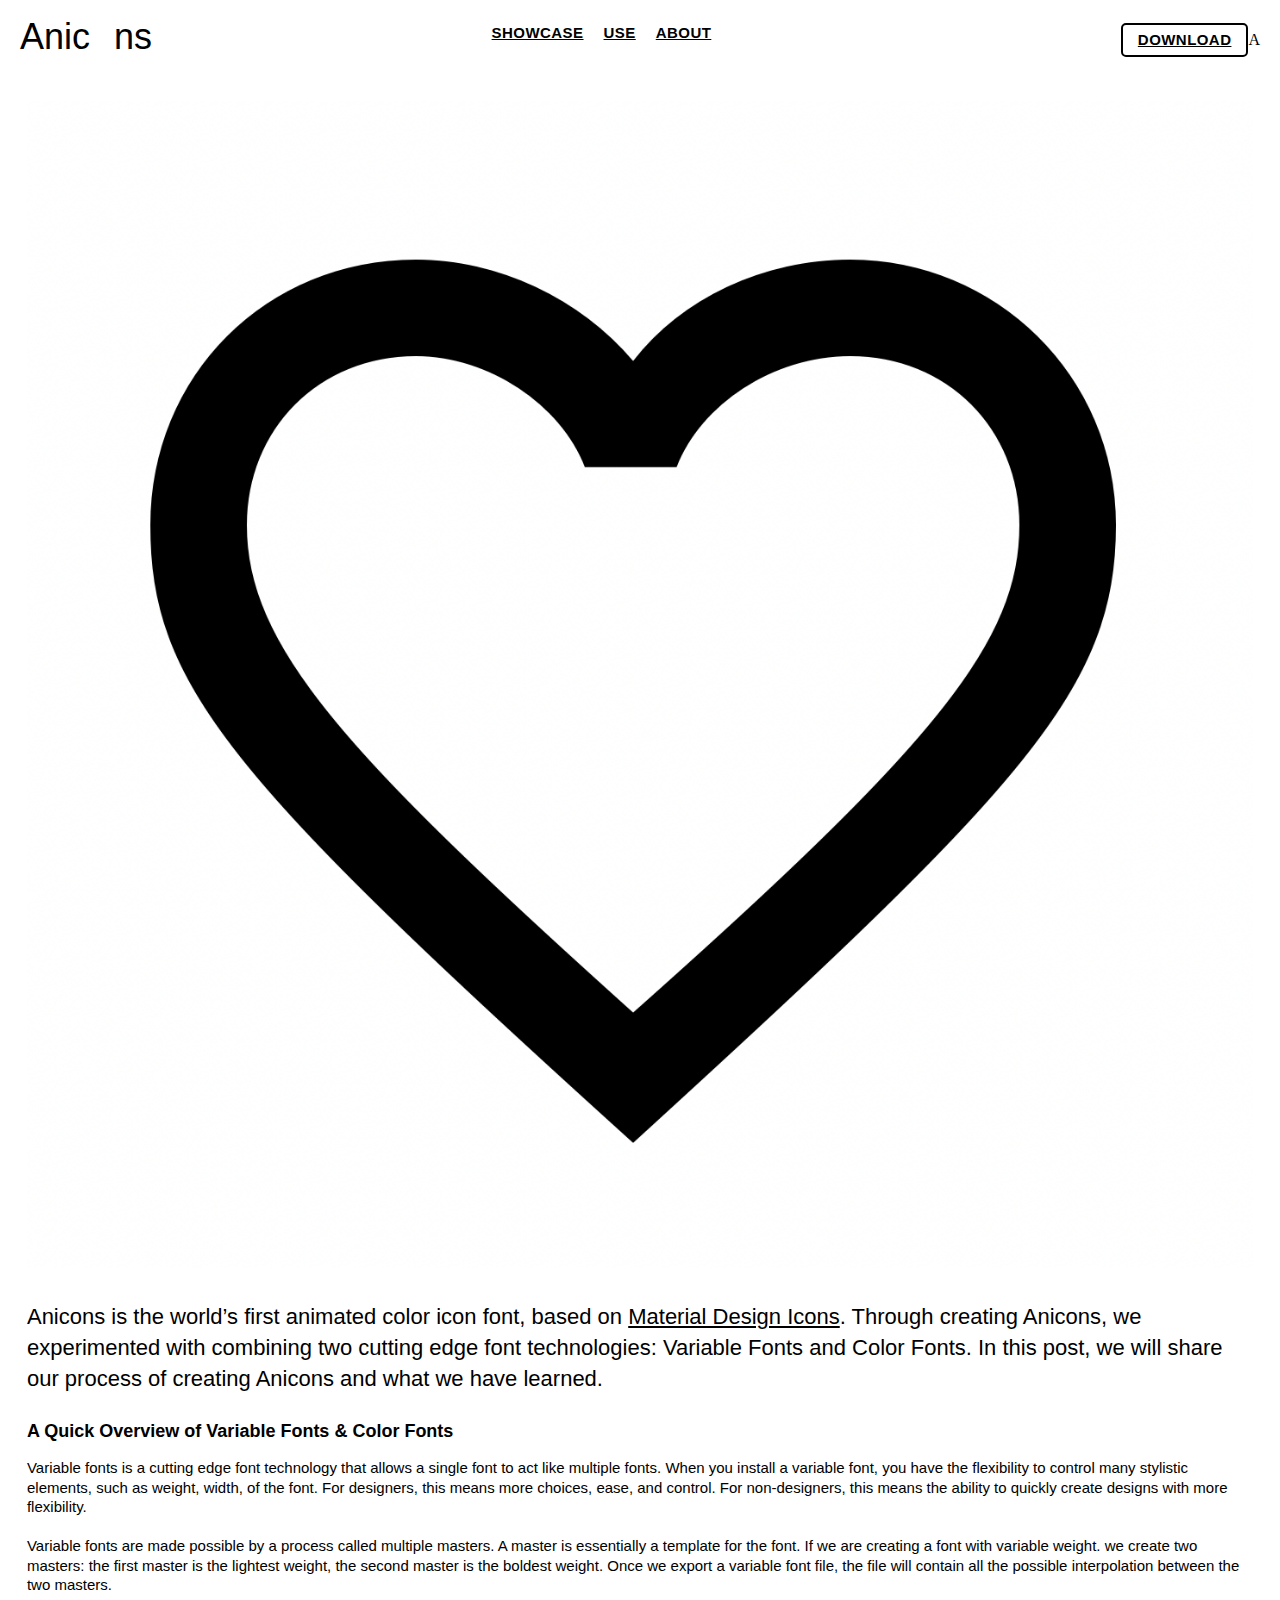
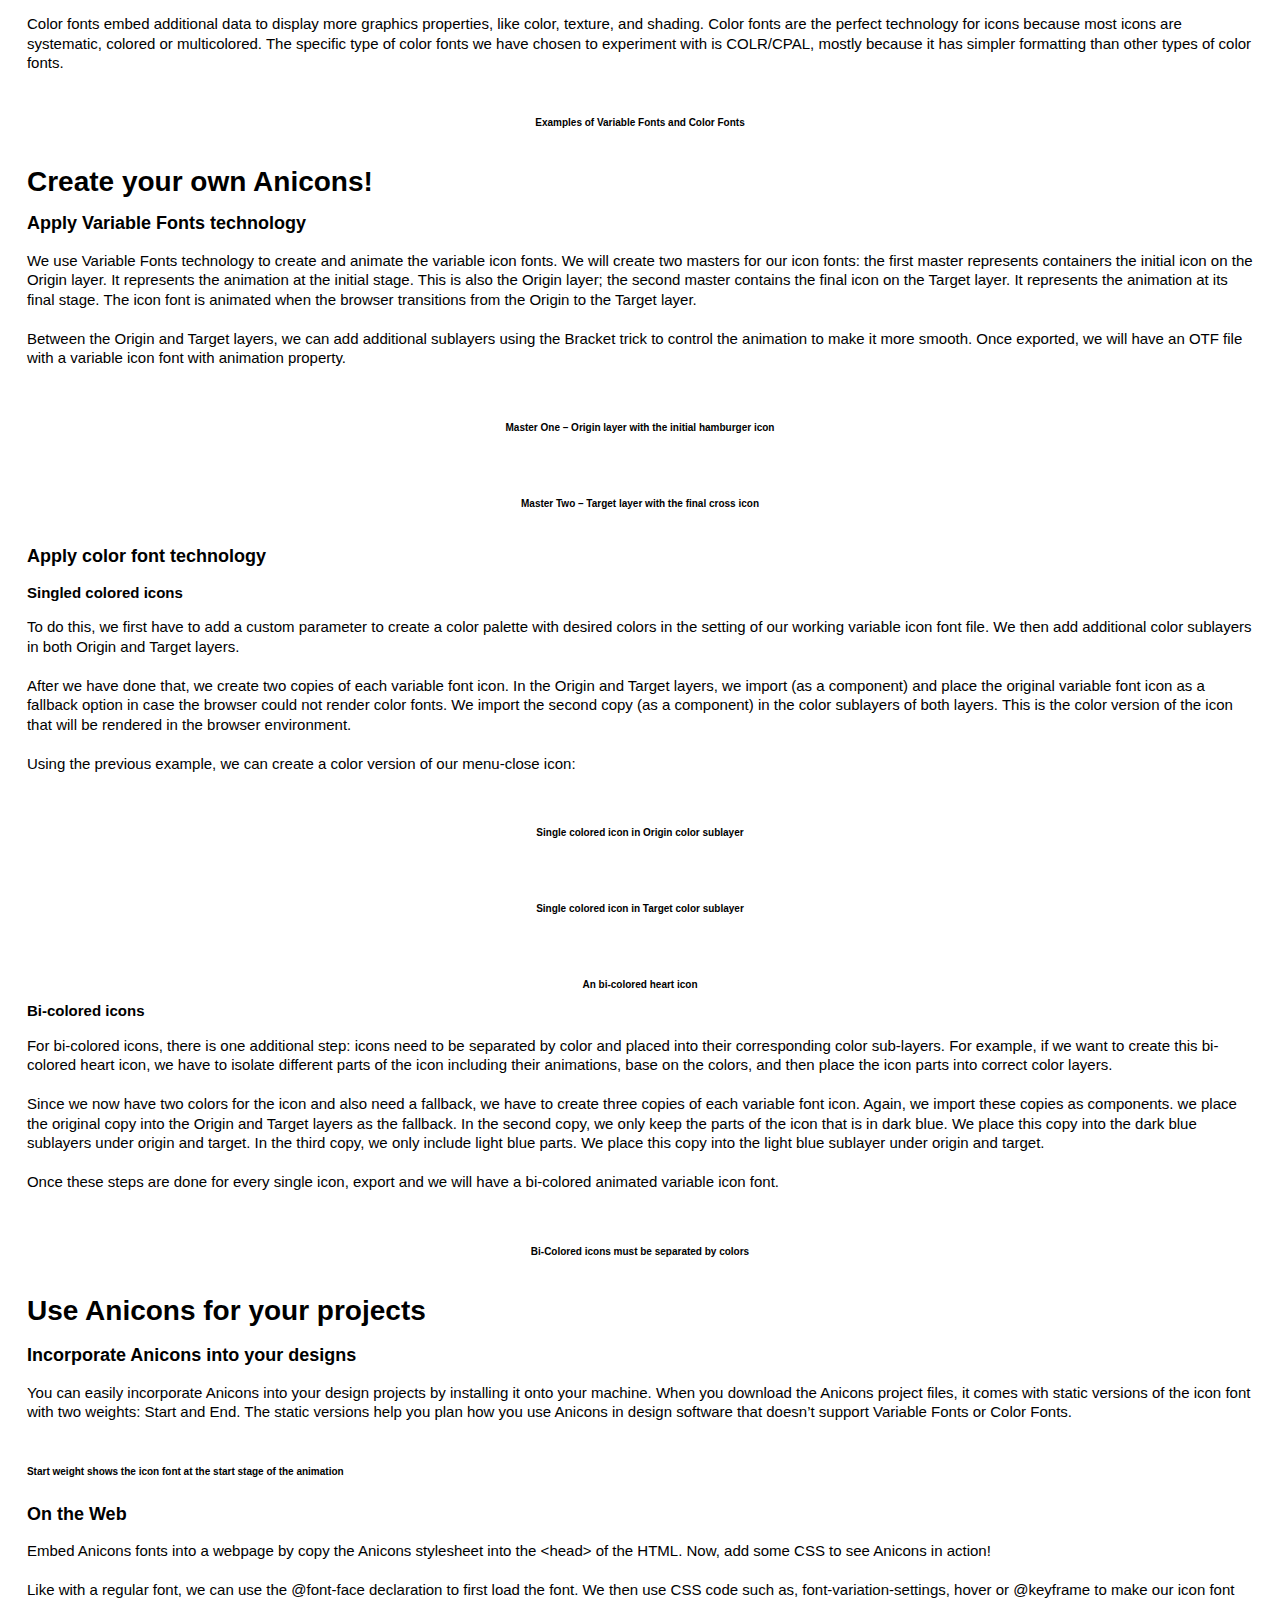
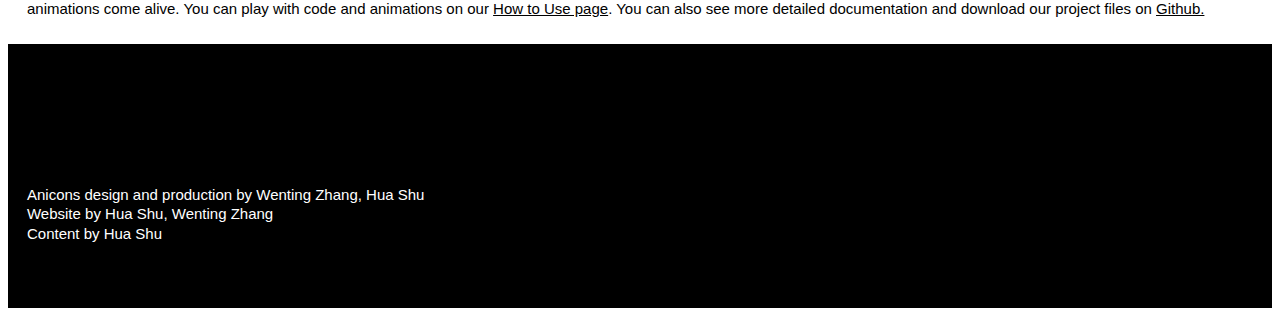
==== about.html @ 9fcd3287 "address feedback" ====
<!DOCTYPE html>
<!--  This site was created in Webflow. http://www.webflow.com  -->
<!--  Last Published: Mon Feb 03 2020 07:01:09 GMT+0000 (Coordinated Universal Time)  -->
<html data-wf-page="5e141f69775c49d0701b3b41" data-wf-site="5df6b1096a31d57b5c419bb1">
<head>
  <meta charset="utf-8">
  <title>Anicons: About the Project</title>
  <meta content="Anicons: About the Project" property="og:title">
  <meta content="width=device-width, initial-scale=1" name="viewport">
  <meta content="Webflow" name="generator">
  <link href="css/normalize.css" rel="stylesheet" type="text/css">
  <link href="css/webflow.css" rel="stylesheet" type="text/css">
  <link href="css/anicons.webflow.css" rel="stylesheet" type="text/css">
  <!-- [if lt IE 9]><script src="https://cdnjs.cloudflare.com/ajax/libs/html5shiv/3.7.3/html5shiv.min.js" type="text/javascript"></script><![endif] -->
  <script type="text/javascript">!function(o,c){var n=c.documentElement,t=" w-mod-";n.className+=t+"js",("ontouchstart"in o||o.DocumentTouch&&c instanceof DocumentTouch)&&(n.className+=t+"touch")}(window,document);</script>
  <link href="images/favicon.png" rel="shortcut icon" type="image/x-icon">
  <link href="images/webclip.png" rel="apple-touch-icon">
  <link href="https://fonts.googleapis.com/css?family=Playfair+Display:900i&display=swap" rel="stylesheet">
  <!--  embed CSS from Codepen: Varicons Microsite  -->
  <link rel="stylesheet" href="https://codepen.io/wendyz/pen/OJLQEKy.css">
</head>
<body>
  <div data-collapse="medium" data-animation="default" data-duration="400" class="navbar header fixed-header header-with-background w-nav">
    <a href="index.html" class="anicons-logo w-inline-block">
      <div><span class="letter">A</span><span class="letter">n</span><span class="letter">i</span><span class="letter">c</span><span class="letter anicons"> </span><span class="letter">n</span><span class="letter">s</span></div>
    </a>
    <nav role="navigation" class="nav-menu w-clearfix w-nav-menu"><a href="index.html" class="nav-link w-nav-link">Showcase</a><a href="use.html" class="nav-link w-nav-link">Use</a><a href="about.html" class="nav-link w-nav-link w--current">About</a><a href="https://github.com/Typogram/Varicons/releases/download/1.0/Anicons.zip" class="nav-button w-nav-link">Download</a></nav>
    <div class="menu-button w-nav-button">
      <div class="menu-icon">A</div>
    </div>
  </div>
  <div class="container-3 w-container">
    <div class="_4-8-col w-row">
      <div class="column-7 w-col w-col-4"><img src="images/about2.png" width="171" srcset="images/about2.png 500w, images/about2.png 800w, images/about2.png 1080w, images/about2.png 1422w" sizes="(max-width: 767px) 96vw, 29vw" alt="" class="image"></div>
      <div class="column-7 w-col w-col-8">
        <p class="content emphasized-text">Anicons is the world’s first animated color icon font, based on <a target="_blank" href="https://material.io/resources/icons/?style=baseline">Material Design Icons</a>. Through creating Anicons, we experimented with combining two cutting edge font technologies: Variable Fonts and Color Fonts. In this post, we will share our process of creating Anicons and what we have learned.<br></p>
      </div>
    </div>
    <div class="_8-4-col w-row">
      <div class="column-7 w-col w-col-8">
        <h1 class="section-header">A Quick Overview of Variable Fonts &amp; Color Fonts</h1>
        <p class="content">Variable fonts is a cutting edge font technology that allows a single font to act like multiple fonts. When you install a variable font, you have the flexibility to control many stylistic elements, such as weight, width, of the font. For designers, this means more choices, ease, and control. For non-designers, this means the ability to quickly create designs with more flexibility.<br>‍<br>Variable fonts are made possible by a process called multiple masters. A master is essentially a template for the font. If we are creating a font with variable weight. we create two masters: the first master is the lightest weight, the second master is the boldest weight. Once we export a variable font file, the file will contain all the possible interpolation between the two masters. <br><br>Color fonts embed additional data to display more graphics properties, like color, texture, and shading. Color fonts are the perfect technology for icons because most icons are systematic, colored or multicolored. The specific type of color fonts we have chosen to experiment with is COLR/CPAL, mostly because it has simpler formatting than other types of color fonts.<br></p>
      </div>
      <div class="column-6 w-col w-col-4"><img src="https://uploads-ssl.webflow.com/5e13683948d7ea84d0eb3f6d/5e15714b274eec4c4cb8eda9_Artboard%203.png" width="328" alt="" class="image">
        <div class="caption centered">Examples of Variable Fonts and Color Fonts</div>
      </div>
    </div>
    <div class="_8-4-col w-row">
      <div class="column-7 w-col w-col-8">
        <h1 class="article-subhead">Create your own Anicons!</h1>
        <h1 class="section-header">Apply Variable Fonts technology</h1>
        <p class="content">We use Variable Fonts technology to create and animate the variable icon fonts. We will create two masters for our icon fonts: the first master represents containers the initial icon on the Origin layer. It represents the animation at the initial stage. This is also the Origin layer; the second master contains the final icon on the Target layer. It represents the animation at its final stage. The icon font is animated when the browser transitions from the Origin to the Target layer.<br><br>Between the Origin and Target layers, we can add additional sublayers using the Bracket trick to control the animation to make it more smooth. Once exported, we will have an OTF file with a variable icon font with animation property.<br></p>
      </div>
      <div class="w-col w-col-4"></div>
    </div>
    <div class="article-image-container"><img src="images/ContentPage-1.png" width="860" srcset="images/ContentPage-1-p-500.png 500w, images/ContentPage-1-p-800.png 800w, images/ContentPage-1-p-1080.png 1080w, images/ContentPage-1-p-1600.png 1600w, images/ContentPage-1-p-2000.png 2000w, images/ContentPage-1-p-2600.png 2600w, images/ContentPage-1-p-3200.png 3200w, images/ContentPage-1.png 6660w" sizes="(max-width: 767px) 96vw, 92vw" alt="" class="image">
      <div class="caption centered">Master One – Origin layer with the initial hamburger icon</div>
    </div>
    <div class="article-image-container"><img src="images/ContentPage-2.png" width="860" srcset="images/ContentPage-2-p-500.png 500w, images/ContentPage-2-p-800.png 800w, images/ContentPage-2-p-1080.png 1080w, images/ContentPage-2-p-1600.png 1600w, images/ContentPage-2-p-2000.png 2000w, images/ContentPage-2-p-2600.png 2600w, images/ContentPage-2-p-3200.png 3200w, images/ContentPage-2.png 6660w" sizes="(max-width: 767px) 96vw, 92vw" alt="" class="image">
      <div class="caption centered">Master Two – Target layer with the final cross icon</div>
    </div>
    <div class="_8-4-col w-row">
      <div class="column-7 w-col w-col-8">
        <h2 class="section-header">Apply color font technology</h2>
        <h3 class="section-subhead">Singled colored icons</h3>
        <p class="content">To do this, we first have to add a custom parameter to create a color palette with desired colors in the setting of our working variable icon font file. We then add additional color sublayers in both Origin and Target layers.<br>‍<br>After we have done that, we create two copies of each variable font icon. In the Origin and Target layers, we import (as a component) and place the original variable font icon as a fallback option in case the browser could not render color fonts. We import the second copy (as a component) in the color sublayers of both layers. This is the color version of the icon that will be rendered in the browser environment.<br>‍<br>Using the previous example, we can create a color version of our menu-close icon:<br></p>
      </div>
      <div class="w-col w-col-4"></div>
    </div>
    <div class="article-image-container"><img src="images/ContentPage-3.png" width="860" srcset="images/ContentPage-3-p-500.png 500w, images/ContentPage-3-p-800.png 800w, images/ContentPage-3-p-1080.png 1080w, images/ContentPage-3-p-1600.png 1600w, images/ContentPage-3-p-2000.png 2000w, images/ContentPage-3-p-2600.png 2600w, images/ContentPage-3-p-3200.png 3200w, images/ContentPage-3.png 6660w" sizes="(max-width: 767px) 96vw, 92vw" alt="" class="image">
      <div class="caption">Single colored icon in Origin color sublayer</div>
    </div>
    <div class="article-image-container"><img src="images/ContentPage-4.png" width="860" srcset="images/ContentPage-4-p-500.png 500w, images/ContentPage-4-p-800.png 800w, images/ContentPage-4-p-1080.png 1080w, images/ContentPage-4-p-1600.png 1600w, images/ContentPage-4-p-2000.png 2000w, images/ContentPage-4-p-2600.png 2600w, images/ContentPage-4-p-3200.png 3200w, images/ContentPage-4.png 6660w" sizes="(max-width: 767px) 96vw, 92vw" alt="" class="image">
      <div class="caption centered">Single colored icon in Target color sublayer</div>
    </div>
    <div class="_4-8-col w-row">
      <div class="column-9 w-col w-col-4"><img src="https://uploads-ssl.webflow.com/5e13683948d7ea84d0eb3f6d/5e16cda7aa1adb1de8aa8ee8_BiColorHeart.png" width="458" alt="" class="image">
        <div class="caption centered">An bi-colored heart icon</div>
      </div>
      <div class="column-7 w-col w-col-8">
        <h1 class="section-subhead">Bi-colored icons</h1>
        <p class="content">For bi-colored icons, there is one additional step: icons need to be separated by color and placed into their corresponding color sub-layers. For example, if we want to create this bi-colored heart icon, we have to isolate different parts of the icon including their animations, base on the colors, and then place the icon parts into correct color layers.<br>‍<br>Since we now have two colors for the icon and also need a fallback, we have to create three copies of each variable font icon. Again, we import these copies as components. we place the original copy into the Origin and Target layers as the fallback. In the second copy, we only keep the parts of the icon that is in dark blue. We place this copy into the dark blue sublayers under origin and target. In the third copy, we only include light blue parts. We place this copy into the light blue sublayer under origin and target.<br><br>Once these steps are done for every single icon, export and we will have a bi-colored animated variable icon font.<br></p>
      </div>
    </div>
    <div class="article-image-container"><img src="images/ContentPage-5.png" width="860" srcset="images/ContentPage-5-p-500.png 500w, images/ContentPage-5-p-800.png 800w, images/ContentPage-5-p-1080.png 1080w, images/ContentPage-5-p-1600.png 1600w, images/ContentPage-5-p-2000.png 2000w, images/ContentPage-5-p-2600.png 2600w, images/ContentPage-5-p-3200.png 3200w, images/ContentPage-5.png 6660w" sizes="(max-width: 767px) 96vw, 92vw" alt="" class="image">
      <div class="caption centered">Bi-Colored icons must be separated by colors</div>
    </div>
    <div class="_8-4-col w-row">
      <div class="column-7 w-col w-col-8">
        <h1 class="article-subhead">Use Anicons for your projects</h1>
        <h2 class="section-header">Incorporate Anicons into your designs</h2>
        <p class="content">You can easily incorporate Anicons into your design projects by installing it onto your machine. When you download the Anicons project files, it comes with static versions of the icon font with two weights: Start and End. The static versions help you plan how you use Anicons in design software that doesn’t support Variable Fonts or Color Fonts.<br></p><img src="https://uploads-ssl.webflow.com/5e13683948d7ea84d0eb3f6d/5e162eb5496c0181143157b3_AniconStatStart.png" width="390" alt="">
        <div class="caption caption-left">Start weight shows the icon font at the start stage of the animation</div>
        <h2 class="section-header">On the Web</h2>
        <p class="content">Embed Anicons fonts into a webpage by copy the Anicons stylesheet into the &lt;head&gt; of the HTML. Now, add some CSS to see Anicons in action!<br>‍<br>Like with a regular font, we can use the @font-face declaration to first load the font. We then use CSS code such as, font-variation-settings, hover or @keyframe to make our icon font animations come alive. You can play with code and animations on our <a href="use.html">How to Use page</a>. You can also see more detailed documentation and download our project files on <a href="https://github.com/Typogram/Varicons#" target="_blank">Github.</a><br></p>
      </div>
      <div class="w-col w-col-4"></div>
    </div>
  </div>
  <footer class="footer">
    <div class="container-3 w-container">
      <div class="footer-menu">
        <p class="content white-content">Anicons design and production by Wenting Zhang, Hua Shu<br>Website by Hua Shu, Wenting Zhang<br>Content by Hua Shu<br></p><a href="http://fonts.google.com" class="logo-link w-inline-block"><img src="images/made_by_google_fonts_white.svg" alt=""></a></div>
    </div>
  </footer>
  <script src="https://d3e54v103j8qbb.cloudfront.net/js/jquery-3.4.1.min.220afd743d.js" type="text/javascript" integrity="sha256-CSXorXvZcTkaix6Yvo6HppcZGetbYMGWSFlBw8HfCJo=" crossorigin="anonymous"></script>
  <script src="js/webflow.js" type="text/javascript"></script>
  <!-- [if lte IE 9]><script src="https://cdnjs.cloudflare.com/ajax/libs/placeholders/3.0.2/placeholders.min.js"></script><![endif] -->
  <script src="https://cdn.jsdelivr.net/npm/vue/dist/vue.js"></script>
  <!--  embed JS from Codepen: About  -->
  <script src="https://codepen.io/wendyz/pen/qBEwBxo.js"></script>
</body>
</html>
---- css/anicons.webflow.css ----
.w-layout-grid {
  display: -ms-grid;
  display: grid;
  grid-auto-columns: 1fr;
  -ms-grid-columns: 1fr 1fr;
  grid-template-columns: 1fr 1fr;
  -ms-grid-rows: auto auto;
  grid-template-rows: auto auto;
  grid-row-gap: 16px;
  grid-column-gap: 16px;
}

a {
  color: #000;
  text-decoration: underline;
}

.showcase-icon-font {
  position: relative;
  border-radius: 0px;
}

.icon-font-large {
  position: static;
  left: 0%;
  right: 0px;
  bottom: 0px;
  display: block;
  width: 45vw;
  height: 45vw;
  margin-left: 0%;
  padding-left: 0%;
  -webkit-box-orient: vertical;
  -webkit-box-direction: normal;
  -webkit-flex-direction: column;
  -ms-flex-direction: column;
  flex-direction: column;
  -webkit-box-pack: center;
  -webkit-justify-content: center;
  -ms-flex-pack: center;
  justify-content: center;
  -webkit-box-align: center;
  -webkit-align-items: center;
  -ms-flex-align: center;
  align-items: center;
  border: 0px solid #fff;
  font-family: Anicons, sans-serif;
  color: #fff;
  font-size: 22vw;
  line-height: 45vw;
  font-weight: 400;
  text-align: center;
  text-decoration: none;
}

.container {
  position: static;
  display: block;
  overflow: hidden;
  height: 100%;
  -webkit-box-pack: center;
  -webkit-justify-content: center;
  -ms-flex-pack: center;
  justify-content: center;
  -webkit-box-align: center;
  -webkit-align-items: center;
  -ms-flex-align: center;
  align-items: center;
  border-style: none;
  border-width: 1px;
  border-color: #000;
  background-color: transparent;
  color: #fff;
}

.utility-page-wrap {
  display: -webkit-box;
  display: -webkit-flex;
  display: -ms-flexbox;
  display: flex;
  width: 100vw;
  height: 100vh;
  max-height: 100%;
  max-width: 100%;
  -webkit-box-pack: center;
  -webkit-justify-content: center;
  -ms-flex-pack: center;
  justify-content: center;
  -webkit-box-align: center;
  -webkit-align-items: center;
  -ms-flex-align: center;
  align-items: center;
}

.utility-page-content {
  display: -webkit-box;
  display: -webkit-flex;
  display: -ms-flexbox;
  display: flex;
  width: 260px;
  -webkit-box-orient: vertical;
  -webkit-box-direction: normal;
  -webkit-flex-direction: column;
  -ms-flex-direction: column;
  flex-direction: column;
  text-align: center;
}

.utility-page-form {
  display: -webkit-box;
  display: -webkit-flex;
  display: -ms-flexbox;
  display: flex;
  -webkit-box-orient: vertical;
  -webkit-box-direction: normal;
  -webkit-flex-direction: column;
  -ms-flex-direction: column;
  flex-direction: column;
  -webkit-box-align: stretch;
  -webkit-align-items: stretch;
  -ms-flex-align: stretch;
  align-items: stretch;
}

.preview-box {
  position: static;
  left: 50%;
  display: -webkit-box;
  display: -webkit-flex;
  display: -ms-flexbox;
  display: flex;
  height: 100%;
  -webkit-box-pack: center;
  -webkit-justify-content: center;
  -ms-flex-pack: center;
  justify-content: center;
  -webkit-box-align: center;
  -webkit-align-items: center;
  -ms-flex-align: center;
  align-items: center;
  line-height: 14;
  text-align: center;
}

.grid-wrapper {
  display: -webkit-box;
  display: -webkit-flex;
  display: -ms-flexbox;
  display: flex;
  overflow: hidden;
  width: 100%;
  height: 100vh;
  -webkit-box-pack: center;
  -webkit-justify-content: center;
  -ms-flex-pack: center;
  justify-content: center;
  -webkit-flex-wrap: nowrap;
  -ms-flex-wrap: nowrap;
  flex-wrap: nowrap;
  -webkit-box-align: center;
  -webkit-align-items: center;
  -ms-flex-align: center;
  align-items: center;
}

.card {
  position: relative;
  left: auto;
  z-index: 2;
  display: inline-block;
  width: 20vw;
  height: 100vh;
  margin-top: 0%;
  margin-left: 0%;
  -webkit-box-flex: 0;
  -webkit-flex: 0 0 auto;
  -ms-flex: 0 0 auto;
  flex: 0 0 auto;
  border-style: solid dashed solid solid;
  border-width: 0px 1px 0px 0px;
  border-color: #fff;
  background-color: transparent;
  line-height: 14px;
}

.card.half-width-card {
  overflow: hidden;
  width: 10vw;
  height: 100vh;
  border-style: dashed dashed solid solid;
  border-width: 0px 1px 0px 0px;
  border-color: #fff;
  background-color: transparent;
  -webkit-transition: width 250ms ease-in-out;
  transition: width 250ms ease-in-out;
}

.card.half-width-card:hover {
  width: 20vw;
}

.card-icon {
  position: absolute;
  display: inline-block;
  width: 20vw;
  height: 100vh;
  padding-top: 30vh;
  font-family: Anicons, sans-serif;
  font-size: 20vw;
  line-height: 20vw;
  text-align: center;
}

.card-wrapper {
  position: absolute;
  left: 0px;
  display: -webkit-box;
  display: -webkit-flex;
  display: -ms-flexbox;
  display: flex;
  width: 100vw;
  height: 100vh;
  margin-top: 76px;
  padding-left: 0%;
  -webkit-box-pack: center;
  -webkit-justify-content: center;
  -ms-flex-pack: center;
  justify-content: center;
  -webkit-box-align: center;
  -webkit-align-items: center;
  -ms-flex-align: center;
  align-items: center;
  border-top: 1px dashed #fff;
  background-image: none;
}

.card-index {
  position: absolute;
  left: 0%;
  top: auto;
  right: 0%;
  bottom: 0%;
  width: 100%;
  height: 25vh;
  margin-top: 0px;
  padding: 5px 0px;
  font-family: 'Recursive sans linear', sans-serif;
  font-size: 14px;
  line-height: 20px;
  font-weight: 900;
  text-align: center;
  -o-object-fit: fill;
  object-fit: fill;
}

.icon-end.icon-start {
  font-family: Anicons, sans-serif;
}

.icon-line {
  width: 80px;
  height: 1px;
  background-color: #000;
}

.icon-cards {
  display: -webkit-box;
  display: -webkit-flex;
  display: -ms-flexbox;
  display: flex;
  margin-bottom: 60px;
  -webkit-box-pack: start;
  -webkit-justify-content: flex-start;
  -ms-flex-pack: start;
  justify-content: flex-start;
  -webkit-flex-wrap: wrap;
  -ms-flex-wrap: wrap;
  flex-wrap: wrap;
  grid-auto-columns: 1fr;
  grid-column-gap: 16px;
  grid-row-gap: 16px;
  -ms-grid-columns: 1fr 1fr 1fr 1fr 1fr 1fr 1fr 1fr 1fr 1fr;
  grid-template-columns: 1fr 1fr 1fr 1fr 1fr 1fr 1fr 1fr 1fr 1fr;
  -ms-grid-rows: auto auto;
  grid-template-rows: auto auto;
}

.icon-info {
  display: -webkit-box;
  display: -webkit-flex;
  display: -ms-flexbox;
  display: flex;
  -webkit-box-pack: justify;
  -webkit-justify-content: space-between;
  -ms-flex-pack: justify;
  justify-content: space-between;
  -webkit-box-align: center;
  -webkit-align-items: center;
  -ms-flex-align: center;
  align-items: center;
  grid-auto-columns: 1fr;
  grid-column-gap: 0px;
  grid-row-gap: 0px;
  -ms-grid-columns: minmax(0px, 1fr) minmax(0px, 1fr) minmax(0px, 1fr);
  grid-template-columns: minmax(0px, 1fr) minmax(0px, 1fr) minmax(0px, 1fr);
  -ms-grid-rows: auto;
  grid-template-rows: auto;
}

.icon-start {
  display: -webkit-box;
  display: -webkit-flex;
  display: -ms-flexbox;
  display: flex;
  width: 40px;
  height: 40px;
  -webkit-box-pack: center;
  -webkit-justify-content: center;
  -ms-flex-pack: center;
  justify-content: center;
  -webkit-box-align: center;
  -webkit-align-items: center;
  -ms-flex-align: center;
  align-items: center;
  font-family: Anicons, sans-serif;
  color: #000;
  font-size: 20px;
  font-weight: 400;
}

.icon-start.color-icon-preview {
  font-family: 'Anicons Color', sans-serif;
}

.icon-start.color-icon-preview.icon-end {
  font-family: 'Anicons Color', sans-serif;
}

.character-label {
  font-family: 'Recursive sans linear', sans-serif;
  color: #000;
  font-size: 16px;
  line-height: 1.3em;
  font-weight: 700;
  letter-spacing: 0.08em;
  text-transform: uppercase;
}

.section {
  -webkit-transition: all 300ms ease;
  transition: all 300ms ease;
  font-family: 'Recursive sans linear', sans-serif;
}

.character-info {
  display: -webkit-box;
  display: -webkit-flex;
  display: -ms-flexbox;
  display: flex;
  padding: 10px 14px 10px 10px;
  -webkit-box-pack: justify;
  -webkit-justify-content: space-between;
  -ms-flex-pack: justify;
  justify-content: space-between;
  -webkit-box-align: baseline;
  -webkit-align-items: baseline;
  -ms-flex-align: baseline;
  align-items: baseline;
}

.icon-preview {
  display: -webkit-box;
  display: -webkit-flex;
  display: -ms-flexbox;
  display: flex;
  width: 160px;
  height: 160px;
  -webkit-box-pack: center;
  -webkit-justify-content: center;
  -ms-flex-pack: center;
  justify-content: center;
  -webkit-box-align: center;
  -webkit-align-items: center;
  -ms-flex-align: center;
  align-items: center;
  font-family: Anicons, sans-serif;
  color: #000;
  font-size: 80px;
}

.icon-preview.color-icon-preview {
  font-family: 'Anicons Color', sans-serif;
}

.character-name {
  font-family: 'Recursive sans linear', sans-serif;
  font-size: 24px;
  line-height: 1.3em;
  font-weight: 500;
}

.icon-card {
  width: 160px;
  margin: 15px;
  border-radius: 8px;
  background-color: #fff;
  box-shadow: none;
  -webkit-transition: box-shadow 200ms ease;
  transition: box-shadow 200ms ease;
}

.use-container {
  max-width: 1140px;
  margin-right: auto;
  margin-left: auto;
}

.use-container.use-container-margin-top {
  margin-top: 110px;
}

.anicons-logo {
  position: relative;
  top: -4px;
  display: inline-block;
  font-family: 'Playfair Display', sans-serif;
  color: #000;
  font-size: 36px;
  line-height: 36px;
  font-weight: 900;
  text-decoration: none;
}

.letter {
  position: relative;
  display: inline-block;
  font-family: 'Playfair Display', sans-serif;
  line-height: 36px;
  font-weight: 400;
}

.letter.v {
  margin-right: -5px;
}

.letter.anicons {
  display: inline-block;
  width: 25px;
  height: 25px;
  margin-right: -1px;
  font-family: Anicons, sans-serif;
  font-size: 25px;
  line-height: 25px;
  font-weight: 400;
}

.navbar {
  display: -webkit-box;
  display: -webkit-flex;
  display: -ms-flexbox;
  display: flex;
  background-color: #fff;
}

.header {
  margin-bottom: 60px;
  padding: 20px;
  -webkit-box-align: center;
  -webkit-align-items: center;
  -ms-flex-align: center;
  align-items: center;
  background-color: transparent;
}

.header.fixed-header {
  position: fixed;
  left: 0%;
  top: 0%;
  right: 0%;
  bottom: auto;
}

.header.fixed-header.header-with-background {
  background-color: #fff;
}

.nav-link {
  padding: 7px 10px;
  font-family: 'Recursive sans linear', sans-serif;
  color: #000;
  font-size: 15px;
  line-height: 20px;
  font-weight: 800;
  letter-spacing: 0.03em;
  text-transform: uppercase;
}

.nav-link.w--current {
  color: #000;
}

.nav-button {
  margin-left: 70px;
  padding: 5px 15px;
  float: right;
  border: 2px solid #000;
  border-radius: 5px;
  -webkit-transition: all 300ms ease;
  transition: all 300ms ease;
  font-family: 'Recursive sans linear', sans-serif;
  font-size: 15px;
  line-height: 20px;
  font-weight: 800;
  letter-spacing: 0.03em;
  text-transform: uppercase;
}

.nav-button:hover {
  background-color: #000;
  color: #fff;
}

.nav-menu {
  float: right;
  -webkit-box-flex: 1;
  -webkit-flex: 1;
  -ms-flex: 1;
  flex: 1;
  text-align: center;
}

.columns {
  display: -webkit-box;
  display: -webkit-flex;
  display: -ms-flexbox;
  display: flex;
  margin-bottom: 60px;
  padding-right: 15px;
  padding-left: 15px;
  -webkit-flex-wrap: wrap;
  -ms-flex-wrap: wrap;
  flex-wrap: wrap;
}

.left-column {
  width: 50%;
  padding-right: 15px;
}

.block-title {
  width: 100%;
  padding-top: 15px;
  padding-bottom: 30px;
  border-top: 1px solid #000;
  font-family: 'Recursive sans linear', sans-serif;
  font-size: 20px;
  font-weight: 700;
}

.block-title.section-title {
  width: auto;
  margin-right: 15px;
  margin-left: 15px;
}

.block-title.no-line-block-title {
  border-top-style: none;
}

.right-column {
  width: 50%;
  padding-left: 15px;
}

.font-tester {
  font-family: Anicons, sans-serif;
  font-size: 40px;
  line-height: 100%;
  font-weight: 400;
  white-space: pre-wrap;
}

.font-tester.font-tester-color {
  font-family: 'Anicons Color', sans-serif;
}

.instruction-title {
  margin-top: 0px;
  margin-bottom: 5px;
  font-size: 15px;
  line-height: 1.3em;
  font-weight: 700;
}

.instruction-description {
  margin-bottom: 15px;
  font-size: 15px;
  line-height: 1.3em;
  font-weight: 500;
}

.code-block {
  margin-bottom: 20px;
  padding: 10px;
  border-radius: 5px;
  background-color: #e0e0e0;
  font-family: 'Recursive mono linear', sans-serif;
  font-weight: 500;
}

.slider {
  position: relative;
  display: -webkit-box;
  display: -webkit-flex;
  display: -ms-flexbox;
  display: flex;
  overflow: hidden;
  height: 100vh;
  -webkit-box-orient: vertical;
  -webkit-box-direction: normal;
  -webkit-flex-direction: column;
  -ms-flex-direction: column;
  flex-direction: column;
  -webkit-box-pack: center;
  -webkit-justify-content: center;
  -ms-flex-pack: center;
  justify-content: center;
  -webkit-box-align: center;
  -webkit-align-items: center;
  -ms-flex-align: center;
  align-items: center;
  color: #000;
}

.slider.gradient-bg-2 {
  background-image: linear-gradient(135deg, #998afc, #fc988a);
  color: #fff;
}

.slider.gradient-bg {
  background-image: linear-gradient(225deg, #fc8a9f, #ffe454);
  color: #fff;
}

.slider.gradient-bg-4 {
  background-image: linear-gradient(151deg, #54ff65, #3c9fe7 84%);
}

.slider.gradient-bg-5 {
  background-color: #ffd0d2;
}

.sliders {
  font-family: 'Recursive sans linear', sans-serif;
  font-weight: 500;
}

.icon-background {
  display: -webkit-box;
  display: -webkit-flex;
  display: -ms-flexbox;
  display: flex;
  width: 120vw;
  height: 120vh;
  -webkit-box-pack: justify;
  -webkit-justify-content: space-between;
  -ms-flex-pack: justify;
  justify-content: space-between;
  -webkit-flex-wrap: wrap;
  -ms-flex-wrap: wrap;
  flex-wrap: wrap;
  -webkit-align-content: center;
  -ms-flex-line-pack: center;
  align-content: center;
  background-color: transparent;
}

.icon-square {
  width: 180px;
  height: 180px;
  padding: 50px;
  opacity: 0.2;
  font-family: 'Anicons Color', sans-serif;
  font-size: 80px;
  line-height: 80px;
  font-weight: 400;
  text-align: center;
}

.hero-title {
  font-family: 'Playfair Display', sans-serif;
  font-size: 120px;
  line-height: 1.2em;
  font-weight: 400;
  text-align: center;
}

.container-2 {
  position: static;
  display: block;
  overflow: hidden;
  -webkit-box-pack: center;
  -webkit-justify-content: center;
  -ms-flex-pack: center;
  justify-content: center;
  -webkit-box-align: center;
  -webkit-align-items: center;
  -ms-flex-align: center;
  align-items: center;
  border-style: none;
  border-width: 1px;
  border-color: #000;
  background-color: transparent;
  color: #fff;
}

.showcase-grid-2 {
  position: static;
  left: 0vw;
  top: 0vw;
  right: auto;
  bottom: auto;
  display: -ms-grid;
  display: grid;
  width: 80vh;
  height: 80vh;
  margin: 0px 0% 0% 0px;
  padding-top: 0px;
  padding-right: 0px;
  justify-items: stretch;
  -webkit-box-align: stretch;
  -webkit-align-items: stretch;
  -ms-flex-align: stretch;
  align-items: stretch;
  -webkit-align-content: stretch;
  -ms-flex-line-pack: stretch;
  align-content: stretch;
  grid-auto-columns: 1fr;
  grid-column-gap: 0px;
  grid-row-gap: 0px;
  grid-template-areas: "Area" "Area-2";
  -ms-grid-columns: 1fr 0px 1fr 0px 1fr;
  grid-template-columns: 1fr 1fr 1fr;
  -ms-grid-rows: auto 0px auto 0px auto;
  grid-template-rows: auto auto auto;
  border-style: solid solid dashed dashed;
  border-width: 0px 0px 1px 1px;
  border-color: #000 #000 #fff #fff;
  border-radius: 0px;
}

.icon-font-medium {
  position: absolute;
  left: 0%;
  top: 0%;
  right: 0%;
  bottom: 0%;
  display: -webkit-box;
  display: -webkit-flex;
  display: -ms-flexbox;
  display: flex;
  width: 100.068934%;
  height: 99.88372701%;
  margin-left: 0%;
  padding-left: 0%;
  -webkit-box-pack: center;
  -webkit-justify-content: center;
  -ms-flex-pack: center;
  justify-content: center;
  -webkit-box-align: center;
  -webkit-align-items: center;
  -ms-flex-align: center;
  align-items: center;
  border-style: dashed dashed solid solid;
  border-width: 1px 1px 0px 0px;
  border-color: #fff #fff #000 #000;
  font-family: Anicons, sans-serif;
  color: #fff;
  font-size: 9vw;
  line-height: 50vw;
  font-weight: 400;
  text-align: center;
  text-decoration: none;
}

.hero-subhead {
  margin-top: 25px;
  font-family: 'Recursive sans linear', sans-serif;
  font-size: 50px;
  line-height: 1.3em;
  font-weight: 700;
  text-align: center;
}

.hero-text {
  position: absolute;
  display: -webkit-box;
  display: -webkit-flex;
  display: -ms-flexbox;
  display: flex;
  width: 80%;
  -webkit-box-orient: vertical;
  -webkit-box-direction: normal;
  -webkit-flex-direction: column;
  -ms-flex-direction: column;
  flex-direction: column;
  -webkit-box-align: center;
  -webkit-align-items: center;
  -ms-flex-align: center;
  align-items: center;
}

.icon-slider {
  position: relative;
  left: 0px;
  top: auto;
  right: 0px;
  bottom: 0%;
  display: -webkit-box;
  display: -webkit-flex;
  display: -ms-flexbox;
  display: flex;
  margin-top: 50px;
  -webkit-box-orient: vertical;
  -webkit-box-direction: normal;
  -webkit-flex-direction: column;
  -ms-flex-direction: column;
  flex-direction: column;
  -webkit-box-pack: justify;
  -webkit-justify-content: space-between;
  -ms-flex-pack: justify;
  justify-content: space-between;
  border-top: 2px solid hsla(0, 0%, 100%, 0.3);
}

.icon-slider.icon-slider-dark {
  border-top-color: #000;
}

.slider-thumb {
  position: relative;
  top: -14px;
  display: -webkit-box;
  display: -webkit-flex;
  display: -ms-flexbox;
  display: flex;
  width: 24px;
  height: 24px;
  -webkit-box-orient: vertical;
  -webkit-box-direction: normal;
  -webkit-flex-direction: column;
  -ms-flex-direction: column;
  flex-direction: column;
  -webkit-box-align: center;
  -webkit-align-items: center;
  -ms-flex-align: center;
  align-items: center;
  -webkit-box-flex: 0;
  -webkit-flex: 0 0 auto;
  -ms-flex: 0 0 auto;
  flex: 0 0 auto;
  border-radius: 50%;
  background-color: #fff;
  -webkit-transform: translate(-12px, 0px);
  -ms-transform: translate(-12px, 0px);
  transform: translate(-12px, 0px);
}

.slider-thumb.slider-thumb-black {
  background-color: #000;
}

.icon-time-info {
  position: absolute;
  top: -26px;
  font-family: 'Recursive sans linear', sans-serif;
  color: #fff;
  font-weight: 900;
  text-align: center;
  white-space: nowrap;
}

.icon-time-info.icon-time-info-dark {
  color: #000;
}

.invisible-slider {
  position: absolute;
  top: 0%;
  bottom: 0px;
  z-index: 999;
  display: block;
  width: 100%;
  opacity: 1;
}

.invisible-slider.invisible-slider-2 {
  display: block;
  opacity: 0;
}

.showcase {
  position: relative;
  width: 60%;
  max-width: 600px;
  margin-right: auto;
  margin-left: auto;
}

.showcase-icon-2 {
  width: 200px;
  height: 200px;
  -webkit-box-flex: 0;
  -webkit-flex: 0 0 auto;
  -ms-flex: 0 0 auto;
  flex: 0 0 auto;
  opacity: 0.3;
  font-family: Anicons, sans-serif;
  font-size: 150px;
  line-height: 200px;
  font-weight: 400;
  text-align: center;
}

.showcase-icon-2.showcase-icon-2-middle {
  position: absolute;
  opacity: 1;
}

.icon-row-2 {
  position: relative;
  display: -webkit-box;
  display: -webkit-flex;
  display: -ms-flexbox;
  display: flex;
  margin-right: -100px;
  margin-left: -100px;
  -webkit-box-pack: justify;
  -webkit-justify-content: space-between;
  -ms-flex-pack: justify;
  justify-content: space-between;
}

.showcase-icon {
  width: 300px;
  height: 300px;
  opacity: 0.3;
  font-family: 'Anicons Color', sans-serif;
  font-size: 150px;
  line-height: 300px;
  font-weight: 400;
  text-align: center;
}

.showcase-icon.showcase-icon-middle {
  position: absolute;
  opacity: 1;
}

.icon-row {
  position: relative;
  display: -webkit-box;
  display: -webkit-flex;
  display: -ms-flexbox;
  display: flex;
  margin-right: -150px;
  margin-left: -150px;
  -webkit-box-pack: justify;
  -webkit-justify-content: space-between;
  -ms-flex-pack: justify;
  justify-content: space-between;
}

.section-subhead {
  margin-top: 0px;
  margin-bottom: 0px;
  font-family: 'Recursive sans linear', sans-serif;
  color: #000;
  font-size: 15px;
  line-height: 1.3;
  font-weight: 700;
}

.column-6 {
  text-align: center;
}

.caption {
  padding-top: 10px;
  padding-bottom: 10px;
  font-family: 'Recursive sans linear', sans-serif;
  color: #000;
  font-size: 10px;
  line-height: 1.3;
  font-weight: 700;
  text-align: center;
}

.caption.centered {
  font-family: 'Recursive sans linear', sans-serif;
  font-weight: 700;
  text-align: center;
}

.caption.caption-left {
  text-align: left;
}

.image {
  width: 100%;
  border: 0px solid #000;
  border-radius: 0px;
  text-align: left;
}

.container-3 {
  position: static;
  display: block;
  overflow: hidden;
  margin-top: 76px;
  padding-right: 1.5%;
  padding-left: 1.5%;
  -webkit-box-pack: center;
  -webkit-justify-content: center;
  -ms-flex-pack: center;
  justify-content: center;
  -webkit-box-align: center;
  -webkit-align-items: center;
  -ms-flex-align: center;
  align-items: center;
  border-style: none;
  border-width: 1px;
  border-color: #000;
  background-color: transparent;
  color: #fff;
}

.article-subhead {
  margin-top: 0px;
  margin-bottom: 10px;
  padding-top: 0px;
  padding-right: 0%;
  padding-left: 0%;
  font-family: 'Recursive sans linear', sans-serif;
  color: #000;
  font-size: 28px;
  line-height: 1.3;
  font-weight: 800;
}

.section-header {
  display: block;
  font-family: 'Recursive sans linear', sans-serif;
  color: #000;
  font-size: 18px;
  line-height: 1.3;
  font-weight: 700;
}

.article-image-container {
  margin-top: 25px;
  margin-bottom: 25px;
  text-align: center;
}

._4-8-col {
  margin: 25px 0px;
  padding-right: 0%;
  padding-left: 0%;
}

.content {
  margin-top: 15px;
  margin-bottom: 15px;
  font-family: 'Recursive sans linear', sans-serif;
  color: #000;
  font-size: 15px;
  line-height: 1.3;
  text-align: left;
}

.content.emphasized-text {
  display: inline-block;
  margin-top: 30px;
  margin-bottom: 0px;
  padding-top: 0px;
  padding-bottom: 0px;
  font-family: 'Recursive sans linear', sans-serif;
  color: #000;
  font-size: 22px;
  line-height: 1.4;
  font-weight: 500;
}

.content.white-content {
  color: #fff;
}

._8-4-col {
  margin: 25px 0% 25px 0px;
  padding-right: 0%;
  padding-left: 0%;
}

.footer {
  padding-top: 50px;
  padding-bottom: 25px;
  -webkit-box-align: start;
  -webkit-align-items: flex-start;
  -ms-flex-align: start;
  align-items: flex-start;
  background-color: #000;
  color: #fff;
  text-align: center;
}

.footer-menu {
  display: -webkit-box;
  display: -webkit-flex;
  display: -ms-flexbox;
  display: flex;
  margin-bottom: 25px;
  -webkit-box-pack: justify;
  -webkit-justify-content: space-between;
  -ms-flex-pack: justify;
  justify-content: space-between;
  text-align: left;
}

.logo-link {
  display: -webkit-box;
  display: -webkit-flex;
  display: -ms-flexbox;
  display: flex;
}

.down-arrow-wrapper {
  position: absolute;
  bottom: 50px;
  -webkit-box-orient: vertical;
  -webkit-box-direction: normal;
  -webkit-flex-direction: column;
  -ms-flex-direction: column;
  flex-direction: column;
  -webkit-box-pack: center;
  -webkit-justify-content: center;
  -ms-flex-pack: center;
  justify-content: center;
  -webkit-align-self: center;
  -ms-flex-item-align: center;
  -ms-grid-row-align: center;
  align-self: center;
}

.down-arrow {
  -webkit-align-self: center;
  -ms-flex-item-align: center;
  -ms-grid-row-align: center;
  align-self: center;
  -webkit-transform: rotate(90deg);
  -ms-transform: rotate(90deg);
  transform: rotate(90deg);
  font-family: 'Recursive sans linear', sans-serif;
  font-size: 40px;
  font-weight: 500;
}

@media (max-width: 991px) {
  .icon-cards {
    -webkit-box-pack: justify;
    -webkit-justify-content: space-between;
    -ms-flex-pack: justify;
    justify-content: space-between;
  }
  .header {
    display: block;
    margin-bottom: 0px;
  }
  .nav-link {
    padding: 20px 15px;
    text-align: center;
  }
  .nav-button {
    display: inline-block;
    margin-top: 15px;
    margin-bottom: 15px;
    margin-left: 0px;
    float: none;
  }
  .nav-menu {
    padding-bottom: 10px;
    background-color: #fff;
    box-shadow: 0 4px 8px 0 rgba(0, 0, 0, 0.16);
  }
  .menu-button {
    padding: 15px;
    -webkit-transition: all 300ms ease;
    transition: all 300ms ease;
  }
  .menu-button.w--open {
    background-color: #fff;
    color: #000;
    cursor: pointer;
  }
  .menu-icon {
    width: 30px;
    -webkit-transition: all 250ms ease;
    transition: all 250ms ease;
    font-family: Anicons, sans-serif;
    color: #000;
    font-size: 30px;
    line-height: 30px;
    font-weight: 400;
    text-align: center;
  }
  .hero-title {
    font-size: 100px;
  }
  .showcase-grid-2 {
    width: 60vw;
    height: 60vw;
  }
  .hero-subhead {
    font-size: 40px;
  }
  .footer {
    padding-right: 20px;
    padding-left: 20px;
  }
}

@media (max-width: 767px) {
  .icon-cards {
    margin-bottom: 30px;
  }
  .header {
    margin-bottom: 0px;
  }
  .columns {
    margin-bottom: 30px;
  }
  .left-column {
    width: 100%;
    margin-bottom: 0px;
    padding-right: 0px;
  }
  .right-column {
    width: 100%;
    padding-left: 0px;
  }
  .font-tester {
    margin-bottom: 30px;
  }
  .hero-title {
    font-size: 70px;
  }
  .hero-subhead {
    margin-top: 18px;
    font-size: 32px;
  }
  .showcase {
    width: 360px;
  }
  .showcase-icon-2 {
    width: 160px;
    height: 160px;
    font-size: 120px;
    line-height: 160px;
  }
  .icon-row-2 {
    margin-right: -80px;
    margin-left: -80px;
  }
  .column-7 {
    padding-right: 0px;
    padding-left: 0px;
  }
  .column-6 {
    padding-right: 0px;
    padding-left: 0px;
  }
  .container-3 {
    padding-right: 2%;
    padding-left: 2%;
  }
  .column-9 {
    text-align: center;
  }
}

@media (max-width: 479px) {
  .showcase-icon-font {
    height: auto;
    margin-top: 0px;
    border-top: 0px solid #fff;
    border-bottom: 0px solid #fff;
    color: #fff;
  }
  .icon-preview {
    width: 100%;
  }
  .icon-card {
    width: 100%;
  }
  .hero-title {
    font-size: 40px;
  }
  .showcase-grid-2 {
    width: 90vw;
    height: 90vw;
  }
  .hero-subhead {
    font-size: 24px;
  }
  .showcase {
    width: 200px;
  }
  .showcase-icon-2 {
    width: 120px;
    height: 120px;
    font-size: 100px;
    line-height: 120px;
  }
  .icon-row-2 {
    margin-right: -60px;
    margin-left: -60px;
  }
  .showcase-icon {
    width: 120px;
    height: 120px;
    font-size: 100px;
    line-height: 120px;
  }
  .icon-row {
    margin-right: -50px;
    margin-left: -50px;
  }
  .footer {
    padding-right: 20px;
    padding-left: 20px;
    text-align: center;
  }
  .footer-menu {
    -webkit-box-orient: vertical;
    -webkit-box-direction: normal;
    -webkit-flex-direction: column;
    -ms-flex-direction: column;
    flex-direction: column;
  }
}

#w-node-f9b4a7dd448d-e0226afb {
  -ms-grid-row: span 1;
  grid-row-start: span 1;
  -ms-grid-row-span: 1;
  grid-row-end: span 1;
  -ms-grid-column: span 3;
  grid-column-start: span 3;
  -ms-grid-column-span: 3;
  grid-column-end: span 3;
}

#w-node-f9b4a7dd4490-e0226afb {
  -ms-grid-row: span 1;
  grid-row-start: span 1;
  -ms-grid-row-span: 1;
  grid-row-end: span 1;
  -ms-grid-column: span 3;
  grid-column-start: span 3;
  -ms-grid-column-span: 3;
  grid-column-end: span 3;
}

#w-node-f9b4a7dd4493-e0226afb {
  -ms-grid-row: span 1;
  grid-row-start: span 1;
  -ms-grid-row-span: 1;
  grid-row-end: span 1;
  -ms-grid-column: span 3;
  grid-column-start: span 3;
  -ms-grid-column-span: 3;
  grid-column-end: span 3;
}

#w-node-f9b4a7dd4495-e0226afb {
  -ms-grid-row: span 1;
  grid-row-start: span 1;
  -ms-grid-row-span: 1;
  grid-row-end: span 1;
  -ms-grid-column: span 3;
  grid-column-start: span 3;
  -ms-grid-column-span: 3;
  grid-column-end: span 3;
}

#w-node-058f94d89203-e0226afb {
  -ms-grid-row: span 1;
  grid-row-start: span 1;
  -ms-grid-row-span: 1;
  grid-row-end: span 1;
  -ms-grid-column: span 3;
  grid-column-start: span 3;
  -ms-grid-column-span: 3;
  grid-column-end: span 3;
}

#w-node-058f94d89206-e0226afb {
  -ms-grid-row: span 1;
  grid-row-start: span 1;
  -ms-grid-row-span: 1;
  grid-row-end: span 1;
  -ms-grid-column: span 3;
  grid-column-start: span 3;
  -ms-grid-column-span: 3;
  grid-column-end: span 3;
}

#w-node-058f94d89209-e0226afb {
  -ms-grid-row: span 1;
  grid-row-start: span 1;
  -ms-grid-row-span: 1;
  grid-row-end: span 1;
  -ms-grid-column: span 3;
  grid-column-start: span 3;
  -ms-grid-column-span: 3;
  grid-column-end: span 3;
}

#w-node-058f94d8920b-e0226afb {
  -ms-grid-row: span 1;
  grid-row-start: span 1;
  -ms-grid-row-span: 1;
  grid-row-end: span 1;
  -ms-grid-column: span 3;
  grid-column-start: span 3;
  -ms-grid-column-span: 3;
  grid-column-end: span 3;
}

@media screen and (max-width: 479px) {
  #w-node-5c5b996dea3f-130493a8 {
    -ms-grid-row: span 1;
    grid-row-start: span 1;
    -ms-grid-row-span: 1;
    grid-row-end: span 1;
    -ms-grid-column: span 1;
    grid-column-start: span 1;
    -ms-grid-column-span: 1;
    grid-column-end: span 1;
  }
}

@font-face {
  font-family: 'Recursive sans linear';
  src: url('../fonts/Recursive-Sans-Linear-Medium.woff2') format('woff2');
  font-weight: 500;
  font-style: normal;
}
@font-face {
  font-family: 'Recursive sans linear';
  src: url('../fonts/Recursive-Sans-Linear-ExtraBold.woff2') format('woff2');
  font-weight: 700;
  font-style: normal;
}
@font-face {
  font-family: 'Recursive sans linear';
  src: url('../fonts/Recursive-Sans-Linear-ExtraBold.woff2') format('woff2');
  font-weight: 800;
  font-style: normal;
}
@font-face {
  font-family: 'Recursive sans linear';
  src: url('../fonts/Recursive-Sans-Linear-UltraBold.woff2') format('woff2');
  font-weight: 900;
  font-style: normal;
}
@font-face {
  font-family: 'Recursive mono linear';
  src: url('../fonts/Recursive-Mono-Linear-Medium.woff2') format('woff2');
  font-weight: 500;
  font-style: normal;
}
@font-face {
  font-family: 'Playfair Display';
  src: url('../fonts/playfairdisplay-blackitalic.woff2') format('woff2');
  font-weight: 400;
  font-style: normal;
}
@font-face {
  font-family: 'Anicons';
  src: url('../fonts/AniconsGX.ttf') format('truetype');
  font-weight: 400;
  font-style: normal;
}
@font-face {
  font-family: 'Anicons Color';
  src: url('../fonts/AniconsColorGX.ttf') format('truetype');
  font-weight: 400;
  font-style: normal;
}
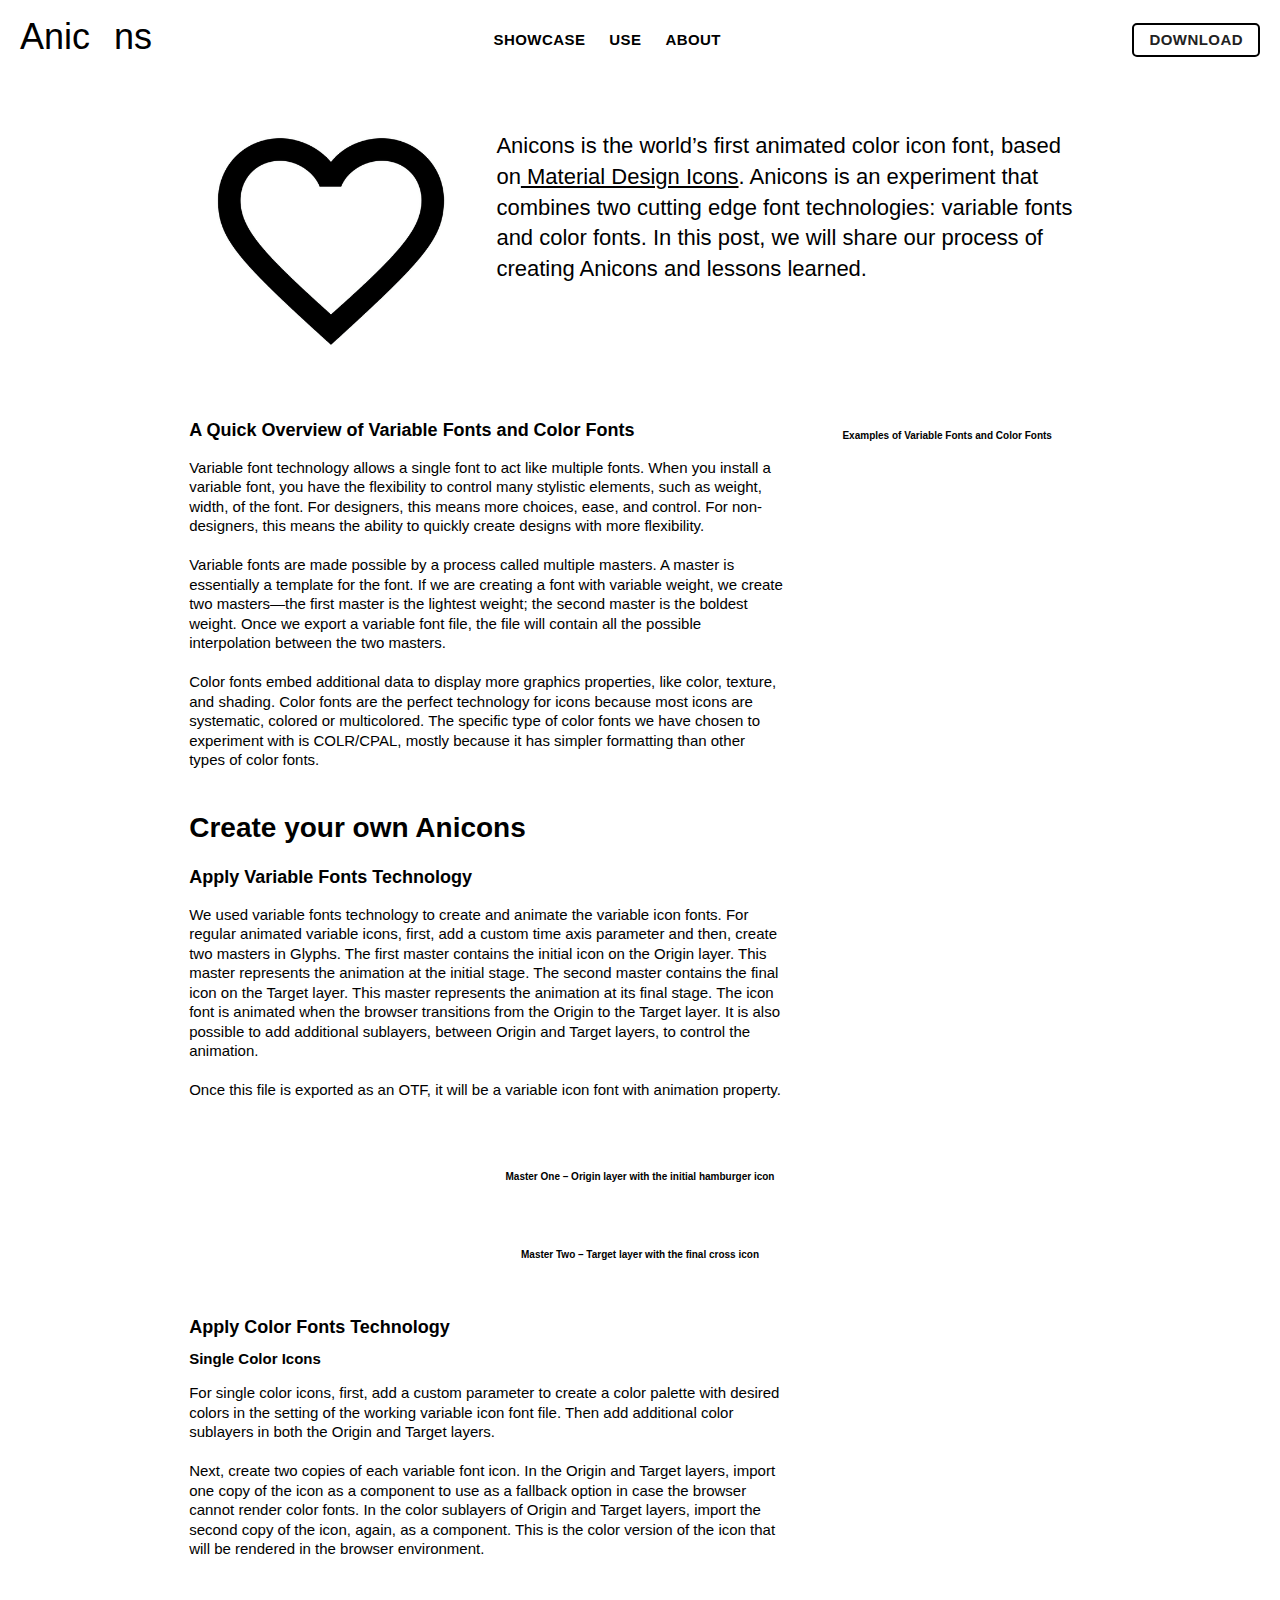
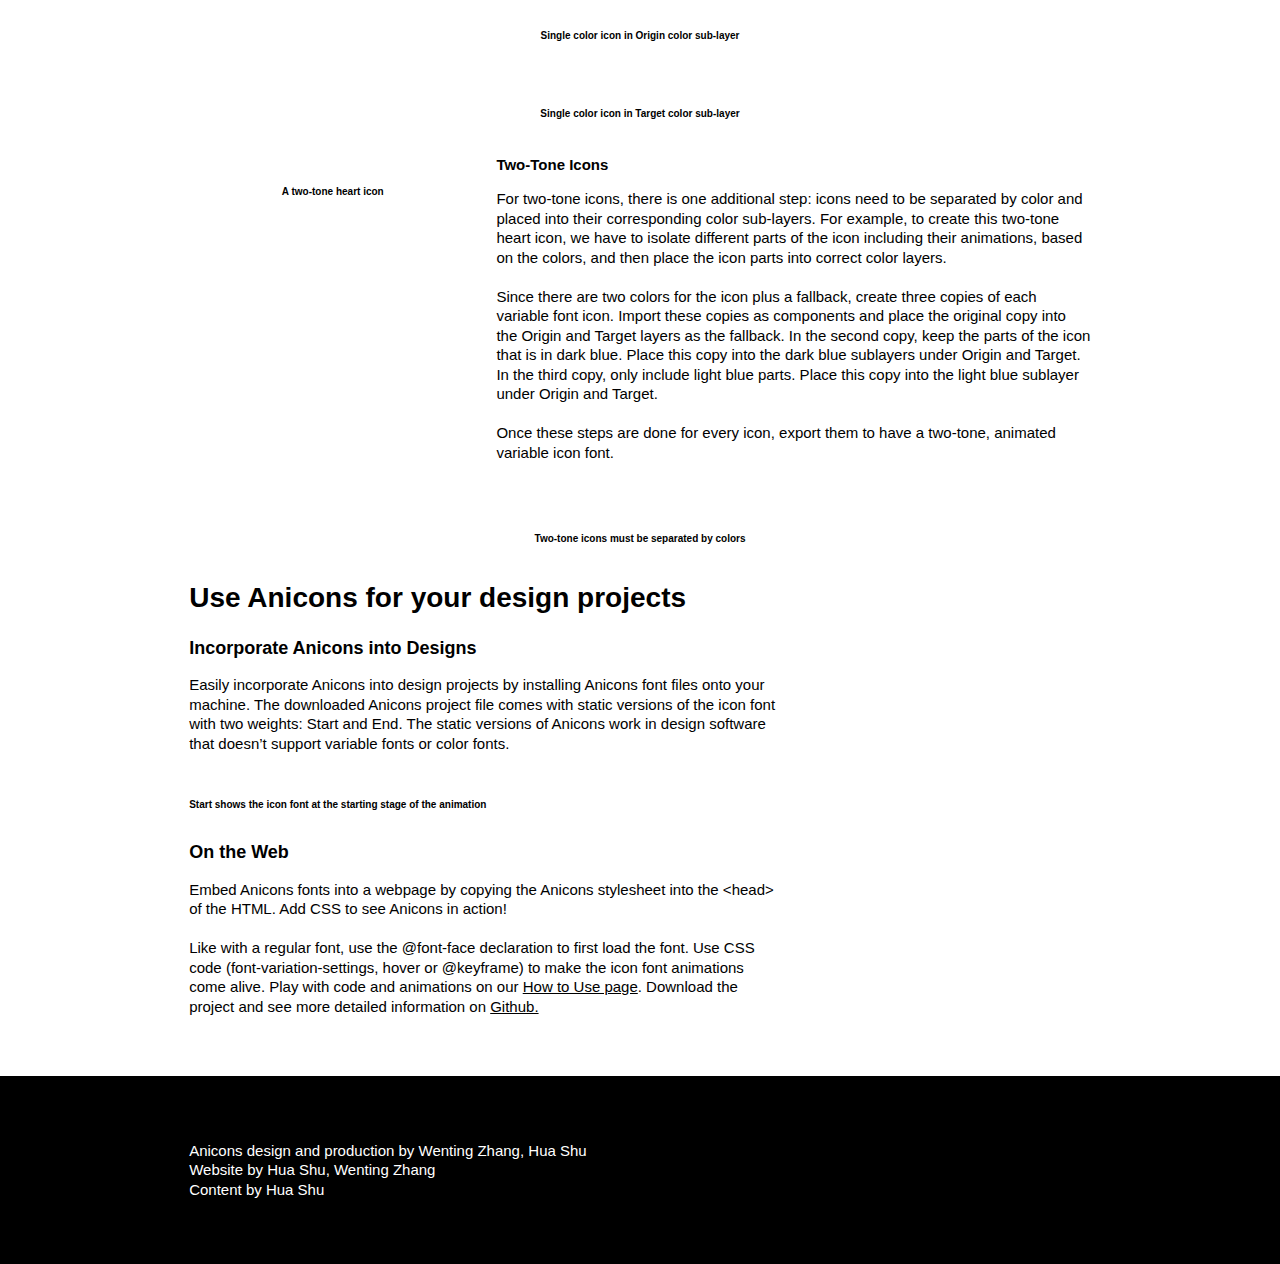
==== commit 2e8ede61: "update with modal" ====
--- a/about.html
+++ b/about.html
@@ -1,113 +1,136 @@
-<!DOCTYPE html>
-<!--  This site was created in Webflow. http://www.webflow.com  -->
-<!--  Last Published: Mon Feb 03 2020 07:01:09 GMT+0000 (Coordinated Universal Time)  -->
+<!DOCTYPE html><!--  Last Published: Wed Jun 15 2022 21:47:09 GMT+0000 (Coordinated Universal Time)  -->
 <html data-wf-page="5e141f69775c49d0701b3b41" data-wf-site="5df6b1096a31d57b5c419bb1">
 <head>
   <meta charset="utf-8">
-  <title>Anicons: About the Project</title>
-  <meta content="Anicons: About the Project" property="og:title">
+  <title>Anicons: About the Project — Project by Typogram</title>
+  <meta content="Anicons: About the Project — Project by Typogram" property="og:title">
+  <meta content="Anicons: About the Project — Project by Typogram" property="twitter:title">
   <meta content="width=device-width, initial-scale=1" name="viewport">
-  <meta content="Webflow" name="generator">
   <link href="css/normalize.css" rel="stylesheet" type="text/css">
-  <link href="css/webflow.css" rel="stylesheet" type="text/css">
-  <link href="css/anicons.webflow.css" rel="stylesheet" type="text/css">
+  <link href="css/components.css" rel="stylesheet" type="text/css">
+  <link href="css/anicons.css" rel="stylesheet" type="text/css">
   <!-- [if lt IE 9]><script src="https://cdnjs.cloudflare.com/ajax/libs/html5shiv/3.7.3/html5shiv.min.js" type="text/javascript"></script><![endif] -->
   <script type="text/javascript">!function(o,c){var n=c.documentElement,t=" w-mod-";n.className+=t+"js",("ontouchstart"in o||o.DocumentTouch&&c instanceof DocumentTouch)&&(n.className+=t+"touch")}(window,document);</script>
   <link href="images/favicon.png" rel="shortcut icon" type="image/x-icon">
   <link href="images/webclip.png" rel="apple-touch-icon">
   <link href="https://fonts.googleapis.com/css?family=Playfair+Display:900i&display=swap" rel="stylesheet">
-  <!--  embed CSS from Codepen: Varicons Microsite  -->
-  <link rel="stylesheet" href="https://codepen.io/wendyz/pen/OJLQEKy.css">
+  <link rel="stylesheet" href="https://typogram.github.io/Anicons/css/style.css">
 </head>
 <body>
-  <div data-collapse="medium" data-animation="default" data-duration="400" class="navbar header fixed-header header-with-background w-nav">
-    <a href="index.html" class="anicons-logo w-inline-block">
-      <div><span class="letter">A</span><span class="letter">n</span><span class="letter">i</span><span class="letter">c</span><span class="letter anicons"> </span><span class="letter">n</span><span class="letter">s</span></div>
-    </a>
-    <nav role="navigation" class="nav-menu w-clearfix w-nav-menu"><a href="index.html" class="nav-link w-nav-link">Showcase</a><a href="use.html" class="nav-link w-nav-link">Use</a><a href="about.html" class="nav-link w-nav-link w--current">About</a><a href="https://github.com/Typogram/Varicons/releases/download/1.0/Anicons.zip" class="nav-button w-nav-link">Download</a></nav>
-    <div class="menu-button w-nav-button">
-      <div class="menu-icon">A</div>
+  <div class="ty-background"></div>
+  <div data-w-id="2624aa90-f7d6-38b4-7573-aa6cdae4d803" class="ty-wrapper">
+    <div data-collapse="medium" data-animation="default" data-duration="400" data-easing="ease" data-easing2="ease" role="banner" class="navbar header fixed-header header-with-background w-nav">
+      <a href="index.html" class="anicons-logo w-inline-block">
+        <div><span class="letter">A</span><span class="letter">n</span><span class="letter">i</span><span class="letter">c</span><span class="letter anicons"> </span><span class="letter">n</span><span class="letter">s</span></div>
+      </a>
+      <nav role="navigation" class="nav-menu w-clearfix w-nav-menu">
+        <a href="index.html" class="nav-link w-nav-link">Showcase</a>
+        <a href="use.html" class="nav-link w-nav-link">Use</a>
+        <a href="about.html" aria-current="page" class="nav-link w-nav-link w--current">About</a>
+        <a href="https://github.com/Typogram/Varicons/releases/download/1.0/Anicons.zip" class="nav-button w-nav-link">Download</a>
+      </nav>
+      <div class="menu-button w-nav-button">
+        <div class="menu-icon">A</div>
+      </div>
+    </div>
+    <div class="container-3 container-3-margin-top w-container">
+      <div class="_4-8-col w-row">
+        <div class="column-7 w-col w-col-4"><img src="images/about2.png" width="171" sizes="(max-width: 767px) 96vw, 29vw" srcset="images/about2-p-500.png 500w, images/about2-p-800.png 800w, images/about2-p-1080.png 1080w, images/about2.png 1422w" alt="" class="image"></div>
+        <div class="column-7 w-col w-col-8">
+          <p class="content emphasized-text">Anicons is the world’s first animated color icon font, based on<a href="https://material.io/resources/icons/?style=baseline"> Material Design Icons</a>. Anicons is an experiment that combines two cutting edge font technologies: variable fonts and color fonts. In this post, we will share our process of creating Anicons and lessons learned.<br></p>
+        </div>
+      </div>
+      <div class="_8-4-col w-row">
+        <div class="column-7 w-col w-col-8">
+          <h1 class="section-header">A Quick Overview of Variable Fonts and Color Fonts<br></h1>
+          <p class="content">Variable font technology allows a single font to act like multiple fonts. When you install a variable font, you have the flexibility to control many stylistic elements, such as weight, width, of the font. For designers, this means more choices, ease, and control. For non-designers, this means the ability to quickly create designs with more flexibility.<br>‍<br>Variable fonts are made possible by a process called multiple masters. A master is essentially a template for the font. If we are creating a font with variable weight, we create two masters—the first master is the lightest weight; the second master is the boldest weight. Once we export a variable font file, the file will contain all the possible interpolation between the two masters.<br>‍<br>Color fonts embed additional data to display more graphics properties, like color, texture, and shading. Color fonts are the perfect technology for icons because most icons are systematic, colored or multicolored. The specific type of color fonts we have chosen to experiment with is COLR/CPAL, mostly because it has simpler formatting than other types of color fonts. <br></p>
+        </div>
+        <div class="column-6 w-col w-col-4"><img src="https://uploads-ssl.webflow.com/5e13683948d7ea84d0eb3f6d/5e15714b274eec4c4cb8eda9_Artboard%203.png" width="328" alt="" class="image">
+          <div class="caption centered">Examples of Variable Fonts and Color Fonts</div>
+        </div>
+      </div>
+      <div class="_8-4-col w-row">
+        <div class="column-7 w-col w-col-8">
+          <h1 class="article-subhead">Create your own Anicons</h1>
+          <h1 class="section-header">Apply Variable Fonts Technology<br></h1>
+          <p class="content">We used variable fonts technology to create and animate the variable icon fonts. For regular animated variable icons, first, add a custom time axis parameter and then, create two masters in Glyphs. The first master contains the initial icon on the Origin layer. This master represents the animation at the initial stage. The second master contains the final icon on the Target layer. This master represents the animation at its final stage. The icon font is animated when the browser transitions from the Origin to the Target layer. It is also possible to add additional sublayers, between Origin and Target layers, to control the animation. <br><br>Once this file is exported as an OTF, it will be a variable icon font with animation property.<br></p>
+        </div>
+        <div class="w-col w-col-4"></div>
+      </div>
+      <div class="article-image-container"><img src="images/ContentPage-1.png" width="860" sizes="(max-width: 767px) 96vw, 92vw" srcset="images/ContentPage-1-p-500.png 500w, images/ContentPage-1-p-800.png 800w, images/ContentPage-1-p-1080.png 1080w, images/ContentPage-1-p-1600.png 1600w, images/ContentPage-1-p-2000.png 2000w, images/ContentPage-1-p-2600.png 2600w, images/ContentPage-1-p-3200.png 3200w, images/ContentPage-1.png 6660w" alt="" class="image">
+        <div class="caption centered">Master One – Origin layer with the initial hamburger icon</div>
+      </div>
+      <div class="article-image-container"><img src="images/ContentPage-2.png" width="860" sizes="(max-width: 767px) 96vw, 92vw" srcset="images/ContentPage-2-p-500.png 500w, images/ContentPage-2-p-800.png 800w, images/ContentPage-2-p-1080.png 1080w, images/ContentPage-2-p-1600.png 1600w, images/ContentPage-2-p-2000.png 2000w, images/ContentPage-2-p-2600.png 2600w, images/ContentPage-2-p-3200.png 3200w, images/ContentPage-2.png 6660w" alt="" class="image">
+        <div class="caption centered">Master Two – Target layer with the final cross icon</div>
+      </div>
+      <div class="_8-4-col w-row">
+        <div class="column-7 w-col w-col-8">
+          <h2 class="section-header">Apply Color Fonts Technology <br></h2>
+          <h3 class="section-subhead">Single Color Icons</h3>
+          <p class="content">For single color icons, first, add a custom parameter to create a color palette with desired colors in the setting of the working variable icon font file. Then add additional color sublayers in both the Origin and Target layers.<br><br>Next, create two copies of each variable font icon. In the Origin and Target layers, import one copy of the icon as a component to use as a fallback option in case the browser cannot render color fonts. In the color sublayers of Origin and Target layers, import the second copy of the icon, again, as a component. This is the color version of the icon that will be rendered in the browser environment.<br></p>
+        </div>
+        <div class="w-col w-col-4"></div>
+      </div>
+      <div class="article-image-container"><img src="images/ContentPage-3.png" width="860" sizes="(max-width: 767px) 96vw, 92vw" srcset="images/ContentPage-3-p-500.png 500w, images/ContentPage-3-p-800.png 800w, images/ContentPage-3-p-1080.png 1080w, images/ContentPage-3-p-1600.png 1600w, images/ContentPage-3-p-2000.png 2000w, images/ContentPage-3-p-2600.png 2600w, images/ContentPage-3-p-3200.png 3200w, images/ContentPage-3.png 6660w" alt="" class="image">
+        <div class="caption">Single color icon in Origin color sub-layer</div>
+      </div>
+      <div class="article-image-container"><img src="images/ContentPage-4.png" width="860" sizes="(max-width: 767px) 96vw, 92vw" srcset="images/ContentPage-4-p-500.png 500w, images/ContentPage-4-p-800.png 800w, images/ContentPage-4-p-1080.png 1080w, images/ContentPage-4-p-1600.png 1600w, images/ContentPage-4-p-2000.png 2000w, images/ContentPage-4-p-2600.png 2600w, images/ContentPage-4-p-3200.png 3200w, images/ContentPage-4.png 6660w" alt="" class="image">
+        <div class="caption centered">Single color icon in Target color sub-layer</div>
+      </div>
+      <div class="_4-8-col w-row">
+        <div class="column-9 w-col w-col-4"><img src="https://uploads-ssl.webflow.com/5e13683948d7ea84d0eb3f6d/5e16cda7aa1adb1de8aa8ee8_BiColorHeart.png" width="458" alt="" class="image">
+          <div class="caption centered">A two-tone heart icon</div>
+        </div>
+        <div class="column-7 w-col w-col-8">
+          <h1 class="section-subhead">Two-Tone Icons</h1>
+          <p class="content">For two-tone icons, there is one additional step: icons need to be separated by color and placed into their corresponding color sub-layers. For example, to create this two-tone heart icon, we have to isolate different parts of the icon including their animations, based on the colors, and then place the icon parts into correct color layers.<br>‍<br>Since there are two colors for the icon plus a fallback, create three copies of each variable font icon. Import these copies as components and place the original copy into the Origin and Target layers as the fallback. In the second copy, keep the parts of the icon that is in dark blue. Place this copy into the dark blue sublayers under Origin and Target. In the third copy, only include light blue parts. Place this copy into the light blue sublayer under Origin and Target.<br><br>Once these steps are done for every icon, export them to have a two-tone, animated variable icon font.<br></p>
+        </div>
+      </div>
+      <div class="article-image-container"><img src="images/ContentPage-5.png" width="860" sizes="(max-width: 767px) 96vw, 92vw" srcset="images/ContentPage-5-p-500.png 500w, images/ContentPage-5-p-800.png 800w, images/ContentPage-5-p-1080.png 1080w, images/ContentPage-5-p-1600.png 1600w, images/ContentPage-5-p-2000.png 2000w, images/ContentPage-5-p-2600.png 2600w, images/ContentPage-5-p-3200.png 3200w, images/ContentPage-5.png 6660w" alt="" class="image">
+        <div class="caption centered">Two-tone icons must be separated by colors</div>
+      </div>
+      <div class="_8-4-col w-row">
+        <div class="column-7 w-col w-col-8">
+          <h1 class="article-subhead">Use Anicons for your design projects</h1>
+          <h2 class="section-header">Incorporate Anicons into Designs<br></h2>
+          <p class="content">Easily incorporate Anicons into design projects by installing Anicons font files onto your machine. The downloaded Anicons project file comes with static versions of the icon font with two weights: Start and End. The static versions of Anicons work in design software that doesn’t support variable fonts or color fonts.<br></p><img src="https://uploads-ssl.webflow.com/5e13683948d7ea84d0eb3f6d/5e162eb5496c0181143157b3_AniconStatStart.png" width="390" alt="">
+          <div class="caption caption-left">Start shows the icon font at the starting stage of the animation</div>
+          <h2 class="section-header">On the Web</h2>
+          <p class="content">Embed Anicons fonts into a webpage by copying the Anicons stylesheet into the &lt;head&gt; of the HTML. Add CSS to see Anicons in action!<br><br>Like with a regular font, use the @font-face declaration to first load the font. Use CSS code (font-variation-settings, hover or @keyframe) to make the icon font animations come alive. Play with code and animations on our <a href="https://anicons.webflow.io/use">How to Use page</a>. Download the project and see more detailed information on <a href="https://github.com/Typogram/Varicons#">Github.</a><br><br></p>
+        </div>
+        <div class="w-col w-col-4"></div>
+      </div>
+    </div>
+    <footer class="footer wf-section">
+      <div class="container-3 w-container">
+        <div class="footer-menu">
+          <p class="content white-content">Anicons design and production by Wenting Zhang, Hua Shu<br>Website by Hua Shu, Wenting Zhang<br>Content by Hua Shu<br></p>
+          <a href="http://fonts.google.com" class="logo-link w-inline-block"><img src="images/made_by_google_fonts_white.svg" alt=""></a>
+        </div>
+      </div>
+    </footer>
+  </div>
+  <div data-w-id="c4b7a88d-d03a-6a27-aaa7-84e95ee448de" style="display:none" class="ty-modal">
+    <div data-w-id="c4b7a88d-d03a-6a27-aaa7-84e95ee448df" class="ty-overlay"></div>
+    <div data-w-id="c4b7a88d-d03a-6a27-aaa7-84e95ee448e0" style="-webkit-transform:translate3d(null, 0vh, null) scale3d(1, 1, 1) rotateX(0) rotateY(0) rotateZ(0) skew(0, 0);-moz-transform:translate3d(null, 0vh, null) scale3d(1, 1, 1) rotateX(0) rotateY(0) rotateZ(0) skew(0, 0);-ms-transform:translate3d(null, 0vh, null) scale3d(1, 1, 1) rotateX(0) rotateY(0) rotateZ(0) skew(0, 0);transform:translate3d(null, 0vh, null) scale3d(1, 1, 1) rotateX(0) rotateY(0) rotateZ(0) skew(0, 0);transform-style:preserve-3d" class="ty-dialogue">
+      <a href="https://www.youtube.com/watch?v=7PHHaLh1zNU" target="_blank" class="ty-graphic-wrapper w-inline-block"><img src="images/quick_preview.gif" loading="lazy" alt="" class="ty-graphic-lottie"></a>
+      <div class="ty-text-wrapper">
+        <h4 class="ty-subtitle">Introducing</h4>
+        <h1 class="ty-title">Typogram</h1>
+        <p id="w-node-c4b7a88d-d03a-6a27-aaa7-84e95ee448e8-701b3b41" class="ty-paragraph">Hello friend, we are hua and wentin, creator of Anicons. We have been building <a href="https://typogram.co/" target="_blank">Typogram</a> — a logo design app, and it is now ready for pre-order! Take a look!</p>
+        <a id="w-node-c4b7a88d-d03a-6a27-aaa7-84e95ee448ed-701b3b41" href="https://typogram.co/" target="_blank" class="ty-button w-inline-block">
+          <div class="ty-label">tAKE A <br>LOOK</div>
+          <div class="ty-icon-arrow w-embed"><svg width="24" height="24" viewbox="0 0 24 24" fill="none" xmlns="http://www.w3.org/2000/svg">
+              <path fill="currentColor" d="M13 5C13 4.44772 12.5523 4 12 4C11.4477 4 11 4.44772 11 5L13 5ZM12 19L11.2929 19.7071C11.4804 19.8946 11.7348 20 12 20C12.2652 20 12.5196 19.8946 12.7071 19.7071L12 19ZM19.7071 12.7071C20.0976 12.3166 20.0976 11.6834 19.7071 11.2929C19.3166 10.9024 18.6834 10.9024 18.2929 11.2929L19.7071 12.7071ZM5.70711 11.2929C5.31658 10.9024 4.68342 10.9024 4.29289 11.2929C3.90237 11.6834 3.90237 12.3166 4.29289 12.7071L5.70711 11.2929ZM11 5L11 19H13L13 5L11 5ZM12.7071 19.7071L19.7071 12.7071L18.2929 11.2929L11.2929 18.2929L12.7071 19.7071ZM12.7071 18.2929L5.70711 11.2929L4.29289 12.7071L11.2929 19.7071L12.7071 18.2929Z"></path>
+            </svg></div>
+        </a>
+      </div>
     </div>
   </div>
-  <div class="container-3 w-container">
-    <div class="_4-8-col w-row">
-      <div class="column-7 w-col w-col-4"><img src="images/about2.png" width="171" srcset="images/about2.png 500w, images/about2.png 800w, images/about2.png 1080w, images/about2.png 1422w" sizes="(max-width: 767px) 96vw, 29vw" alt="" class="image"></div>
-      <div class="column-7 w-col w-col-8">
-        <p class="content emphasized-text">Anicons is the world’s first animated color icon font, based on <a target="_blank" href="https://material.io/resources/icons/?style=baseline">Material Design Icons</a>. Through creating Anicons, we experimented with combining two cutting edge font technologies: Variable Fonts and Color Fonts. In this post, we will share our process of creating Anicons and what we have learned.<br></p>
-      </div>
-    </div>
-    <div class="_8-4-col w-row">
-      <div class="column-7 w-col w-col-8">
-        <h1 class="section-header">A Quick Overview of Variable Fonts &amp; Color Fonts</h1>
-        <p class="content">Variable fonts is a cutting edge font technology that allows a single font to act like multiple fonts. When you install a variable font, you have the flexibility to control many stylistic elements, such as weight, width, of the font. For designers, this means more choices, ease, and control. For non-designers, this means the ability to quickly create designs with more flexibility.<br>‍<br>Variable fonts are made possible by a process called multiple masters. A master is essentially a template for the font. If we are creating a font with variable weight. we create two masters: the first master is the lightest weight, the second master is the boldest weight. Once we export a variable font file, the file will contain all the possible interpolation between the two masters. <br><br>Color fonts embed additional data to display more graphics properties, like color, texture, and shading. Color fonts are the perfect technology for icons because most icons are systematic, colored or multicolored. The specific type of color fonts we have chosen to experiment with is COLR/CPAL, mostly because it has simpler formatting than other types of color fonts.<br></p>
-      </div>
-      <div class="column-6 w-col w-col-4"><img src="https://uploads-ssl.webflow.com/5e13683948d7ea84d0eb3f6d/5e15714b274eec4c4cb8eda9_Artboard%203.png" width="328" alt="" class="image">
-        <div class="caption centered">Examples of Variable Fonts and Color Fonts</div>
-      </div>
-    </div>
-    <div class="_8-4-col w-row">
-      <div class="column-7 w-col w-col-8">
-        <h1 class="article-subhead">Create your own Anicons!</h1>
-        <h1 class="section-header">Apply Variable Fonts technology</h1>
-        <p class="content">We use Variable Fonts technology to create and animate the variable icon fonts. We will create two masters for our icon fonts: the first master represents containers the initial icon on the Origin layer. It represents the animation at the initial stage. This is also the Origin layer; the second master contains the final icon on the Target layer. It represents the animation at its final stage. The icon font is animated when the browser transitions from the Origin to the Target layer.<br><br>Between the Origin and Target layers, we can add additional sublayers using the Bracket trick to control the animation to make it more smooth. Once exported, we will have an OTF file with a variable icon font with animation property.<br></p>
-      </div>
-      <div class="w-col w-col-4"></div>
-    </div>
-    <div class="article-image-container"><img src="images/ContentPage-1.png" width="860" srcset="images/ContentPage-1-p-500.png 500w, images/ContentPage-1-p-800.png 800w, images/ContentPage-1-p-1080.png 1080w, images/ContentPage-1-p-1600.png 1600w, images/ContentPage-1-p-2000.png 2000w, images/ContentPage-1-p-2600.png 2600w, images/ContentPage-1-p-3200.png 3200w, images/ContentPage-1.png 6660w" sizes="(max-width: 767px) 96vw, 92vw" alt="" class="image">
-      <div class="caption centered">Master One – Origin layer with the initial hamburger icon</div>
-    </div>
-    <div class="article-image-container"><img src="images/ContentPage-2.png" width="860" srcset="images/ContentPage-2-p-500.png 500w, images/ContentPage-2-p-800.png 800w, images/ContentPage-2-p-1080.png 1080w, images/ContentPage-2-p-1600.png 1600w, images/ContentPage-2-p-2000.png 2000w, images/ContentPage-2-p-2600.png 2600w, images/ContentPage-2-p-3200.png 3200w, images/ContentPage-2.png 6660w" sizes="(max-width: 767px) 96vw, 92vw" alt="" class="image">
-      <div class="caption centered">Master Two – Target layer with the final cross icon</div>
-    </div>
-    <div class="_8-4-col w-row">
-      <div class="column-7 w-col w-col-8">
-        <h2 class="section-header">Apply color font technology</h2>
-        <h3 class="section-subhead">Singled colored icons</h3>
-        <p class="content">To do this, we first have to add a custom parameter to create a color palette with desired colors in the setting of our working variable icon font file. We then add additional color sublayers in both Origin and Target layers.<br>‍<br>After we have done that, we create two copies of each variable font icon. In the Origin and Target layers, we import (as a component) and place the original variable font icon as a fallback option in case the browser could not render color fonts. We import the second copy (as a component) in the color sublayers of both layers. This is the color version of the icon that will be rendered in the browser environment.<br>‍<br>Using the previous example, we can create a color version of our menu-close icon:<br></p>
-      </div>
-      <div class="w-col w-col-4"></div>
-    </div>
-    <div class="article-image-container"><img src="images/ContentPage-3.png" width="860" srcset="images/ContentPage-3-p-500.png 500w, images/ContentPage-3-p-800.png 800w, images/ContentPage-3-p-1080.png 1080w, images/ContentPage-3-p-1600.png 1600w, images/ContentPage-3-p-2000.png 2000w, images/ContentPage-3-p-2600.png 2600w, images/ContentPage-3-p-3200.png 3200w, images/ContentPage-3.png 6660w" sizes="(max-width: 767px) 96vw, 92vw" alt="" class="image">
-      <div class="caption">Single colored icon in Origin color sublayer</div>
-    </div>
-    <div class="article-image-container"><img src="images/ContentPage-4.png" width="860" srcset="images/ContentPage-4-p-500.png 500w, images/ContentPage-4-p-800.png 800w, images/ContentPage-4-p-1080.png 1080w, images/ContentPage-4-p-1600.png 1600w, images/ContentPage-4-p-2000.png 2000w, images/ContentPage-4-p-2600.png 2600w, images/ContentPage-4-p-3200.png 3200w, images/ContentPage-4.png 6660w" sizes="(max-width: 767px) 96vw, 92vw" alt="" class="image">
-      <div class="caption centered">Single colored icon in Target color sublayer</div>
-    </div>
-    <div class="_4-8-col w-row">
-      <div class="column-9 w-col w-col-4"><img src="https://uploads-ssl.webflow.com/5e13683948d7ea84d0eb3f6d/5e16cda7aa1adb1de8aa8ee8_BiColorHeart.png" width="458" alt="" class="image">
-        <div class="caption centered">An bi-colored heart icon</div>
-      </div>
-      <div class="column-7 w-col w-col-8">
-        <h1 class="section-subhead">Bi-colored icons</h1>
-        <p class="content">For bi-colored icons, there is one additional step: icons need to be separated by color and placed into their corresponding color sub-layers. For example, if we want to create this bi-colored heart icon, we have to isolate different parts of the icon including their animations, base on the colors, and then place the icon parts into correct color layers.<br>‍<br>Since we now have two colors for the icon and also need a fallback, we have to create three copies of each variable font icon. Again, we import these copies as components. we place the original copy into the Origin and Target layers as the fallback. In the second copy, we only keep the parts of the icon that is in dark blue. We place this copy into the dark blue sublayers under origin and target. In the third copy, we only include light blue parts. We place this copy into the light blue sublayer under origin and target.<br><br>Once these steps are done for every single icon, export and we will have a bi-colored animated variable icon font.<br></p>
-      </div>
-    </div>
-    <div class="article-image-container"><img src="images/ContentPage-5.png" width="860" srcset="images/ContentPage-5-p-500.png 500w, images/ContentPage-5-p-800.png 800w, images/ContentPage-5-p-1080.png 1080w, images/ContentPage-5-p-1600.png 1600w, images/ContentPage-5-p-2000.png 2000w, images/ContentPage-5-p-2600.png 2600w, images/ContentPage-5-p-3200.png 3200w, images/ContentPage-5.png 6660w" sizes="(max-width: 767px) 96vw, 92vw" alt="" class="image">
-      <div class="caption centered">Bi-Colored icons must be separated by colors</div>
-    </div>
-    <div class="_8-4-col w-row">
-      <div class="column-7 w-col w-col-8">
-        <h1 class="article-subhead">Use Anicons for your projects</h1>
-        <h2 class="section-header">Incorporate Anicons into your designs</h2>
-        <p class="content">You can easily incorporate Anicons into your design projects by installing it onto your machine. When you download the Anicons project files, it comes with static versions of the icon font with two weights: Start and End. The static versions help you plan how you use Anicons in design software that doesn’t support Variable Fonts or Color Fonts.<br></p><img src="https://uploads-ssl.webflow.com/5e13683948d7ea84d0eb3f6d/5e162eb5496c0181143157b3_AniconStatStart.png" width="390" alt="">
-        <div class="caption caption-left">Start weight shows the icon font at the start stage of the animation</div>
-        <h2 class="section-header">On the Web</h2>
-        <p class="content">Embed Anicons fonts into a webpage by copy the Anicons stylesheet into the &lt;head&gt; of the HTML. Now, add some CSS to see Anicons in action!<br>‍<br>Like with a regular font, we can use the @font-face declaration to first load the font. We then use CSS code such as, font-variation-settings, hover or @keyframe to make our icon font animations come alive. You can play with code and animations on our <a href="use.html">How to Use page</a>. You can also see more detailed documentation and download our project files on <a href="https://github.com/Typogram/Varicons#" target="_blank">Github.</a><br></p>
-      </div>
-      <div class="w-col w-col-4"></div>
-    </div>
-  </div>
-  <footer class="footer">
-    <div class="container-3 w-container">
-      <div class="footer-menu">
-        <p class="content white-content">Anicons design and production by Wenting Zhang, Hua Shu<br>Website by Hua Shu, Wenting Zhang<br>Content by Hua Shu<br></p><a href="http://fonts.google.com" class="logo-link w-inline-block"><img src="images/made_by_google_fonts_white.svg" alt=""></a></div>
-    </div>
-  </footer>
-  <script src="https://d3e54v103j8qbb.cloudfront.net/js/jquery-3.4.1.min.220afd743d.js" type="text/javascript" integrity="sha256-CSXorXvZcTkaix6Yvo6HppcZGetbYMGWSFlBw8HfCJo=" crossorigin="anonymous"></script>
-  <script src="js/webflow.js" type="text/javascript"></script>
+  <script src="https://d3e54v103j8qbb.cloudfront.net/js/jquery-3.5.1.min.dc5e7f18c8.js?site=5df6b1096a31d57b5c419bb1" type="text/javascript" integrity="sha256-9/aliU8dGd2tb6OSsuzixeV4y/faTqgFtohetphbbj0=" crossorigin="anonymous"></script>
+  <script src="js/anicons.js" type="text/javascript"></script>
   <!-- [if lte IE 9]><script src="https://cdnjs.cloudflare.com/ajax/libs/placeholders/3.0.2/placeholders.min.js"></script><![endif] -->
   <script src="https://cdn.jsdelivr.net/npm/vue/dist/vue.js"></script>
-  <!--  embed JS from Codepen: About  -->
-  <script src="https://codepen.io/wendyz/pen/qBEwBxo.js"></script>
+  <script src="https://typogram.github.io/Anicons/js/about.js"></script>
 </body>
 </html>--- a/css/components.css
+++ b/css/components.css
@@ -0,0 +1,1826 @@
+@font-face {
+  font-family: 'webflow-icons';
+  src: url("[data-uri]") format('truetype');
+  font-weight: normal;
+  font-style: normal;
+}
+[class^="w-icon-"],
+[class*=" w-icon-"] {
+  /* use !important to prevent issues with browser extensions that change fonts */
+  font-family: 'webflow-icons' !important;
+  speak: none;
+  font-style: normal;
+  font-weight: normal;
+  font-variant: normal;
+  text-transform: none;
+  line-height: 1;
+  /* Better Font Rendering =========== */
+  -webkit-font-smoothing: antialiased;
+  -moz-osx-font-smoothing: grayscale;
+}
+.w-icon-slider-right:before {
+  content: "\e600";
+}
+.w-icon-slider-left:before {
+  content: "\e601";
+}
+.w-icon-nav-menu:before {
+  content: "\e602";
+}
+.w-icon-arrow-down:before,
+.w-icon-dropdown-toggle:before {
+  content: "\e603";
+}
+.w-icon-file-upload-remove:before {
+  content: "\e900";
+}
+.w-icon-file-upload-icon:before {
+  content: "\e903";
+}
+* {
+  -webkit-box-sizing: border-box;
+  -moz-box-sizing: border-box;
+  box-sizing: border-box;
+}
+html {
+  height: 100%;
+}
+body {
+  margin: 0;
+  min-height: 100%;
+  background-color: #fff;
+  font-family: Arial, sans-serif;
+  font-size: 14px;
+  line-height: 20px;
+  color: #333;
+}
+img {
+  max-width: 100%;
+  vertical-align: middle;
+  display: inline-block;
+}
+html.w-mod-touch * {
+  background-attachment: scroll !important;
+}
+.w-block {
+  display: block;
+}
+.w-inline-block {
+  max-width: 100%;
+  display: inline-block;
+}
+.w-clearfix:before,
+.w-clearfix:after {
+  content: " ";
+  display: table;
+  grid-column-start: 1;
+  grid-row-start: 1;
+  grid-column-end: 2;
+  grid-row-end: 2;
+}
+.w-clearfix:after {
+  clear: both;
+}
+.w-hidden {
+  display: none;
+}
+.w-button {
+  display: inline-block;
+  padding: 9px 15px;
+  background-color: #3898EC;
+  color: white;
+  border: 0;
+  line-height: inherit;
+  text-decoration: none;
+  cursor: pointer;
+  border-radius: 0;
+}
+input.w-button {
+  -webkit-appearance: button;
+}
+html[data-w-dynpage] [data-w-cloak] {
+  color: transparent !important;
+}
+.w-webflow-badge,
+.w-webflow-badge * {
+  position: static;
+  left: auto;
+  top: auto;
+  right: auto;
+  bottom: auto;
+  z-index: auto;
+  display: block;
+  visibility: visible;
+  overflow: visible;
+  overflow-x: visible;
+  overflow-y: visible;
+  box-sizing: border-box;
+  width: auto;
+  height: auto;
+  max-height: none;
+  max-width: none;
+  min-height: 0;
+  min-width: 0;
+  margin: 0;
+  padding: 0;
+  float: none;
+  clear: none;
+  border: 0 none transparent;
+  border-radius: 0;
+  background: none;
+  background-image: none;
+  background-position: 0% 0%;
+  background-size: auto auto;
+  background-repeat: repeat;
+  background-origin: padding-box;
+  background-clip: border-box;
+  background-attachment: scroll;
+  background-color: transparent;
+  box-shadow: none;
+  opacity: 1.0;
+  transform: none;
+  transition: none;
+  direction: ltr;
+  font-family: inherit;
+  font-weight: inherit;
+  color: inherit;
+  font-size: inherit;
+  line-height: inherit;
+  font-style: inherit;
+  font-variant: inherit;
+  text-align: inherit;
+  letter-spacing: inherit;
+  text-decoration: inherit;
+  text-indent: 0;
+  text-transform: inherit;
+  list-style-type: disc;
+  text-shadow: none;
+  font-smoothing: auto;
+  vertical-align: baseline;
+  cursor: inherit;
+  white-space: inherit;
+  word-break: normal;
+  word-spacing: normal;
+  word-wrap: normal;
+}
+.w-webflow-badge {
+  position: fixed !important;
+  display: inline-block !important;
+  visibility: visible !important;
+  opacity: 1 !important;
+  z-index: 2147483647 !important;
+  top: auto !important;
+  right: 12px !important;
+  bottom: 12px !important;
+  left: auto !important;
+  color: #AAADB0 !important;
+  background-color: #fff !important;
+  border-radius: 3px !important;
+  padding: 6px 8px 6px 6px !important;
+  font-size: 12px !important;
+  opacity: 1.0 !important;
+  line-height: 14px !important;
+  text-decoration: none !important;
+  transform: none !important;
+  margin: 0 !important;
+  width: auto !important;
+  height: auto !important;
+  overflow: visible !important;
+  white-space: nowrap;
+  box-shadow: 0 0 0 1px rgba(0, 0, 0, 0.1), 0px 1px 3px rgba(0, 0, 0, 0.1);
+  cursor: pointer;
+}
+.w-webflow-badge > img {
+  display: inline-block !important;
+  visibility: visible !important;
+  opacity: 1 !important;
+  vertical-align: middle !important;
+}
+h1,
+h2,
+h3,
+h4,
+h5,
+h6 {
+  font-weight: bold;
+  margin-bottom: 10px;
+}
+h1 {
+  font-size: 38px;
+  line-height: 44px;
+  margin-top: 20px;
+}
+h2 {
+  font-size: 32px;
+  line-height: 36px;
+  margin-top: 20px;
+}
+h3 {
+  font-size: 24px;
+  line-height: 30px;
+  margin-top: 20px;
+}
+h4 {
+  font-size: 18px;
+  line-height: 24px;
+  margin-top: 10px;
+}
+h5 {
+  font-size: 14px;
+  line-height: 20px;
+  margin-top: 10px;
+}
+h6 {
+  font-size: 12px;
+  line-height: 18px;
+  margin-top: 10px;
+}
+p {
+  margin-top: 0;
+  margin-bottom: 10px;
+}
+blockquote {
+  margin: 0 0 10px 0;
+  padding: 10px 20px;
+  border-left: 5px solid #E2E2E2;
+  font-size: 18px;
+  line-height: 22px;
+}
+figure {
+  margin: 0;
+  margin-bottom: 10px;
+}
+figcaption {
+  margin-top: 5px;
+  text-align: center;
+}
+ul,
+ol {
+  margin-top: 0px;
+  margin-bottom: 10px;
+  padding-left: 40px;
+}
+.w-list-unstyled {
+  padding-left: 0;
+  list-style: none;
+}
+.w-embed:before,
+.w-embed:after {
+  content: " ";
+  display: table;
+  grid-column-start: 1;
+  grid-row-start: 1;
+  grid-column-end: 2;
+  grid-row-end: 2;
+}
+.w-embed:after {
+  clear: both;
+}
+.w-video {
+  width: 100%;
+  position: relative;
+  padding: 0;
+}
+.w-video iframe,
+.w-video object,
+.w-video embed {
+  position: absolute;
+  top: 0;
+  left: 0;
+  width: 100%;
+  height: 100%;
+  border: none;
+}
+fieldset {
+  padding: 0;
+  margin: 0;
+  border: 0;
+}
+button,
+html input[type='button'],
+input[type='reset'] {
+  border: 0;
+  cursor: pointer;
+  -webkit-appearance: button;
+}
+.w-form {
+  margin: 0 0 15px;
+}
+.w-form-done {
+  display: none;
+  padding: 20px;
+  text-align: center;
+  background-color: #dddddd;
+}
+.w-form-fail {
+  display: none;
+  margin-top: 10px;
+  padding: 10px;
+  background-color: #ffdede;
+}
+label {
+  display: block;
+  margin-bottom: 5px;
+  font-weight: bold;
+}
+.w-input,
+.w-select {
+  display: block;
+  width: 100%;
+  height: 38px;
+  padding: 8px 12px;
+  margin-bottom: 10px;
+  font-size: 14px;
+  line-height: 1.428571429;
+  color: #333333;
+  vertical-align: middle;
+  background-color: #ffffff;
+  border: 1px solid #cccccc;
+}
+.w-input:-moz-placeholder,
+.w-select:-moz-placeholder {
+  color: #999;
+}
+.w-input::-moz-placeholder,
+.w-select::-moz-placeholder {
+  color: #999;
+  opacity: 1;
+}
+.w-input:-ms-input-placeholder,
+.w-select:-ms-input-placeholder {
+  color: #999;
+}
+.w-input::-webkit-input-placeholder,
+.w-select::-webkit-input-placeholder {
+  color: #999;
+}
+.w-input:focus,
+.w-select:focus {
+  border-color: #3898EC;
+  outline: 0;
+}
+.w-input[disabled],
+.w-select[disabled],
+.w-input[readonly],
+.w-select[readonly],
+fieldset[disabled] .w-input,
+fieldset[disabled] .w-select {
+  cursor: not-allowed;
+  background-color: #eeeeee;
+}
+textarea.w-input,
+textarea.w-select {
+  height: auto;
+}
+.w-select {
+  background-color: #f3f3f3;
+}
+.w-select[multiple] {
+  height: auto;
+}
+.w-form-label {
+  display: inline-block;
+  cursor: pointer;
+  font-weight: normal;
+  margin-bottom: 0px;
+}
+.w-radio {
+  display: block;
+  margin-bottom: 5px;
+  padding-left: 20px;
+}
+.w-radio:before,
+.w-radio:after {
+  content: " ";
+  display: table;
+  grid-column-start: 1;
+  grid-row-start: 1;
+  grid-column-end: 2;
+  grid-row-end: 2;
+}
+.w-radio:after {
+  clear: both;
+}
+.w-radio-input {
+  margin: 4px 0 0;
+  margin-top: 1px \9;
+  line-height: normal;
+  float: left;
+  margin-left: -20px;
+}
+.w-radio-input {
+  margin-top: 3px;
+}
+.w-file-upload {
+  display: block;
+  margin-bottom: 10px;
+}
+.w-file-upload-input {
+  width: 0.1px;
+  height: 0.1px;
+  opacity: 0;
+  overflow: hidden;
+  position: absolute;
+  z-index: -100;
+}
+.w-file-upload-default,
+.w-file-upload-uploading,
+.w-file-upload-success {
+  display: inline-block;
+  color: #333333;
+}
+.w-file-upload-error {
+  display: block;
+  margin-top: 10px;
+}
+.w-file-upload-default.w-hidden,
+.w-file-upload-uploading.w-hidden,
+.w-file-upload-error.w-hidden,
+.w-file-upload-success.w-hidden {
+  display: none;
+}
+.w-file-upload-uploading-btn {
+  display: flex;
+  font-size: 14px;
+  font-weight: normal;
+  cursor: pointer;
+  margin: 0;
+  padding: 8px 12px;
+  border: 1px solid #cccccc;
+  background-color: #fafafa;
+}
+.w-file-upload-file {
+  display: flex;
+  flex-grow: 1;
+  justify-content: space-between;
+  margin: 0;
+  padding: 8px 9px 8px 11px;
+  border: 1px solid #cccccc;
+  background-color: #fafafa;
+}
+.w-file-upload-file-name {
+  font-size: 14px;
+  font-weight: normal;
+  display: block;
+}
+.w-file-remove-link {
+  margin-top: 3px;
+  margin-left: 10px;
+  width: auto;
+  height: auto;
+  padding: 3px;
+  display: block;
+  cursor: pointer;
+}
+.w-icon-file-upload-remove {
+  margin: auto;
+  font-size: 10px;
+}
+.w-file-upload-error-msg {
+  display: inline-block;
+  color: #ea384c;
+  padding: 2px 0;
+}
+.w-file-upload-info {
+  display: inline-block;
+  line-height: 38px;
+  padding: 0 12px;
+}
+.w-file-upload-label {
+  display: inline-block;
+  font-size: 14px;
+  font-weight: normal;
+  cursor: pointer;
+  margin: 0;
+  padding: 8px 12px;
+  border: 1px solid #cccccc;
+  background-color: #fafafa;
+}
+.w-icon-file-upload-icon,
+.w-icon-file-upload-uploading {
+  display: inline-block;
+  margin-right: 8px;
+  width: 20px;
+}
+.w-icon-file-upload-uploading {
+  height: 20px;
+}
+.w-container {
+  margin-left: auto;
+  margin-right: auto;
+  max-width: 940px;
+}
+.w-container:before,
+.w-container:after {
+  content: " ";
+  display: table;
+  grid-column-start: 1;
+  grid-row-start: 1;
+  grid-column-end: 2;
+  grid-row-end: 2;
+}
+.w-container:after {
+  clear: both;
+}
+.w-container .w-row {
+  margin-left: -10px;
+  margin-right: -10px;
+}
+.w-row:before,
+.w-row:after {
+  content: " ";
+  display: table;
+  grid-column-start: 1;
+  grid-row-start: 1;
+  grid-column-end: 2;
+  grid-row-end: 2;
+}
+.w-row:after {
+  clear: both;
+}
+.w-row .w-row {
+  margin-left: 0;
+  margin-right: 0;
+}
+.w-col {
+  position: relative;
+  float: left;
+  width: 100%;
+  min-height: 1px;
+  padding-left: 10px;
+  padding-right: 10px;
+}
+.w-col .w-col {
+  padding-left: 0;
+  padding-right: 0;
+}
+.w-col-1 {
+  width: 8.33333333%;
+}
+.w-col-2 {
+  width: 16.66666667%;
+}
+.w-col-3 {
+  width: 25%;
+}
+.w-col-4 {
+  width: 33.33333333%;
+}
+.w-col-5 {
+  width: 41.66666667%;
+}
+.w-col-6 {
+  width: 50%;
+}
+.w-col-7 {
+  width: 58.33333333%;
+}
+.w-col-8 {
+  width: 66.66666667%;
+}
+.w-col-9 {
+  width: 75%;
+}
+.w-col-10 {
+  width: 83.33333333%;
+}
+.w-col-11 {
+  width: 91.66666667%;
+}
+.w-col-12 {
+  width: 100%;
+}
+.w-hidden-main {
+  display: none !important;
+}
+@media screen and (max-width: 991px) {
+  .w-container {
+    max-width: 728px;
+  }
+  .w-hidden-main {
+    display: inherit !important;
+  }
+  .w-hidden-medium {
+    display: none !important;
+  }
+  .w-col-medium-1 {
+    width: 8.33333333%;
+  }
+  .w-col-medium-2 {
+    width: 16.66666667%;
+  }
+  .w-col-medium-3 {
+    width: 25%;
+  }
+  .w-col-medium-4 {
+    width: 33.33333333%;
+  }
+  .w-col-medium-5 {
+    width: 41.66666667%;
+  }
+  .w-col-medium-6 {
+    width: 50%;
+  }
+  .w-col-medium-7 {
+    width: 58.33333333%;
+  }
+  .w-col-medium-8 {
+    width: 66.66666667%;
+  }
+  .w-col-medium-9 {
+    width: 75%;
+  }
+  .w-col-medium-10 {
+    width: 83.33333333%;
+  }
+  .w-col-medium-11 {
+    width: 91.66666667%;
+  }
+  .w-col-medium-12 {
+    width: 100%;
+  }
+  .w-col-stack {
+    width: 100%;
+    left: auto;
+    right: auto;
+  }
+}
+@media screen and (max-width: 767px) {
+  .w-hidden-main {
+    display: inherit !important;
+  }
+  .w-hidden-medium {
+    display: inherit !important;
+  }
+  .w-hidden-small {
+    display: none !important;
+  }
+  .w-row,
+  .w-container .w-row {
+    margin-left: 0;
+    margin-right: 0;
+  }
+  .w-col {
+    width: 100%;
+    left: auto;
+    right: auto;
+  }
+  .w-col-small-1 {
+    width: 8.33333333%;
+  }
+  .w-col-small-2 {
+    width: 16.66666667%;
+  }
+  .w-col-small-3 {
+    width: 25%;
+  }
+  .w-col-small-4 {
+    width: 33.33333333%;
+  }
+  .w-col-small-5 {
+    width: 41.66666667%;
+  }
+  .w-col-small-6 {
+    width: 50%;
+  }
+  .w-col-small-7 {
+    width: 58.33333333%;
+  }
+  .w-col-small-8 {
+    width: 66.66666667%;
+  }
+  .w-col-small-9 {
+    width: 75%;
+  }
+  .w-col-small-10 {
+    width: 83.33333333%;
+  }
+  .w-col-small-11 {
+    width: 91.66666667%;
+  }
+  .w-col-small-12 {
+    width: 100%;
+  }
+}
+@media screen and (max-width: 479px) {
+  .w-container {
+    max-width: none;
+  }
+  .w-hidden-main {
+    display: inherit !important;
+  }
+  .w-hidden-medium {
+    display: inherit !important;
+  }
+  .w-hidden-small {
+    display: inherit !important;
+  }
+  .w-hidden-tiny {
+    display: none !important;
+  }
+  .w-col {
+    width: 100%;
+  }
+  .w-col-tiny-1 {
+    width: 8.33333333%;
+  }
+  .w-col-tiny-2 {
+    width: 16.66666667%;
+  }
+  .w-col-tiny-3 {
+    width: 25%;
+  }
+  .w-col-tiny-4 {
+    width: 33.33333333%;
+  }
+  .w-col-tiny-5 {
+    width: 41.66666667%;
+  }
+  .w-col-tiny-6 {
+    width: 50%;
+  }
+  .w-col-tiny-7 {
+    width: 58.33333333%;
+  }
+  .w-col-tiny-8 {
+    width: 66.66666667%;
+  }
+  .w-col-tiny-9 {
+    width: 75%;
+  }
+  .w-col-tiny-10 {
+    width: 83.33333333%;
+  }
+  .w-col-tiny-11 {
+    width: 91.66666667%;
+  }
+  .w-col-tiny-12 {
+    width: 100%;
+  }
+}
+.w-widget {
+  position: relative;
+}
+.w-widget-map {
+  width: 100%;
+  height: 400px;
+}
+.w-widget-map label {
+  width: auto;
+  display: inline;
+}
+.w-widget-map img {
+  max-width: inherit;
+}
+.w-widget-map .gm-style-iw {
+  text-align: center;
+}
+.w-widget-map .gm-style-iw > button {
+  display: none !important;
+}
+.w-widget-twitter {
+  overflow: hidden;
+}
+.w-widget-twitter-count-shim {
+  display: inline-block;
+  vertical-align: top;
+  position: relative;
+  width: 28px;
+  height: 20px;
+  text-align: center;
+  background: white;
+  border: #758696 solid 1px;
+  border-radius: 3px;
+}
+.w-widget-twitter-count-shim * {
+  pointer-events: none;
+  -webkit-user-select: none;
+  -moz-user-select: none;
+  -ms-user-select: none;
+  user-select: none;
+}
+.w-widget-twitter-count-shim .w-widget-twitter-count-inner {
+  position: relative;
+  font-size: 15px;
+  line-height: 12px;
+  text-align: center;
+  color: #999;
+  font-family: serif;
+}
+.w-widget-twitter-count-shim .w-widget-twitter-count-clear {
+  position: relative;
+  display: block;
+}
+.w-widget-twitter-count-shim.w--large {
+  width: 36px;
+  height: 28px;
+}
+.w-widget-twitter-count-shim.w--large .w-widget-twitter-count-inner {
+  font-size: 18px;
+  line-height: 18px;
+}
+.w-widget-twitter-count-shim:not(.w--vertical) {
+  margin-left: 5px;
+  margin-right: 8px;
+}
+.w-widget-twitter-count-shim:not(.w--vertical).w--large {
+  margin-left: 6px;
+}
+.w-widget-twitter-count-shim:not(.w--vertical):before,
+.w-widget-twitter-count-shim:not(.w--vertical):after {
+  top: 50%;
+  left: 0;
+  border: solid transparent;
+  content: ' ';
+  height: 0;
+  width: 0;
+  position: absolute;
+  pointer-events: none;
+}
+.w-widget-twitter-count-shim:not(.w--vertical):before {
+  border-color: rgba(117, 134, 150, 0);
+  border-right-color: #5d6c7b;
+  border-width: 4px;
+  margin-left: -9px;
+  margin-top: -4px;
+}
+.w-widget-twitter-count-shim:not(.w--vertical).w--large:before {
+  border-width: 5px;
+  margin-left: -10px;
+  margin-top: -5px;
+}
+.w-widget-twitter-count-shim:not(.w--vertical):after {
+  border-color: rgba(255, 255, 255, 0);
+  border-right-color: white;
+  border-width: 4px;
+  margin-left: -8px;
+  margin-top: -4px;
+}
+.w-widget-twitter-count-shim:not(.w--vertical).w--large:after {
+  border-width: 5px;
+  margin-left: -9px;
+  margin-top: -5px;
+}
+.w-widget-twitter-count-shim.w--vertical {
+  width: 61px;
+  height: 33px;
+  margin-bottom: 8px;
+}
+.w-widget-twitter-count-shim.w--vertical:before,
+.w-widget-twitter-count-shim.w--vertical:after {
+  top: 100%;
+  left: 50%;
+  border: solid transparent;
+  content: ' ';
+  height: 0;
+  width: 0;
+  position: absolute;
+  pointer-events: none;
+}
+.w-widget-twitter-count-shim.w--vertical:before {
+  border-color: rgba(117, 134, 150, 0);
+  border-top-color: #5d6c7b;
+  border-width: 5px;
+  margin-left: -5px;
+}
+.w-widget-twitter-count-shim.w--vertical:after {
+  border-color: rgba(255, 255, 255, 0);
+  border-top-color: white;
+  border-width: 4px;
+  margin-left: -4px;
+}
+.w-widget-twitter-count-shim.w--vertical .w-widget-twitter-count-inner {
+  font-size: 18px;
+  line-height: 22px;
+}
+.w-widget-twitter-count-shim.w--vertical.w--large {
+  width: 76px;
+}
+.w-background-video {
+  position: relative;
+  overflow: hidden;
+  height: 500px;
+  color: white;
+}
+.w-background-video > video {
+  background-size: cover;
+  background-position: 50% 50%;
+  position: absolute;
+  margin: auto;
+  width: 100%;
+  height: 100%;
+  right: -100%;
+  bottom: -100%;
+  top: -100%;
+  left: -100%;
+  object-fit: cover;
+  z-index: -100;
+}
+.w-background-video > video::-webkit-media-controls-start-playback-button {
+  display: none !important;
+  -webkit-appearance: none;
+}
+.w-background-video--control {
+  position: absolute;
+  bottom: 1em;
+  right: 1em;
+  background-color: transparent;
+  padding: 0;
+}
+.w-background-video--control > [hidden] {
+  display: none !important;
+}
+.w-slider {
+  position: relative;
+  height: 300px;
+  text-align: center;
+  background: #dddddd;
+  clear: both;
+  -webkit-tap-highlight-color: rgba(0, 0, 0, 0);
+  tap-highlight-color: rgba(0, 0, 0, 0);
+}
+.w-slider-mask {
+  position: relative;
+  display: block;
+  overflow: hidden;
+  z-index: 1;
+  left: 0;
+  right: 0;
+  height: 100%;
+  white-space: nowrap;
+}
+.w-slide {
+  position: relative;
+  display: inline-block;
+  vertical-align: top;
+  width: 100%;
+  height: 100%;
+  white-space: normal;
+  text-align: left;
+}
+.w-slider-nav {
+  position: absolute;
+  z-index: 2;
+  top: auto;
+  right: 0;
+  bottom: 0;
+  left: 0;
+  margin: auto;
+  padding-top: 10px;
+  height: 40px;
+  text-align: center;
+  -webkit-tap-highlight-color: rgba(0, 0, 0, 0);
+  tap-highlight-color: rgba(0, 0, 0, 0);
+}
+.w-slider-nav.w-round > div {
+  border-radius: 100%;
+}
+.w-slider-nav.w-num > div {
+  width: auto;
+  height: auto;
+  padding: 0.2em 0.5em;
+  font-size: inherit;
+  line-height: inherit;
+}
+.w-slider-nav.w-shadow > div {
+  box-shadow: 0 0 3px rgba(51, 51, 51, 0.4);
+}
+.w-slider-nav-invert {
+  color: #fff;
+}
+.w-slider-nav-invert > div {
+  background-color: rgba(34, 34, 34, 0.4);
+}
+.w-slider-nav-invert > div.w-active {
+  background-color: #222;
+}
+.w-slider-dot {
+  position: relative;
+  display: inline-block;
+  width: 1em;
+  height: 1em;
+  background-color: rgba(255, 255, 255, 0.4);
+  cursor: pointer;
+  margin: 0 3px 0.5em;
+  transition: background-color 100ms, color 100ms;
+}
+.w-slider-dot.w-active {
+  background-color: #fff;
+}
+.w-slider-dot:focus {
+  outline: none;
+  box-shadow: 0px 0px 0px 2px #fff;
+}
+.w-slider-dot:focus.w-active {
+  box-shadow: none;
+}
+.w-slider-arrow-left,
+.w-slider-arrow-right {
+  position: absolute;
+  width: 80px;
+  top: 0;
+  right: 0;
+  bottom: 0;
+  left: 0;
+  margin: auto;
+  cursor: pointer;
+  overflow: hidden;
+  color: white;
+  font-size: 40px;
+  -webkit-tap-highlight-color: rgba(0, 0, 0, 0);
+  tap-highlight-color: rgba(0, 0, 0, 0);
+  -webkit-user-select: none;
+  -moz-user-select: none;
+  -ms-user-select: none;
+  user-select: none;
+}
+.w-slider-arrow-left [class^='w-icon-'],
+.w-slider-arrow-right [class^='w-icon-'],
+.w-slider-arrow-left [class*=' w-icon-'],
+.w-slider-arrow-right [class*=' w-icon-'] {
+  position: absolute;
+}
+.w-slider-arrow-left:focus,
+.w-slider-arrow-right:focus {
+  outline: 0;
+}
+.w-slider-arrow-left {
+  z-index: 3;
+  right: auto;
+}
+.w-slider-arrow-right {
+  z-index: 4;
+  left: auto;
+}
+.w-icon-slider-left,
+.w-icon-slider-right {
+  top: 0;
+  right: 0;
+  bottom: 0;
+  left: 0;
+  margin: auto;
+  width: 1em;
+  height: 1em;
+}
+.w-slider-aria-label {
+  border: 0;
+  clip: rect(0 0 0 0);
+  height: 1px;
+  margin: -1px;
+  overflow: hidden;
+  padding: 0;
+  position: absolute;
+  width: 1px;
+}
+.w-slider-force-show {
+  display: block !important;
+}
+.w-dropdown {
+  display: inline-block;
+  position: relative;
+  text-align: left;
+  margin-left: auto;
+  margin-right: auto;
+  z-index: 900;
+}
+.w-dropdown-btn,
+.w-dropdown-toggle,
+.w-dropdown-link {
+  position: relative;
+  vertical-align: top;
+  text-decoration: none;
+  color: #222222;
+  padding: 20px;
+  text-align: left;
+  margin-left: auto;
+  margin-right: auto;
+  white-space: nowrap;
+}
+.w-dropdown-toggle {
+  -webkit-user-select: none;
+  -moz-user-select: none;
+  -ms-user-select: none;
+  user-select: none;
+  display: inline-block;
+  cursor: pointer;
+  padding-right: 40px;
+}
+.w-dropdown-toggle:focus {
+  outline: 0;
+}
+.w-icon-dropdown-toggle {
+  position: absolute;
+  top: 0;
+  right: 0;
+  bottom: 0;
+  margin: auto;
+  margin-right: 20px;
+  width: 1em;
+  height: 1em;
+}
+.w-dropdown-list {
+  position: absolute;
+  background: #dddddd;
+  display: none;
+  min-width: 100%;
+}
+.w-dropdown-list.w--open {
+  display: block;
+}
+.w-dropdown-link {
+  padding: 10px 20px;
+  display: block;
+  color: #222222;
+}
+.w-dropdown-link.w--current {
+  color: #0082f3;
+}
+.w-dropdown-link:focus {
+  outline: 0;
+}
+@media screen and (max-width: 767px) {
+  .w-nav-brand {
+    padding-left: 10px;
+  }
+}
+/**
+ * ## Note
+ * Safari (on both iOS and OS X) does not handle viewport units (vh, vw) well.
+ * For example percentage units do not work on descendants of elements that
+ * have any dimensions expressed in viewport units. It also doesn’t handle them at
+ * all in `calc()`.
+ */
+/**
+ * Wrapper around all lightbox elements
+ *
+ * 1. Since the lightbox can receive focus, IE also gives it an outline.
+ * 2. Fixes flickering on Chrome when a transition is in progress
+ *    underneath the lightbox.
+ */
+.w-lightbox-backdrop {
+  color: #000;
+  cursor: auto;
+  font-family: serif;
+  font-size: medium;
+  font-style: normal;
+  font-variant: normal;
+  font-weight: normal;
+  letter-spacing: normal;
+  line-height: normal;
+  list-style: disc;
+  text-align: start;
+  text-indent: 0;
+  text-shadow: none;
+  text-transform: none;
+  visibility: visible;
+  white-space: normal;
+  word-break: normal;
+  word-spacing: normal;
+  word-wrap: normal;
+  position: fixed;
+  top: 0;
+  right: 0;
+  bottom: 0;
+  left: 0;
+  color: #fff;
+  font-family: "Helvetica Neue", Helvetica, Ubuntu, "Segoe UI", Verdana, sans-serif;
+  font-size: 17px;
+  line-height: 1.2;
+  font-weight: 300;
+  text-align: center;
+  background: rgba(0, 0, 0, 0.9);
+  z-index: 2000;
+  outline: 0;
+  /* 1 */
+  opacity: 0;
+  -webkit-user-select: none;
+  -moz-user-select: none;
+  -ms-user-select: none;
+  -webkit-tap-highlight-color: transparent;
+  -webkit-transform: translate(0, 0);
+  /* 2 */
+}
+/**
+ * Neat trick to bind the rubberband effect to our canvas instead of the whole
+ * document on iOS. It also prevents a bug that causes the document underneath to scroll.
+ */
+.w-lightbox-backdrop,
+.w-lightbox-container {
+  height: 100%;
+  overflow: auto;
+  -webkit-overflow-scrolling: touch;
+}
+.w-lightbox-content {
+  position: relative;
+  height: 100vh;
+  overflow: hidden;
+}
+.w-lightbox-view {
+  position: absolute;
+  width: 100vw;
+  height: 100vh;
+  opacity: 0;
+}
+.w-lightbox-view:before {
+  content: "";
+  height: 100vh;
+}
+/* .w-lightbox-content */
+.w-lightbox-group,
+.w-lightbox-group .w-lightbox-view,
+.w-lightbox-group .w-lightbox-view:before {
+  height: 86vh;
+}
+.w-lightbox-frame,
+.w-lightbox-view:before {
+  display: inline-block;
+  vertical-align: middle;
+}
+/*
+ * 1. Remove default margin set by user-agent on the <figure> element.
+ */
+.w-lightbox-figure {
+  position: relative;
+  margin: 0;
+  /* 1 */
+}
+.w-lightbox-group .w-lightbox-figure {
+  cursor: pointer;
+}
+/**
+ * IE adds image dimensions as width and height attributes on the IMG tag,
+ * but we need both width and height to be set to auto to enable scaling.
+ */
+.w-lightbox-img {
+  width: auto;
+  height: auto;
+  max-width: none;
+}
+/**
+ * 1. Reset if style is set by user on "All Images"
+ */
+.w-lightbox-image {
+  display: block;
+  float: none;
+  /* 1 */
+  max-width: 100vw;
+  max-height: 100vh;
+}
+.w-lightbox-group .w-lightbox-image {
+  max-height: 86vh;
+}
+.w-lightbox-caption {
+  position: absolute;
+  right: 0;
+  bottom: 0;
+  left: 0;
+  padding: .5em 1em;
+  background: rgba(0, 0, 0, 0.4);
+  text-align: left;
+  text-overflow: ellipsis;
+  white-space: nowrap;
+  overflow: hidden;
+}
+.w-lightbox-embed {
+  position: absolute;
+  top: 0;
+  right: 0;
+  bottom: 0;
+  left: 0;
+  width: 100%;
+  height: 100%;
+}
+.w-lightbox-control {
+  position: absolute;
+  top: 0;
+  width: 4em;
+  background-size: 24px;
+  background-repeat: no-repeat;
+  background-position: center;
+  cursor: pointer;
+  -webkit-transition: all .3s;
+  transition: all .3s;
+}
+.w-lightbox-left {
+  display: none;
+  bottom: 0;
+  left: 0;
+  /* <svg xmlns="http://www.w3.org/2000/svg" viewBox="-20 0 24 40" width="24" height="40"><g transform="rotate(45)"><path d="m0 0h5v23h23v5h-28z" opacity=".4"/><path d="m1 1h3v23h23v3h-26z" fill="#fff"/></g></svg> */
+  background-image: url("[data-uri]");
+}
+.w-lightbox-right {
+  display: none;
+  right: 0;
+  bottom: 0;
+  /* <svg xmlns="http://www.w3.org/2000/svg" viewBox="-4 0 24 40" width="24" height="40"><g transform="rotate(45)"><path d="m0-0h28v28h-5v-23h-23z" opacity=".4"/><path d="m1 1h26v26h-3v-23h-23z" fill="#fff"/></g></svg> */
+  background-image: url("[data-uri]");
+}
+/*
+ * Without specifying the with and height inside the SVG, all versions of IE render the icon too small.
+ * The bug does not seem to manifest itself if the elements are tall enough such as the above arrows.
+ * (http://stackoverflow.com/questions/16092114/background-size-differs-in-internet-explorer)
+ */
+.w-lightbox-close {
+  right: 0;
+  height: 2.6em;
+  /* <svg xmlns="http://www.w3.org/2000/svg" viewBox="-4 0 18 17" width="18" height="17"><g transform="rotate(45)"><path d="m0 0h7v-7h5v7h7v5h-7v7h-5v-7h-7z" opacity=".4"/><path d="m1 1h7v-7h3v7h7v3h-7v7h-3v-7h-7z" fill="#fff"/></g></svg> */
+  background-image: url("[data-uri]");
+  background-size: 18px;
+}
+/**
+ * 1. All IE versions add extra space at the bottom without this.
+ */
+.w-lightbox-strip {
+  position: absolute;
+  bottom: 0;
+  left: 0;
+  right: 0;
+  padding: 0 1vh;
+  line-height: 0;
+  /* 1 */
+  white-space: nowrap;
+  overflow-x: auto;
+  overflow-y: hidden;
+}
+/*
+ * 1. We use content-box to avoid having to do `width: calc(10vh + 2vw)`
+ *    which doesn’t work in Safari anyway.
+ * 2. Chrome renders images pixelated when switching to GPU. Making sure
+ *    the parent is also rendered on the GPU (by setting translate3d for
+ *    example) fixes this behavior.
+ */
+.w-lightbox-item {
+  display: inline-block;
+  width: 10vh;
+  padding: 2vh 1vh;
+  box-sizing: content-box;
+  /* 1 */
+  cursor: pointer;
+  -webkit-transform: translate3d(0, 0, 0);
+  /* 2 */
+}
+.w-lightbox-active {
+  opacity: .3;
+}
+.w-lightbox-thumbnail {
+  position: relative;
+  height: 10vh;
+  background: #222;
+  overflow: hidden;
+}
+.w-lightbox-thumbnail-image {
+  position: absolute;
+  top: 0;
+  left: 0;
+}
+.w-lightbox-thumbnail .w-lightbox-tall {
+  top: 50%;
+  width: 100%;
+  -webkit-transform: translate(0, -50%);
+  -ms-transform: translate(0, -50%);
+  transform: translate(0, -50%);
+}
+.w-lightbox-thumbnail .w-lightbox-wide {
+  left: 50%;
+  height: 100%;
+  -webkit-transform: translate(-50%, 0);
+  -ms-transform: translate(-50%, 0);
+  transform: translate(-50%, 0);
+}
+/*
+ * Spinner
+ *
+ * Absolute pixel values are used to avoid rounding errors that would cause
+ * the white spinning element to be misaligned with the track.
+ */
+.w-lightbox-spinner {
+  position: absolute;
+  top: 50%;
+  left: 50%;
+  box-sizing: border-box;
+  width: 40px;
+  height: 40px;
+  margin-top: -20px;
+  margin-left: -20px;
+  border: 5px solid rgba(0, 0, 0, 0.4);
+  border-radius: 50%;
+  -webkit-animation: spin .8s infinite linear;
+  animation: spin .8s infinite linear;
+}
+.w-lightbox-spinner:after {
+  content: "";
+  position: absolute;
+  top: -4px;
+  right: -4px;
+  bottom: -4px;
+  left: -4px;
+  border: 3px solid transparent;
+  border-bottom-color: #fff;
+  border-radius: 50%;
+}
+/*
+ * Utility classes
+ */
+.w-lightbox-hide {
+  display: none;
+}
+.w-lightbox-noscroll {
+  overflow: hidden;
+}
+@media (min-width: 768px) {
+  .w-lightbox-content {
+    height: 96vh;
+    margin-top: 2vh;
+  }
+  .w-lightbox-view,
+  .w-lightbox-view:before {
+    height: 96vh;
+  }
+  /* .w-lightbox-content */
+  .w-lightbox-group,
+  .w-lightbox-group .w-lightbox-view,
+  .w-lightbox-group .w-lightbox-view:before {
+    height: 84vh;
+  }
+  .w-lightbox-image {
+    max-width: 96vw;
+    max-height: 96vh;
+  }
+  .w-lightbox-group .w-lightbox-image {
+    max-width: 82.3vw;
+    max-height: 84vh;
+  }
+  .w-lightbox-left,
+  .w-lightbox-right {
+    display: block;
+    opacity: .5;
+  }
+  .w-lightbox-close {
+    opacity: .8;
+  }
+  .w-lightbox-control:hover {
+    opacity: 1;
+  }
+}
+.w-lightbox-inactive,
+.w-lightbox-inactive:hover {
+  opacity: 0;
+}
+.w-richtext:before,
+.w-richtext:after {
+  content: " ";
+  display: table;
+  grid-column-start: 1;
+  grid-row-start: 1;
+  grid-column-end: 2;
+  grid-row-end: 2;
+}
+.w-richtext:after {
+  clear: both;
+}
+.w-richtext[contenteditable="true"]:before,
+.w-richtext[contenteditable="true"]:after {
+  white-space: initial;
+}
+.w-richtext ol,
+.w-richtext ul {
+  overflow: hidden;
+}
+.w-richtext .w-richtext-figure-selected.w-richtext-figure-type-video div:after,
+.w-richtext .w-richtext-figure-selected[data-rt-type="video"] div:after {
+  outline: 2px solid #2895f7;
+}
+.w-richtext .w-richtext-figure-selected.w-richtext-figure-type-image div,
+.w-richtext .w-richtext-figure-selected[data-rt-type="image"] div {
+  outline: 2px solid #2895f7;
+}
+.w-richtext figure.w-richtext-figure-type-video > div:after,
+.w-richtext figure[data-rt-type="video"] > div:after {
+  content: '';
+  position: absolute;
+  display: none;
+  left: 0;
+  top: 0;
+  right: 0;
+  bottom: 0;
+}
+.w-richtext figure {
+  position: relative;
+  max-width: 60%;
+}
+.w-richtext figure > div:before {
+  cursor: default!important;
+}
+.w-richtext figure img {
+  width: 100%;
+}
+.w-richtext figure figcaption.w-richtext-figcaption-placeholder {
+  opacity: 0.6;
+}
+.w-richtext figure div {
+  /* fix incorrectly sized selection border in the data manager */
+  font-size: 0px;
+  color: transparent;
+}
+.w-richtext figure.w-richtext-figure-type-image,
+.w-richtext figure[data-rt-type="image"] {
+  display: table;
+}
+.w-richtext figure.w-richtext-figure-type-image > div,
+.w-richtext figure[data-rt-type="image"] > div {
+  display: inline-block;
+}
+.w-richtext figure.w-richtext-figure-type-image > figcaption,
+.w-richtext figure[data-rt-type="image"] > figcaption {
+  display: table-caption;
+  caption-side: bottom;
+}
+.w-richtext figure.w-richtext-figure-type-video,
+.w-richtext figure[data-rt-type="video"] {
+  width: 60%;
+  height: 0;
+}
+.w-richtext figure.w-richtext-figure-type-video iframe,
+.w-richtext figure[data-rt-type="video"] iframe {
+  position: absolute;
+  top: 0;
+  left: 0;
+  width: 100%;
+  height: 100%;
+}
+.w-richtext figure.w-richtext-figure-type-video > div,
+.w-richtext figure[data-rt-type="video"] > div {
+  width: 100%;
+}
+.w-richtext figure.w-richtext-align-center {
+  margin-right: auto;
+  margin-left: auto;
+  clear: both;
+}
+.w-richtext figure.w-richtext-align-center.w-richtext-figure-type-image > div,
+.w-richtext figure.w-richtext-align-center[data-rt-type="image"] > div {
+  max-width: 100%;
+}
+.w-richtext figure.w-richtext-align-normal {
+  clear: both;
+}
+.w-richtext figure.w-richtext-align-fullwidth {
+  width: 100%;
+  max-width: 100%;
+  text-align: center;
+  clear: both;
+  display: block;
+  margin-right: auto;
+  margin-left: auto;
+}
+.w-richtext figure.w-richtext-align-fullwidth > div {
+  display: inline-block;
+  /* padding-bottom is used for aspect ratios in video figures
+      we want the div to inherit that so hover/selection borders in the designer-canvas
+      fit right*/
+  padding-bottom: inherit;
+}
+.w-richtext figure.w-richtext-align-fullwidth > figcaption {
+  display: block;
+}
+.w-richtext figure.w-richtext-align-floatleft {
+  float: left;
+  margin-right: 15px;
+  clear: none;
+}
+.w-richtext figure.w-richtext-align-floatright {
+  float: right;
+  margin-left: 15px;
+  clear: none;
+}
+.w-nav {
+  position: relative;
+  background: #dddddd;
+  z-index: 1000;
+}
+.w-nav:before,
+.w-nav:after {
+  content: " ";
+  display: table;
+  grid-column-start: 1;
+  grid-row-start: 1;
+  grid-column-end: 2;
+  grid-row-end: 2;
+}
+.w-nav:after {
+  clear: both;
+}
+.w-nav-brand {
+  position: relative;
+  float: left;
+  text-decoration: none;
+  color: #333333;
+}
+.w-nav-link {
+  position: relative;
+  display: inline-block;
+  vertical-align: top;
+  text-decoration: none;
+  color: #222222;
+  padding: 20px;
+  text-align: left;
+  margin-left: auto;
+  margin-right: auto;
+}
+.w-nav-link.w--current {
+  color: #0082f3;
+}
+.w-nav-menu {
+  position: relative;
+  float: right;
+}
+[data-nav-menu-open] {
+  display: block !important;
+  position: absolute;
+  top: 100%;
+  left: 0;
+  right: 0;
+  background: #C8C8C8;
+  text-align: center;
+  overflow: visible;
+  min-width: 200px;
+}
+.w--nav-link-open {
+  display: block;
+  position: relative;
+}
+.w-nav-overlay {
+  position: absolute;
+  overflow: hidden;
+  display: none;
+  top: 100%;
+  left: 0;
+  right: 0;
+  width: 100%;
+}
+.w-nav-overlay [data-nav-menu-open] {
+  top: 0;
+}
+.w-nav[data-animation="over-left"] .w-nav-overlay {
+  width: auto;
+}
+.w-nav[data-animation="over-left"] .w-nav-overlay,
+.w-nav[data-animation="over-left"] [data-nav-menu-open] {
+  right: auto;
+  z-index: 1;
+  top: 0;
+}
+.w-nav[data-animation="over-right"] .w-nav-overlay {
+  width: auto;
+}
+.w-nav[data-animation="over-right"] .w-nav-overlay,
+.w-nav[data-animation="over-right"] [data-nav-menu-open] {
+  left: auto;
+  z-index: 1;
+  top: 0;
+}
+.w-nav-button {
+  position: relative;
+  float: right;
+  padding: 18px;
+  font-size: 24px;
+  display: none;
+  cursor: pointer;
+  -webkit-tap-highlight-color: rgba(0, 0, 0, 0);
+  tap-highlight-color: rgba(0, 0, 0, 0);
+  -webkit-user-select: none;
+  -moz-user-select: none;
+  -ms-user-select: none;
+  user-select: none;
+}
+.w-nav-button:focus {
+  outline: 0;
+}
+.w-nav-button.w--open {
+  background-color: #C8C8C8;
+  color: white;
+}
+.w-nav[data-collapse="all"] .w-nav-menu {
+  display: none;
+}
+.w-nav[data-collapse="all"] .w-nav-button {
+  display: block;
+}
+.w--nav-dropdown-open {
+  display: block;
+}
+.w--nav-dropdown-toggle-open {
+  display: block;
+}
+.w--nav-dropdown-list-open {
+  position: static;
+}
+@media screen and (max-width: 991px) {
+  .w-nav[data-collapse="medium"] .w-nav-menu {
+    display: none;
+  }
+  .w-nav[data-collapse="medium"] .w-nav-button {
+    display: block;
+  }
+}
+@media screen and (max-width: 767px) {
+  .w-nav[data-collapse="small"] .w-nav-menu {
+    display: none;
+  }
+  .w-nav[data-collapse="small"] .w-nav-button {
+    display: block;
+  }
+  .w-nav-brand {
+    padding-left: 10px;
+  }
+}
+@media screen and (max-width: 479px) {
+  .w-nav[data-collapse="tiny"] .w-nav-menu {
+    display: none;
+  }
+  .w-nav[data-collapse="tiny"] .w-nav-button {
+    display: block;
+  }
+}
+.w-tabs {
+  position: relative;
+}
+.w-tabs:before,
+.w-tabs:after {
+  content: " ";
+  display: table;
+  grid-column-start: 1;
+  grid-row-start: 1;
+  grid-column-end: 2;
+  grid-row-end: 2;
+}
+.w-tabs:after {
+  clear: both;
+}
+.w-tab-menu {
+  position: relative;
+}
+.w-tab-link {
+  position: relative;
+  display: inline-block;
+  vertical-align: top;
+  text-decoration: none;
+  padding: 9px 30px;
+  text-align: left;
+  cursor: pointer;
+  color: #222222;
+  background-color: #dddddd;
+}
+.w-tab-link.w--current {
+  background-color: #C8C8C8;
+}
+.w-tab-link:focus {
+  outline: 0;
+}
+.w-tab-content {
+  position: relative;
+  display: block;
+  overflow: hidden;
+}
+.w-tab-pane {
+  position: relative;
+  display: none;
+}
+.w--tab-active {
+  display: block;
+}
+@media screen and (max-width: 479px) {
+  .w-tab-link {
+    display: block;
+  }
+}
+.w-ix-emptyfix:after {
+  content: "";
+}
+@keyframes spin {
+  0% {
+    transform: rotate(0deg);
+  }
+  100% {
+    transform: rotate(360deg);
+  }
+}
+.w-dyn-empty {
+  padding: 10px;
+  background-color: #dddddd;
+}
+.w-dyn-hide {
+  display: none !important;
+}
+.w-dyn-bind-empty {
+  display: none !important;
+}
+.w-condition-invisible {
+  display: none !important;
+}
+.wf-layout-layout {
+  display: grid !important;
+}
+.wf-layout-cell {
+  display: flex !important;
+}
--- a/css/anicons.css
+++ b/css/anicons.css
@@ -0,0 +1,1818 @@
+.w-layout-grid {
+  display: -ms-grid;
+  display: grid;
+  grid-auto-columns: 1fr;
+  -ms-grid-columns: 1fr 1fr;
+  grid-template-columns: 1fr 1fr;
+  -ms-grid-rows: auto auto;
+  grid-template-rows: auto auto;
+  grid-row-gap: 16px;
+  grid-column-gap: 16px;
+}
+
+a {
+  color: #000;
+  text-decoration: underline;
+}
+
+.showcase-icon-font {
+  position: relative;
+  border-radius: 0px;
+}
+
+.icon-font-large {
+  position: static;
+  left: 0%;
+  right: 0px;
+  bottom: 0px;
+  display: block;
+  width: 45vw;
+  height: 45vw;
+  margin-left: 0%;
+  padding-left: 0%;
+  -webkit-box-orient: vertical;
+  -webkit-box-direction: normal;
+  -webkit-flex-direction: column;
+  -ms-flex-direction: column;
+  flex-direction: column;
+  -webkit-box-pack: center;
+  -webkit-justify-content: center;
+  -ms-flex-pack: center;
+  justify-content: center;
+  -webkit-box-align: center;
+  -webkit-align-items: center;
+  -ms-flex-align: center;
+  align-items: center;
+  border: 0px solid #fff;
+  font-family: Anicons, sans-serif;
+  color: #fff;
+  font-size: 22vw;
+  line-height: 45vw;
+  font-weight: 400;
+  text-align: center;
+  text-decoration: none;
+}
+
+.container {
+  position: static;
+  display: block;
+  overflow: hidden;
+  height: 100%;
+  -webkit-box-pack: center;
+  -webkit-justify-content: center;
+  -ms-flex-pack: center;
+  justify-content: center;
+  -webkit-box-align: center;
+  -webkit-align-items: center;
+  -ms-flex-align: center;
+  align-items: center;
+  border-style: none;
+  border-width: 1px;
+  border-color: #000;
+  background-color: transparent;
+  color: #fff;
+}
+
+.utility-page-wrap {
+  display: -webkit-box;
+  display: -webkit-flex;
+  display: -ms-flexbox;
+  display: flex;
+  width: 100vw;
+  height: 100vh;
+  max-height: 100%;
+  max-width: 100%;
+  -webkit-box-pack: center;
+  -webkit-justify-content: center;
+  -ms-flex-pack: center;
+  justify-content: center;
+  -webkit-box-align: center;
+  -webkit-align-items: center;
+  -ms-flex-align: center;
+  align-items: center;
+}
+
+.utility-page-content {
+  display: -webkit-box;
+  display: -webkit-flex;
+  display: -ms-flexbox;
+  display: flex;
+  width: 260px;
+  -webkit-box-orient: vertical;
+  -webkit-box-direction: normal;
+  -webkit-flex-direction: column;
+  -ms-flex-direction: column;
+  flex-direction: column;
+  text-align: center;
+}
+
+.utility-page-form {
+  display: -webkit-box;
+  display: -webkit-flex;
+  display: -ms-flexbox;
+  display: flex;
+  -webkit-box-orient: vertical;
+  -webkit-box-direction: normal;
+  -webkit-flex-direction: column;
+  -ms-flex-direction: column;
+  flex-direction: column;
+  -webkit-box-align: stretch;
+  -webkit-align-items: stretch;
+  -ms-flex-align: stretch;
+  align-items: stretch;
+}
+
+.preview-box {
+  position: static;
+  left: 50%;
+  display: -webkit-box;
+  display: -webkit-flex;
+  display: -ms-flexbox;
+  display: flex;
+  height: 100%;
+  -webkit-box-pack: center;
+  -webkit-justify-content: center;
+  -ms-flex-pack: center;
+  justify-content: center;
+  -webkit-box-align: center;
+  -webkit-align-items: center;
+  -ms-flex-align: center;
+  align-items: center;
+  line-height: 14;
+  text-align: center;
+}
+
+.grid-wrapper {
+  display: -webkit-box;
+  display: -webkit-flex;
+  display: -ms-flexbox;
+  display: flex;
+  overflow: hidden;
+  width: 100%;
+  height: 100vh;
+  -webkit-box-pack: center;
+  -webkit-justify-content: center;
+  -ms-flex-pack: center;
+  justify-content: center;
+  -webkit-flex-wrap: nowrap;
+  -ms-flex-wrap: nowrap;
+  flex-wrap: nowrap;
+  -webkit-box-align: center;
+  -webkit-align-items: center;
+  -ms-flex-align: center;
+  align-items: center;
+}
+
+.card {
+  position: relative;
+  left: auto;
+  z-index: 2;
+  display: inline-block;
+  width: 20vw;
+  height: 100vh;
+  margin-top: 0%;
+  margin-left: 0%;
+  -webkit-box-flex: 0;
+  -webkit-flex: 0 0 auto;
+  -ms-flex: 0 0 auto;
+  flex: 0 0 auto;
+  border-style: solid dashed solid solid;
+  border-width: 0px 1px 0px 0px;
+  border-color: #fff;
+  background-color: transparent;
+  line-height: 14px;
+}
+
+.card.half-width-card {
+  overflow: hidden;
+  width: 10vw;
+  height: 100vh;
+  border-style: dashed dashed solid solid;
+  border-width: 0px 1px 0px 0px;
+  border-color: #fff;
+  background-color: transparent;
+  -webkit-transition: width 250ms ease-in-out;
+  transition: width 250ms ease-in-out;
+}
+
+.card.half-width-card:hover {
+  width: 20vw;
+}
+
+.card-icon {
+  position: absolute;
+  display: inline-block;
+  width: 20vw;
+  height: 100vh;
+  padding-top: 30vh;
+  font-family: Anicons, sans-serif;
+  font-size: 20vw;
+  line-height: 20vw;
+  text-align: center;
+}
+
+.card-wrapper {
+  position: absolute;
+  left: 0px;
+  display: -webkit-box;
+  display: -webkit-flex;
+  display: -ms-flexbox;
+  display: flex;
+  width: 100vw;
+  height: 100vh;
+  margin-top: 76px;
+  padding-left: 0%;
+  -webkit-box-pack: center;
+  -webkit-justify-content: center;
+  -ms-flex-pack: center;
+  justify-content: center;
+  -webkit-box-align: center;
+  -webkit-align-items: center;
+  -ms-flex-align: center;
+  align-items: center;
+  border-top: 1px dashed #fff;
+  background-image: none;
+}
+
+.card-index {
+  position: absolute;
+  left: 0%;
+  top: auto;
+  right: 0%;
+  bottom: 0%;
+  width: 100%;
+  height: 25vh;
+  margin-top: 0px;
+  padding: 5px 0px;
+  font-family: 'Recursive sans linear', sans-serif;
+  font-size: 14px;
+  line-height: 20px;
+  font-weight: 900;
+  text-align: center;
+  -o-object-fit: fill;
+  object-fit: fill;
+}
+
+.icon-end.icon-start {
+  font-family: Anicons, sans-serif;
+}
+
+.icon-line {
+  width: 80px;
+  height: 1px;
+  background-color: #000;
+}
+
+.icon-cards {
+  display: -webkit-box;
+  display: -webkit-flex;
+  display: -ms-flexbox;
+  display: flex;
+  margin-bottom: 60px;
+  -webkit-box-pack: start;
+  -webkit-justify-content: flex-start;
+  -ms-flex-pack: start;
+  justify-content: flex-start;
+  -webkit-flex-wrap: wrap;
+  -ms-flex-wrap: wrap;
+  flex-wrap: wrap;
+  grid-auto-columns: 1fr;
+  grid-column-gap: 16px;
+  grid-row-gap: 16px;
+  -ms-grid-columns: 1fr 1fr 1fr 1fr 1fr 1fr 1fr 1fr 1fr 1fr;
+  grid-template-columns: 1fr 1fr 1fr 1fr 1fr 1fr 1fr 1fr 1fr 1fr;
+  -ms-grid-rows: auto auto;
+  grid-template-rows: auto auto;
+}
+
+.icon-info {
+  display: -webkit-box;
+  display: -webkit-flex;
+  display: -ms-flexbox;
+  display: flex;
+  -webkit-box-pack: justify;
+  -webkit-justify-content: space-between;
+  -ms-flex-pack: justify;
+  justify-content: space-between;
+  -webkit-box-align: center;
+  -webkit-align-items: center;
+  -ms-flex-align: center;
+  align-items: center;
+  grid-auto-columns: 1fr;
+  grid-column-gap: 0px;
+  grid-row-gap: 0px;
+  -ms-grid-columns: minmax(0px, 1fr) minmax(0px, 1fr) minmax(0px, 1fr);
+  grid-template-columns: minmax(0px, 1fr) minmax(0px, 1fr) minmax(0px, 1fr);
+  -ms-grid-rows: auto;
+  grid-template-rows: auto;
+}
+
+.icon-start {
+  display: -webkit-box;
+  display: -webkit-flex;
+  display: -ms-flexbox;
+  display: flex;
+  width: 40px;
+  height: 40px;
+  -webkit-box-pack: center;
+  -webkit-justify-content: center;
+  -ms-flex-pack: center;
+  justify-content: center;
+  -webkit-box-align: center;
+  -webkit-align-items: center;
+  -ms-flex-align: center;
+  align-items: center;
+  font-family: Anicons, sans-serif;
+  color: #000;
+  font-size: 20px;
+  font-weight: 400;
+}
+
+.icon-start.color-icon-preview {
+  font-family: 'Anicons Color', sans-serif;
+}
+
+.icon-start.color-icon-preview.icon-end {
+  font-family: 'Anicons Color', sans-serif;
+}
+
+.character-label {
+  font-family: 'Recursive sans linear', sans-serif;
+  color: #000;
+  font-size: 16px;
+  line-height: 1.3em;
+  font-weight: 700;
+  letter-spacing: 0.08em;
+  text-transform: uppercase;
+}
+
+.section {
+  -webkit-transition: all 300ms ease;
+  transition: all 300ms ease;
+  font-family: 'Recursive sans linear', sans-serif;
+}
+
+.character-info {
+  display: -webkit-box;
+  display: -webkit-flex;
+  display: -ms-flexbox;
+  display: flex;
+  padding: 10px 14px 10px 10px;
+  -webkit-box-pack: justify;
+  -webkit-justify-content: space-between;
+  -ms-flex-pack: justify;
+  justify-content: space-between;
+  -webkit-box-align: baseline;
+  -webkit-align-items: baseline;
+  -ms-flex-align: baseline;
+  align-items: baseline;
+}
+
+.icon-preview {
+  display: -webkit-box;
+  display: -webkit-flex;
+  display: -ms-flexbox;
+  display: flex;
+  width: 160px;
+  height: 160px;
+  -webkit-box-pack: center;
+  -webkit-justify-content: center;
+  -ms-flex-pack: center;
+  justify-content: center;
+  -webkit-box-align: center;
+  -webkit-align-items: center;
+  -ms-flex-align: center;
+  align-items: center;
+  font-family: Anicons, sans-serif;
+  color: #000;
+  font-size: 80px;
+}
+
+.icon-preview.color-icon-preview {
+  font-family: 'Anicons Color', sans-serif;
+}
+
+.character-name {
+  font-family: 'Recursive sans linear', sans-serif;
+  font-size: 24px;
+  line-height: 1.3em;
+  font-weight: 500;
+}
+
+.icon-card {
+  width: 160px;
+  margin: 15px;
+  border-radius: 8px;
+  background-color: #fff;
+  box-shadow: none;
+  -webkit-transition: box-shadow 200ms ease;
+  transition: box-shadow 200ms ease;
+}
+
+.use-container {
+  max-width: 1140px;
+  margin-right: auto;
+  margin-left: auto;
+}
+
+.use-container.use-container-margin-top {
+  padding-top: 110px;
+}
+
+.anicons-logo {
+  position: relative;
+  top: -4px;
+  display: inline-block;
+  font-family: 'Playfair Display', sans-serif;
+  color: #000;
+  font-size: 36px;
+  line-height: 36px;
+  font-weight: 900;
+  text-decoration: none;
+}
+
+.letter {
+  position: relative;
+  display: inline-block;
+  font-family: 'Playfair Display', sans-serif;
+  line-height: 36px;
+  font-weight: 400;
+}
+
+.letter.v {
+  margin-right: -5px;
+}
+
+.letter.anicons {
+  display: inline-block;
+  width: 25px;
+  height: 25px;
+  margin-right: -1px;
+  font-family: Anicons, sans-serif;
+  font-size: 25px;
+  line-height: 25px;
+  font-weight: 400;
+}
+
+.navbar {
+  display: -webkit-box;
+  display: -webkit-flex;
+  display: -ms-flexbox;
+  display: flex;
+  background-color: #fff;
+}
+
+.header {
+  margin-bottom: 60px;
+  padding: 20px;
+  -webkit-box-align: center;
+  -webkit-align-items: center;
+  -ms-flex-align: center;
+  align-items: center;
+  background-color: transparent;
+}
+
+.header.fixed-header {
+  position: fixed;
+  left: 0%;
+  top: 0%;
+  right: 0%;
+  bottom: auto;
+}
+
+.header.fixed-header.header-with-background {
+  background-color: #fff;
+}
+
+.nav-link {
+  padding: 7px 10px;
+  font-family: 'Recursive sans linear', sans-serif;
+  color: #000;
+  font-size: 15px;
+  line-height: 20px;
+  font-weight: 800;
+  letter-spacing: 0.03em;
+  text-transform: uppercase;
+}
+
+.nav-link.w--current {
+  color: #000;
+}
+
+.nav-button {
+  margin-left: 70px;
+  padding: 5px 15px;
+  float: right;
+  border: 2px solid #000;
+  border-radius: 5px;
+  -webkit-transition: all 300ms ease;
+  transition: all 300ms ease;
+  font-family: 'Recursive sans linear', sans-serif;
+  font-size: 15px;
+  line-height: 20px;
+  font-weight: 800;
+  letter-spacing: 0.03em;
+  text-transform: uppercase;
+}
+
+.nav-button:hover {
+  background-color: #000;
+  color: #fff;
+}
+
+.nav-menu {
+  float: right;
+  -webkit-box-flex: 1;
+  -webkit-flex: 1;
+  -ms-flex: 1;
+  flex: 1;
+  text-align: center;
+}
+
+.columns {
+  display: -webkit-box;
+  display: -webkit-flex;
+  display: -ms-flexbox;
+  display: flex;
+  margin-bottom: 60px;
+  padding-right: 15px;
+  padding-left: 15px;
+  -webkit-flex-wrap: wrap;
+  -ms-flex-wrap: wrap;
+  flex-wrap: wrap;
+}
+
+.left-column {
+  width: 50%;
+  padding-right: 15px;
+}
+
+.block-title {
+  width: 100%;
+  padding-top: 15px;
+  padding-bottom: 30px;
+  border-top: 1px solid #000;
+  font-family: 'Recursive sans linear', sans-serif;
+  font-size: 20px;
+  font-weight: 700;
+}
+
+.block-title.section-title {
+  width: auto;
+  margin-right: 15px;
+  margin-left: 15px;
+}
+
+.block-title.no-line-block-title {
+  border-top-style: none;
+}
+
+.right-column {
+  width: 50%;
+  padding-left: 15px;
+}
+
+.font-tester {
+  font-family: Anicons, sans-serif;
+  font-size: 40px;
+  line-height: 100%;
+  font-weight: 400;
+  white-space: pre-wrap;
+}
+
+.font-tester.font-tester-color {
+  font-family: 'Anicons Color', sans-serif;
+}
+
+.instruction-title {
+  margin-top: 0px;
+  margin-bottom: 5px;
+  font-size: 15px;
+  line-height: 1.3em;
+  font-weight: 700;
+}
+
+.instruction-description {
+  margin-bottom: 15px;
+  font-size: 15px;
+  line-height: 1.3em;
+  font-weight: 500;
+}
+
+.code-block {
+  margin-bottom: 20px;
+  padding: 10px;
+  border-radius: 5px;
+  background-color: #e0e0e0;
+  font-family: 'Recursive mono linear', sans-serif;
+  font-weight: 500;
+}
+
+.slider {
+  position: relative;
+  display: -webkit-box;
+  display: -webkit-flex;
+  display: -ms-flexbox;
+  display: flex;
+  overflow: hidden;
+  height: 100vh;
+  -webkit-box-orient: vertical;
+  -webkit-box-direction: normal;
+  -webkit-flex-direction: column;
+  -ms-flex-direction: column;
+  flex-direction: column;
+  -webkit-box-pack: center;
+  -webkit-justify-content: center;
+  -ms-flex-pack: center;
+  justify-content: center;
+  -webkit-box-align: center;
+  -webkit-align-items: center;
+  -ms-flex-align: center;
+  align-items: center;
+  color: #000;
+}
+
+.slider.gradient-bg-2 {
+  background-image: -webkit-gradient(linear, left top, left bottom, from(#998afc), to(#fc988a));
+  background-image: linear-gradient(180deg, #998afc, #fc988a);
+  color: #fff;
+}
+
+.slider.gradient-bg {
+  background-image: linear-gradient(225deg, #fc8a9f, #ffe454);
+  color: #fff;
+}
+
+.slider.gradient-bg-4 {
+  background-image: linear-gradient(151deg, #54ff65, #3c9fe7 84%);
+}
+
+.sliders {
+  font-family: 'Recursive sans linear', sans-serif;
+  font-weight: 500;
+}
+
+.hero-title {
+  font-family: 'Playfair Display', sans-serif;
+  font-size: 60px;
+  line-height: 1.2em;
+  font-weight: 400;
+  text-align: center;
+}
+
+.container-2 {
+  position: static;
+  display: block;
+  overflow: hidden;
+  -webkit-box-pack: center;
+  -webkit-justify-content: center;
+  -ms-flex-pack: center;
+  justify-content: center;
+  -webkit-box-align: center;
+  -webkit-align-items: center;
+  -ms-flex-align: center;
+  align-items: center;
+  border-style: none;
+  border-width: 1px;
+  border-color: #000;
+  background-color: transparent;
+  color: #fff;
+}
+
+.showcase-grid-2 {
+  position: static;
+  left: 0vw;
+  top: 0vw;
+  right: auto;
+  bottom: auto;
+  display: -ms-grid;
+  display: grid;
+  width: 80vh;
+  height: 80vh;
+  margin: 0px 0% 0% 0px;
+  padding-top: 0px;
+  padding-right: 0px;
+  justify-items: stretch;
+  -webkit-box-align: stretch;
+  -webkit-align-items: stretch;
+  -ms-flex-align: stretch;
+  align-items: stretch;
+  -webkit-align-content: stretch;
+  -ms-flex-line-pack: stretch;
+  align-content: stretch;
+  grid-auto-columns: 1fr;
+  grid-column-gap: 0px;
+  grid-row-gap: 0px;
+  grid-template-areas: "Area"
+    "Area-2";
+  -ms-grid-columns: 1fr 0px 1fr 0px 1fr;
+  grid-template-columns: 1fr 1fr 1fr;
+  -ms-grid-rows: auto 0px auto 0px auto;
+  grid-template-rows: auto auto auto;
+  border-style: solid solid dashed dashed;
+  border-width: 0px 0px 1px 1px;
+  border-color: #000 #000 #fff #fff;
+  border-radius: 0px;
+}
+
+.icon-font-medium {
+  position: absolute;
+  left: 0%;
+  top: 0%;
+  right: 0%;
+  bottom: 0%;
+  display: -webkit-box;
+  display: -webkit-flex;
+  display: -ms-flexbox;
+  display: flex;
+  width: 100.068934%;
+  height: 99.88372701%;
+  margin-left: 0%;
+  padding-left: 0%;
+  -webkit-box-pack: center;
+  -webkit-justify-content: center;
+  -ms-flex-pack: center;
+  justify-content: center;
+  -webkit-box-align: center;
+  -webkit-align-items: center;
+  -ms-flex-align: center;
+  align-items: center;
+  border-style: dashed dashed solid solid;
+  border-width: 1px 1px 0px 0px;
+  border-color: #fff #fff #000 #000;
+  font-family: Anicons, sans-serif;
+  color: #fff;
+  font-size: 9vw;
+  line-height: 50vw;
+  font-weight: 400;
+  text-align: center;
+  text-decoration: none;
+}
+
+.hero-subhead {
+  margin-top: 15px;
+  font-family: 'Recursive sans linear', sans-serif;
+  font-size: 28px;
+  line-height: 1.3em;
+  font-weight: 500;
+  text-align: center;
+}
+
+.hero-text {
+  position: absolute;
+  display: -webkit-box;
+  display: -webkit-flex;
+  display: -ms-flexbox;
+  display: flex;
+  width: 80%;
+  -webkit-box-orient: vertical;
+  -webkit-box-direction: normal;
+  -webkit-flex-direction: column;
+  -ms-flex-direction: column;
+  flex-direction: column;
+  -webkit-box-align: center;
+  -webkit-align-items: center;
+  -ms-flex-align: center;
+  align-items: center;
+}
+
+.icon-slider {
+  position: relative;
+  left: 0px;
+  top: auto;
+  right: 0px;
+  bottom: 0%;
+  display: -webkit-box;
+  display: -webkit-flex;
+  display: -ms-flexbox;
+  display: flex;
+  margin-top: 50px;
+  -webkit-box-orient: vertical;
+  -webkit-box-direction: normal;
+  -webkit-flex-direction: column;
+  -ms-flex-direction: column;
+  flex-direction: column;
+  -webkit-box-pack: justify;
+  -webkit-justify-content: space-between;
+  -ms-flex-pack: justify;
+  justify-content: space-between;
+  border-top: 2px solid hsla(0, 0%, 100%, 0.3);
+}
+
+.slider-thumb {
+  position: relative;
+  top: -14px;
+  display: -webkit-box;
+  display: -webkit-flex;
+  display: -ms-flexbox;
+  display: flex;
+  width: 24px;
+  height: 24px;
+  -webkit-box-orient: vertical;
+  -webkit-box-direction: normal;
+  -webkit-flex-direction: column;
+  -ms-flex-direction: column;
+  flex-direction: column;
+  -webkit-box-align: center;
+  -webkit-align-items: center;
+  -ms-flex-align: center;
+  align-items: center;
+  -webkit-box-flex: 0;
+  -webkit-flex: 0 0 auto;
+  -ms-flex: 0 0 auto;
+  flex: 0 0 auto;
+  border-radius: 50%;
+  background-color: #fff;
+  -webkit-transform: translate(-12px, 0px);
+  -ms-transform: translate(-12px, 0px);
+  transform: translate(-12px, 0px);
+}
+
+.icon-time-info {
+  position: absolute;
+  top: -26px;
+  font-family: 'Recursive sans linear', sans-serif;
+  color: #fff;
+  font-weight: 900;
+  text-align: center;
+  white-space: nowrap;
+}
+
+.invisible-slider {
+  position: absolute;
+  top: 0%;
+  bottom: 0px;
+  z-index: 999;
+  display: block;
+  width: 100%;
+  opacity: 1;
+}
+
+.invisible-slider.invisible-slider-2 {
+  display: block;
+  opacity: 0;
+}
+
+.showcase {
+  position: relative;
+  width: 60%;
+  max-width: 600px;
+  margin-right: auto;
+  margin-left: auto;
+}
+
+.showcase-icon-2 {
+  width: 200px;
+  height: 200px;
+  -webkit-box-flex: 0;
+  -webkit-flex: 0 0 auto;
+  -ms-flex: 0 0 auto;
+  flex: 0 0 auto;
+  opacity: 0.3;
+  font-family: Anicons, sans-serif;
+  font-size: 150px;
+  line-height: 200px;
+  font-weight: 400;
+  text-align: center;
+}
+
+.showcase-icon-2.showcase-icon-2-middle {
+  position: absolute;
+  opacity: 1;
+}
+
+.icon-row-2 {
+  position: relative;
+  display: -webkit-box;
+  display: -webkit-flex;
+  display: -ms-flexbox;
+  display: flex;
+  margin-right: -100px;
+  margin-left: -100px;
+  -webkit-box-pack: justify;
+  -webkit-justify-content: space-between;
+  -ms-flex-pack: justify;
+  justify-content: space-between;
+}
+
+.section-subhead {
+  margin-top: 0px;
+  margin-bottom: 0px;
+  font-family: 'Recursive sans linear', sans-serif;
+  color: #000;
+  font-size: 15px;
+  line-height: 1.3;
+  font-weight: 700;
+}
+
+.column-6 {
+  text-align: center;
+}
+
+.caption {
+  padding-top: 10px;
+  padding-bottom: 10px;
+  font-family: 'Recursive sans linear', sans-serif;
+  color: #000;
+  font-size: 10px;
+  line-height: 1.3;
+  font-weight: 700;
+  text-align: center;
+}
+
+.caption.centered {
+  font-family: 'Recursive sans linear', sans-serif;
+  font-weight: 700;
+  text-align: center;
+}
+
+.caption.caption-left {
+  text-align: left;
+}
+
+.image {
+  width: 100%;
+  border: 0px solid #000;
+  border-radius: 0px;
+  text-align: left;
+}
+
+.container-3 {
+  position: static;
+  display: block;
+  overflow: hidden;
+  padding-right: 1.5%;
+  padding-left: 1.5%;
+  -webkit-box-pack: center;
+  -webkit-justify-content: center;
+  -ms-flex-pack: center;
+  justify-content: center;
+  -webkit-box-align: center;
+  -webkit-align-items: center;
+  -ms-flex-align: center;
+  align-items: center;
+  border-style: none;
+  border-width: 1px;
+  border-color: #000;
+  background-color: transparent;
+  color: #fff;
+}
+
+.container-3.container-3-margin-top {
+  padding-top: 76px;
+}
+
+.article-subhead {
+  margin-top: 0px;
+  margin-bottom: 10px;
+  padding-top: 0px;
+  padding-right: 0%;
+  padding-left: 0%;
+  font-family: 'Recursive sans linear', sans-serif;
+  color: #000;
+  font-size: 28px;
+  line-height: 1.3;
+  font-weight: 800;
+}
+
+.section-header {
+  display: block;
+  font-family: 'Recursive sans linear', sans-serif;
+  color: #000;
+  font-size: 18px;
+  line-height: 1.3;
+  font-weight: 700;
+}
+
+.article-image-container {
+  margin-top: 25px;
+  margin-bottom: 25px;
+  text-align: center;
+}
+
+._4-8-col {
+  margin: 25px 0px;
+  padding-right: 0%;
+  padding-left: 0%;
+}
+
+.content {
+  margin-top: 15px;
+  margin-bottom: 15px;
+  font-family: 'Recursive sans linear', sans-serif;
+  color: #000;
+  font-size: 15px;
+  line-height: 1.3;
+  text-align: left;
+}
+
+.content.emphasized-text {
+  display: inline-block;
+  margin-top: 30px;
+  margin-bottom: 0px;
+  padding-top: 0px;
+  padding-bottom: 0px;
+  font-family: 'Recursive sans linear', sans-serif;
+  color: #000;
+  font-size: 22px;
+  line-height: 1.4;
+  font-weight: 500;
+}
+
+.content.white-content {
+  color: #fff;
+}
+
+._8-4-col {
+  margin: 25px 0% 25px 0px;
+  padding-right: 0%;
+  padding-left: 0%;
+}
+
+.footer {
+  padding-top: 50px;
+  padding-bottom: 25px;
+  -webkit-box-align: start;
+  -webkit-align-items: flex-start;
+  -ms-flex-align: start;
+  align-items: flex-start;
+  background-color: #000;
+  color: #fff;
+  text-align: center;
+}
+
+.footer-menu {
+  display: -webkit-box;
+  display: -webkit-flex;
+  display: -ms-flexbox;
+  display: flex;
+  margin-bottom: 25px;
+  -webkit-box-pack: justify;
+  -webkit-justify-content: space-between;
+  -ms-flex-pack: justify;
+  justify-content: space-between;
+  text-align: left;
+}
+
+.logo-link {
+  display: -webkit-box;
+  display: -webkit-flex;
+  display: -ms-flexbox;
+  display: flex;
+}
+
+.showcase-star {
+  position: relative;
+}
+
+.big-icon {
+  width: 400px;
+  height: 400px;
+  opacity: 0.3;
+  font-family: Anicons, sans-serif;
+  font-size: 400px;
+  line-height: 400px;
+  font-weight: 400;
+}
+
+.big-icon.big-icon-top-left {
+  position: absolute;
+  left: -600px;
+  top: -400px;
+}
+
+.big-icon.big-icon-top-right {
+  position: absolute;
+  top: -400px;
+  right: -600px;
+}
+
+.big-icon.big-icon-bottom-left {
+  position: absolute;
+  left: -600px;
+  bottom: -400px;
+}
+
+.big-icon.big-icon-bottom-right {
+  position: absolute;
+  right: -600px;
+  bottom: -400px;
+}
+
+.down-arrow-wrapper {
+  position: absolute;
+  bottom: 50px;
+  display: -webkit-box;
+  display: -webkit-flex;
+  display: -ms-flexbox;
+  display: flex;
+  -webkit-box-orient: vertical;
+  -webkit-box-direction: normal;
+  -webkit-flex-direction: column;
+  -ms-flex-direction: column;
+  flex-direction: column;
+  -webkit-box-pack: center;
+  -webkit-justify-content: center;
+  -ms-flex-pack: center;
+  justify-content: center;
+  -webkit-box-align: center;
+  -webkit-align-items: center;
+  -ms-flex-align: center;
+  align-items: center;
+  -webkit-align-self: center;
+  -ms-flex-item-align: center;
+  align-self: center;
+}
+
+.scroll-down {
+  -webkit-align-self: center;
+  -ms-flex-item-align: center;
+  -ms-grid-row-align: center;
+  align-self: center;
+  font-family: 'Recursive sans linear', sans-serif;
+  font-size: 20px;
+  line-height: 24px;
+  font-weight: 500;
+}
+
+.ty-background {
+  position: absolute;
+  left: 0px;
+  top: 0px;
+  right: 0px;
+  bottom: 0px;
+  z-index: -1;
+  background-color: #000;
+  background-image: none;
+}
+
+.ty-wrapper {
+  min-height: 100vh;
+  background-color: #fff;
+  -webkit-perspective-origin: 50% 50%;
+  perspective-origin: 50% 50%;
+}
+
+.ty-graphic-wrapper {
+  position: relative;
+  overflow: hidden;
+  width: 240px;
+  margin-bottom: 40px;
+  margin-left: 40px;
+  -webkit-box-flex: 0;
+  -webkit-flex: 0 0 auto;
+  -ms-flex: 0 0 auto;
+  flex: 0 0 auto;
+  border-bottom-left-radius: 120px;
+  border-bottom-right-radius: 120px;
+  background-color: #121212;
+}
+
+.ty-button {
+  width: 80px;
+  height: 100px;
+  padding-top: 30px;
+  border-top: 2px solid #000;
+  border-right: 2px solid #000;
+  border-left: 2px solid #000;
+  border-top-left-radius: 40px;
+  border-top-right-radius: 40px;
+  -webkit-transition: all 200ms ease;
+  transition: all 200ms ease;
+  color: #000;
+  font-weight: 700;
+  text-decoration: none;
+  cursor: pointer;
+}
+
+.ty-button:hover {
+  background-color: #000;
+  color: #fff;
+}
+
+.ty-overlay {
+  position: absolute;
+  left: 0%;
+  top: 0%;
+  right: 0%;
+  bottom: 0%;
+  z-index: -1;
+  background-color: rgba(0, 0, 0, 0.3);
+  opacity: 1;
+}
+
+.ty-graphic-lottie {
+  position: absolute;
+  left: -365px;
+  top: 67px;
+  display: block;
+  width: 740px;
+  max-width: 740px;
+  -webkit-transform: rotate(-45deg);
+  -ms-transform: rotate(-45deg);
+  transform: rotate(-45deg);
+  -webkit-transition: -webkit-transform 300ms ease-in-out;
+  transition: -webkit-transform 300ms ease-in-out;
+  transition: transform 300ms ease-in-out;
+  transition: transform 300ms ease-in-out, -webkit-transform 300ms ease-in-out;
+}
+
+.ty-graphic-lottie:hover {
+  border-radius: 16px;
+  -webkit-transform: scale(1.1) rotate(-45deg);
+  -ms-transform: scale(1.1) rotate(-45deg);
+  transform: scale(1.1) rotate(-45deg);
+}
+
+.ty-dialogue {
+  display: -webkit-box;
+  display: -webkit-flex;
+  display: -ms-flexbox;
+  display: flex;
+  width: 600px;
+  height: 480px;
+  background-color: #fff;
+  background-image: linear-gradient(225deg, #c0b6ff, #ffaa9e);
+  -webkit-transform: none;
+  -ms-transform: none;
+  transform: none;
+}
+
+.ty-title {
+  margin-top: 0px;
+  margin-bottom: 0px;
+  font-size: 36px;
+  line-height: 1em;
+  font-weight: 900;
+  letter-spacing: -0.02em;
+}
+
+.ty-label {
+  line-height: 14px;
+  font-weight: 900;
+  text-transform: uppercase;
+}
+
+.ty-subtitle {
+  margin-top: 0px;
+  margin-bottom: 0px;
+  font-size: 14px;
+  line-height: 19px;
+  font-weight: 900;
+  letter-spacing: 0.07em;
+  text-transform: uppercase;
+}
+
+.ty-text-wrapper {
+  position: relative;
+  display: -ms-grid;
+  display: grid;
+  padding-top: 48px;
+  padding-right: 20px;
+  padding-left: 20px;
+  grid-auto-columns: 1fr;
+  -ms-grid-columns: 1fr;
+  grid-template-columns: 1fr;
+  -ms-grid-rows: auto auto 1fr auto;
+  grid-template-rows: auto auto 1fr auto;
+  font-family: 'Recursive sans linear', sans-serif;
+  font-weight: 500;
+  text-align: center;
+}
+
+.ty-modal {
+  position: fixed;
+  left: 0%;
+  top: 0%;
+  right: 0%;
+  bottom: 0%;
+  display: -webkit-box;
+  display: -webkit-flex;
+  display: -ms-flexbox;
+  display: flex;
+  -webkit-box-pack: center;
+  -webkit-justify-content: center;
+  -ms-flex-pack: center;
+  justify-content: center;
+  -webkit-box-align: center;
+  -webkit-align-items: center;
+  -ms-flex-align: center;
+  align-items: center;
+}
+
+.ty-paragraph {
+  margin-bottom: 0px;
+  font-size: 19px;
+  line-height: 24px;
+  font-weight: 500;
+}
+
+.ty-icon-arrow {
+  width: 24px;
+  height: 24px;
+  margin-right: auto;
+  margin-left: auto;
+}
+
+@media screen and (max-width: 991px) {
+  .icon-cards {
+    -webkit-box-pack: justify;
+    -webkit-justify-content: space-between;
+    -ms-flex-pack: justify;
+    justify-content: space-between;
+  }
+
+  .header {
+    display: block;
+    margin-bottom: 0px;
+  }
+
+  .nav-link {
+    padding: 20px 15px;
+    text-align: center;
+  }
+
+  .nav-button {
+    display: inline-block;
+    margin-top: 15px;
+    margin-bottom: 15px;
+    margin-left: 0px;
+    float: none;
+  }
+
+  .nav-menu {
+    padding-bottom: 10px;
+    background-color: #fff;
+    box-shadow: 0 4px 8px 0 rgba(0, 0, 0, 0.16);
+  }
+
+  .menu-button {
+    padding: 15px;
+    -webkit-transition: all 300ms ease;
+    transition: all 300ms ease;
+  }
+
+  .menu-button.w--open {
+    background-color: #fff;
+    color: #000;
+    cursor: pointer;
+  }
+
+  .menu-icon {
+    width: 30px;
+    -webkit-transition: all 250ms ease;
+    transition: all 250ms ease;
+    font-family: Anicons, sans-serif;
+    color: #000;
+    font-size: 30px;
+    line-height: 30px;
+    font-weight: 400;
+    text-align: center;
+  }
+
+  .hero-title {
+    font-size: 100px;
+  }
+
+  .showcase-grid-2 {
+    width: 60vw;
+    height: 60vw;
+  }
+
+  .hero-subhead {
+    font-size: 40px;
+  }
+
+  .footer {
+    padding-right: 20px;
+    padding-left: 20px;
+  }
+}
+
+@media screen and (max-width: 767px) {
+  .icon-cards {
+    margin-bottom: 30px;
+  }
+
+  .header {
+    margin-bottom: 0px;
+  }
+
+  .columns {
+    margin-bottom: 30px;
+  }
+
+  .left-column {
+    width: 100%;
+    margin-bottom: 0px;
+    padding-right: 0px;
+  }
+
+  .right-column {
+    width: 100%;
+    padding-left: 0px;
+  }
+
+  .font-tester {
+    margin-bottom: 30px;
+  }
+
+  .hero-title {
+    font-size: 70px;
+  }
+
+  .hero-subhead {
+    margin-top: 18px;
+    font-size: 32px;
+  }
+
+  .showcase {
+    width: 360px;
+  }
+
+  .showcase-icon-2 {
+    width: 160px;
+    height: 160px;
+    font-size: 120px;
+    line-height: 160px;
+  }
+
+  .icon-row-2 {
+    margin-right: -80px;
+    margin-left: -80px;
+  }
+
+  .column-7 {
+    padding-right: 0px;
+    padding-left: 0px;
+  }
+
+  .column-6 {
+    padding-right: 0px;
+    padding-left: 0px;
+  }
+
+  .container-3 {
+    padding-right: 2%;
+    padding-left: 2%;
+  }
+
+  .column-9 {
+    text-align: center;
+  }
+
+  .big-icon {
+    width: 200px;
+    height: 200px;
+    font-size: 200px;
+    line-height: 200px;
+  }
+
+  .ty-graphic-wrapper {
+    width: auto;
+    height: 200px;
+    margin-right: 20px;
+    margin-bottom: 0px;
+    margin-left: 20px;
+    border-bottom-left-radius: 20px;
+    border-bottom-right-radius: 20px;
+  }
+
+  .ty-button {
+    position: relative;
+  }
+
+  .ty-graphic-lottie {
+    left: 0%;
+    top: 0%;
+    right: 0%;
+    bottom: 0%;
+    width: 100%;
+    margin: auto;
+    -webkit-transform: rotate(0deg);
+    -ms-transform: rotate(0deg);
+    transform: rotate(0deg);
+  }
+
+  .ty-graphic-lottie:hover {
+    -webkit-transform: scale(1.1) rotate(0deg);
+    -ms-transform: scale(1.1) rotate(0deg);
+    transform: scale(1.1) rotate(0deg);
+  }
+
+  .ty-dialogue {
+    top: auto;
+    bottom: auto;
+    width: auto;
+    height: auto;
+    margin-right: 20px;
+    margin-left: 20px;
+    -webkit-box-orient: vertical;
+    -webkit-box-direction: normal;
+    -webkit-flex-direction: column;
+    -ms-flex-direction: column;
+    flex-direction: column;
+  }
+
+  .ty-text-wrapper {
+    padding-top: 20px;
+  }
+
+  .ty-modal {
+    display: -webkit-box;
+    display: -webkit-flex;
+    display: -ms-flexbox;
+    display: flex;
+    -webkit-box-pack: center;
+    -webkit-justify-content: center;
+    -ms-flex-pack: center;
+    justify-content: center;
+    -webkit-box-align: center;
+    -webkit-align-items: center;
+    -ms-flex-align: center;
+    align-items: center;
+  }
+
+  .ty-paragraph {
+    margin-top: 20px;
+    margin-bottom: 20px;
+  }
+}
+
+@media screen and (max-width: 479px) {
+  .showcase-icon-font {
+    height: auto;
+    margin-top: 0px;
+    border-top: 0px solid #fff;
+    border-bottom: 0px solid #fff;
+    color: #fff;
+  }
+
+  .icon-preview {
+    width: 100%;
+  }
+
+  .icon-card {
+    width: 100%;
+  }
+
+  .hero-title {
+    font-size: 40px;
+  }
+
+  .showcase-grid-2 {
+    width: 90vw;
+    height: 90vw;
+  }
+
+  .hero-subhead {
+    font-size: 24px;
+  }
+
+  .showcase {
+    width: 200px;
+  }
+
+  .showcase-icon-2 {
+    width: 120px;
+    height: 120px;
+    font-size: 100px;
+    line-height: 120px;
+  }
+
+  .icon-row-2 {
+    margin-right: -60px;
+    margin-left: -60px;
+  }
+
+  .footer {
+    padding-right: 20px;
+    padding-left: 20px;
+    text-align: center;
+  }
+
+  .footer-menu {
+    -webkit-box-orient: vertical;
+    -webkit-box-direction: normal;
+    -webkit-flex-direction: column;
+    -ms-flex-direction: column;
+    flex-direction: column;
+  }
+
+  .big-icon {
+    width: 120px;
+    height: 120px;
+    font-size: 120px;
+    line-height: 120px;
+  }
+
+  .ty-graphic-wrapper {
+    height: 80px;
+    margin-right: 0px;
+    margin-left: 0px;
+    border-bottom-left-radius: 0px;
+    border-bottom-right-radius: 0px;
+  }
+
+  .ty-graphic-lottie {
+    width: 100%;
+  }
+
+  .ty-paragraph {
+    margin-bottom: 20px;
+  }
+}
+
+#w-node-_72282eca-96a7-835a-7034-f9b4a7dd448d-e0226afb {
+  -ms-grid-row: span 1;
+  grid-row-start: span 1;
+  -ms-grid-row-span: 1;
+  grid-row-end: span 1;
+  -ms-grid-column: span 3;
+  grid-column-start: span 3;
+  -ms-grid-column-span: 3;
+  grid-column-end: span 3;
+}
+
+#w-node-_72282eca-96a7-835a-7034-f9b4a7dd4490-e0226afb {
+  -ms-grid-row: span 1;
+  grid-row-start: span 1;
+  -ms-grid-row-span: 1;
+  grid-row-end: span 1;
+  -ms-grid-column: span 3;
+  grid-column-start: span 3;
+  -ms-grid-column-span: 3;
+  grid-column-end: span 3;
+}
+
+#w-node-_72282eca-96a7-835a-7034-f9b4a7dd4493-e0226afb {
+  -ms-grid-row: span 1;
+  grid-row-start: span 1;
+  -ms-grid-row-span: 1;
+  grid-row-end: span 1;
+  -ms-grid-column: span 3;
+  grid-column-start: span 3;
+  -ms-grid-column-span: 3;
+  grid-column-end: span 3;
+}
+
+#w-node-_72282eca-96a7-835a-7034-f9b4a7dd4495-e0226afb {
+  -ms-grid-row: span 1;
+  grid-row-start: span 1;
+  -ms-grid-row-span: 1;
+  grid-row-end: span 1;
+  -ms-grid-column: span 3;
+  grid-column-start: span 3;
+  -ms-grid-column-span: 3;
+  grid-column-end: span 3;
+}
+
+#w-node-_086f8f38-b058-ebe2-eab2-058f94d89203-e0226afb {
+  -ms-grid-row: span 1;
+  grid-row-start: span 1;
+  -ms-grid-row-span: 1;
+  grid-row-end: span 1;
+  -ms-grid-column: span 3;
+  grid-column-start: span 3;
+  -ms-grid-column-span: 3;
+  grid-column-end: span 3;
+}
+
+#w-node-_086f8f38-b058-ebe2-eab2-058f94d89206-e0226afb {
+  -ms-grid-row: span 1;
+  grid-row-start: span 1;
+  -ms-grid-row-span: 1;
+  grid-row-end: span 1;
+  -ms-grid-column: span 3;
+  grid-column-start: span 3;
+  -ms-grid-column-span: 3;
+  grid-column-end: span 3;
+}
+
+#w-node-_086f8f38-b058-ebe2-eab2-058f94d89209-e0226afb {
+  -ms-grid-row: span 1;
+  grid-row-start: span 1;
+  -ms-grid-row-span: 1;
+  grid-row-end: span 1;
+  -ms-grid-column: span 3;
+  grid-column-start: span 3;
+  -ms-grid-column-span: 3;
+  grid-column-end: span 3;
+}
+
+#w-node-_086f8f38-b058-ebe2-eab2-058f94d8920b-e0226afb {
+  -ms-grid-row: span 1;
+  grid-row-start: span 1;
+  -ms-grid-row-span: 1;
+  grid-row-end: span 1;
+  -ms-grid-column: span 3;
+  grid-column-start: span 3;
+  -ms-grid-column-span: 3;
+  grid-column-end: span 3;
+}
+
+#w-node-_75139300-9cc6-f3cf-0316-693e5b59aa0c-e0226afb {
+  -webkit-align-self: center;
+  -ms-flex-item-align: center;
+  -ms-grid-row-align: center;
+  align-self: center;
+}
+
+#w-node-_75139300-9cc6-f3cf-0316-693e5b59aa11-e0226afb {
+  -ms-grid-column-align: center;
+  justify-self: center;
+}
+
+#w-node-_686063ec-cc9d-f04c-d9e0-56274ab389ec-130493a8 {
+  -webkit-align-self: center;
+  -ms-flex-item-align: center;
+  -ms-grid-row-align: center;
+  align-self: center;
+}
+
+#w-node-_686063ec-cc9d-f04c-d9e0-56274ab389ee-130493a8 {
+  -ms-grid-column-align: center;
+  justify-self: center;
+}
+
+#w-node-c4b7a88d-d03a-6a27-aaa7-84e95ee448e8-701b3b41 {
+  -webkit-align-self: center;
+  -ms-flex-item-align: center;
+  -ms-grid-row-align: center;
+  align-self: center;
+}
+
+#w-node-c4b7a88d-d03a-6a27-aaa7-84e95ee448ed-701b3b41 {
+  -ms-grid-column-align: center;
+  justify-self: center;
+}
+
+@media screen and (max-width: 479px) {
+  #w-node-f19cf63e-6b8b-9b74-60c2-5c5b996dea3f-130493a8 {
+    -ms-grid-row: span 1;
+    grid-row-start: span 1;
+    -ms-grid-row-span: 1;
+    grid-row-end: span 1;
+    -ms-grid-column: span 1;
+    grid-column-start: span 1;
+    -ms-grid-column-span: 1;
+    grid-column-end: span 1;
+  }
+}
+
+@font-face {
+  font-family: 'Recursive sans linear';
+  src: url('../fonts/Recursive-Sans-Linear-Medium.woff2') format('woff2');
+  font-weight: 500;
+  font-style: normal;
+  font-display: auto;
+}
+@font-face {
+  font-family: 'Recursive sans linear';
+  src: url('../fonts/Recursive-Sans-Linear-ExtraBold.woff2') format('woff2');
+  font-weight: 700;
+  font-style: normal;
+  font-display: auto;
+}
+@font-face {
+  font-family: 'Recursive sans linear';
+  src: url('../fonts/Recursive-Sans-Linear-ExtraBold.woff2') format('woff2');
+  font-weight: 800;
+  font-style: normal;
+  font-display: auto;
+}
+@font-face {
+  font-family: 'Recursive sans linear';
+  src: url('../fonts/Recursive-Sans-Linear-UltraBold.woff2') format('woff2');
+  font-weight: 900;
+  font-style: normal;
+  font-display: auto;
+}
+@font-face {
+  font-family: 'Recursive mono linear';
+  src: url('../fonts/Recursive-Mono-Linear-Medium.woff2') format('woff2');
+  font-weight: 500;
+  font-style: normal;
+  font-display: auto;
+}
+@font-face {
+  font-family: 'Playfair Display';
+  src: url('../fonts/playfairdisplay-blackitalic.woff2') format('woff2');
+  font-weight: 400;
+  font-style: normal;
+  font-display: auto;
+}
+@font-face {
+  font-family: 'Anicons';
+  src: url('../fonts/AniconsGX.ttf') format('truetype');
+  font-weight: 400;
+  font-style: normal;
+  font-display: auto;
+}
+@font-face {
+  font-family: 'Anicons Color';
+  src: url('../fonts/AniconsColorGX.ttf') format('truetype');
+  font-weight: 400;
+  font-style: normal;
+  font-display: auto;
+}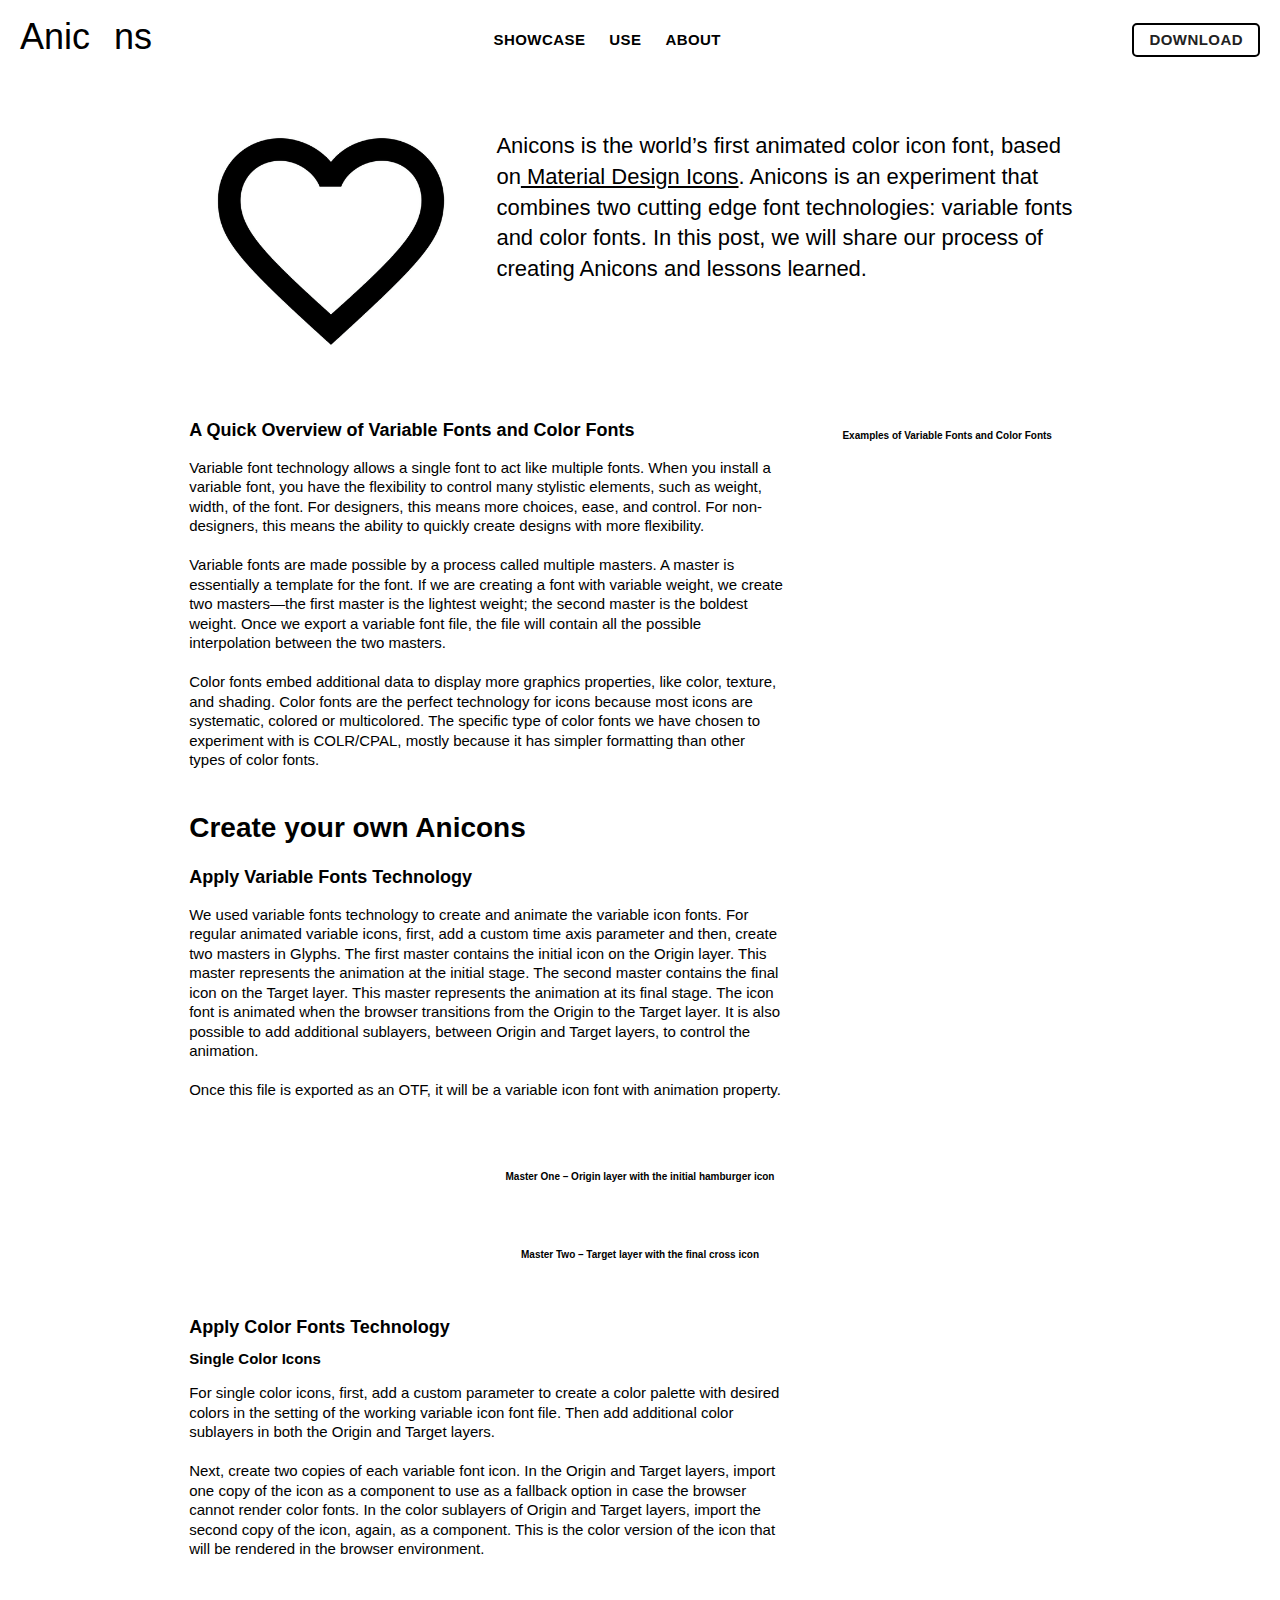
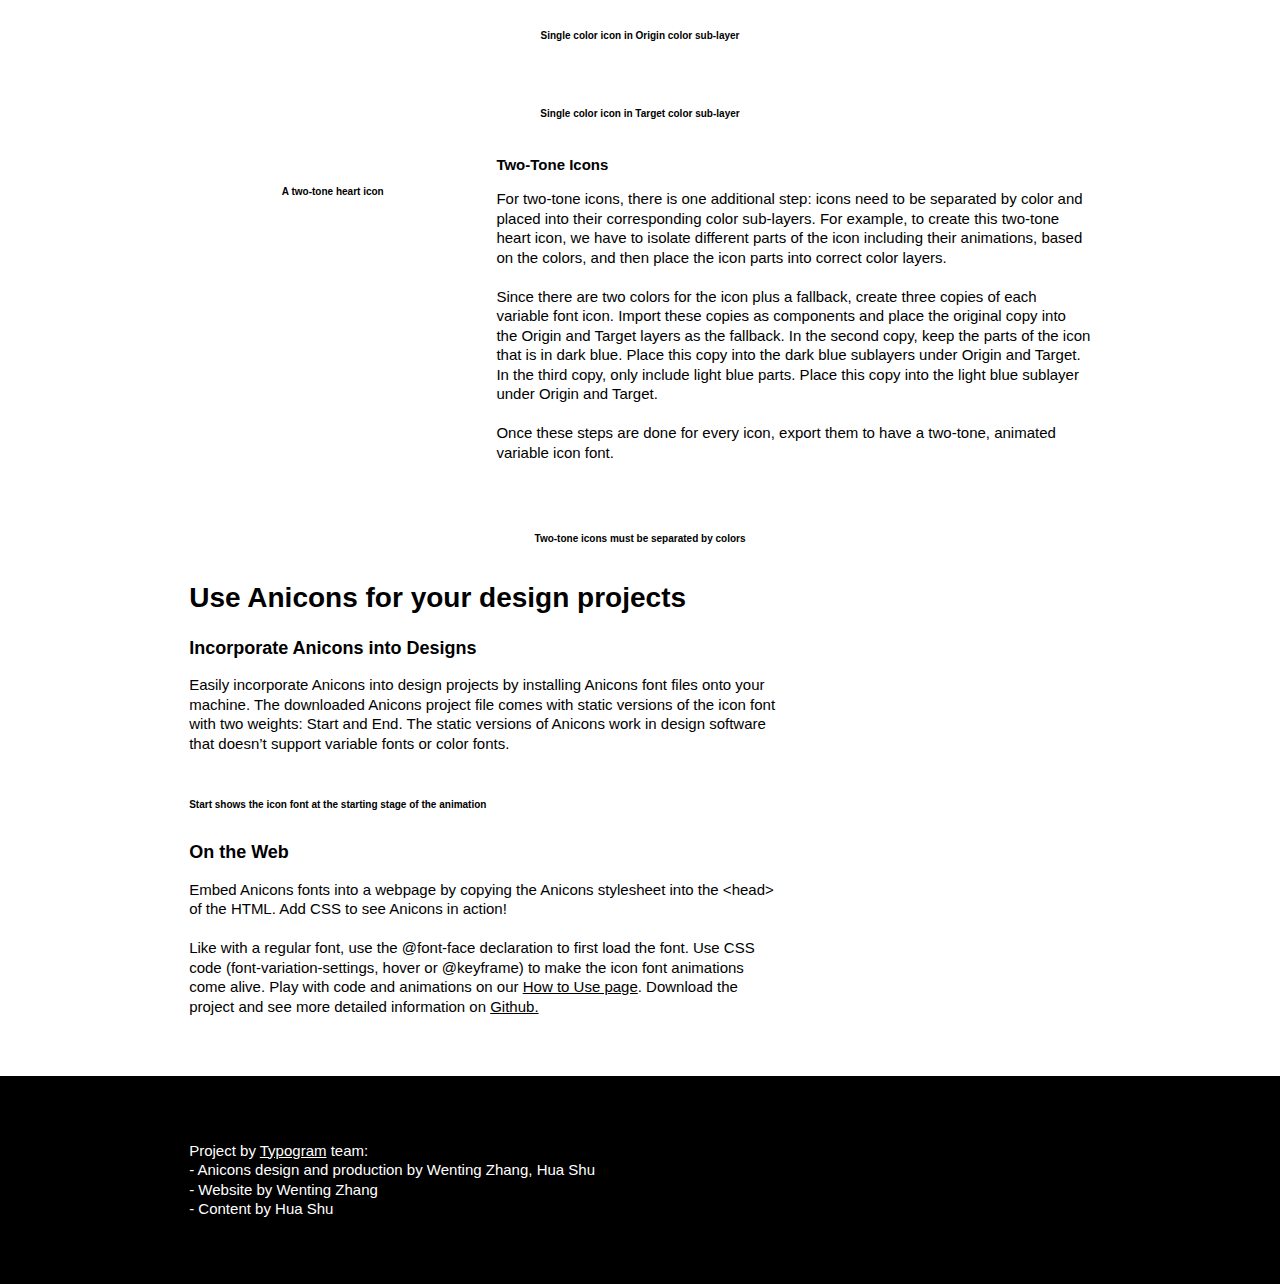
==== commit 370dd098: "update modal background color" ====
--- a/about.html
+++ b/about.html
@@ -1,4 +1,4 @@
-<!DOCTYPE html><!--  Last Published: Wed Jun 15 2022 21:47:09 GMT+0000 (Coordinated Universal Time)  -->
+<!DOCTYPE html><!--  Last Published: Thu Jun 16 2022 01:19:55 GMT+0000 (Coordinated Universal Time)  -->
 <html data-wf-page="5e141f69775c49d0701b3b41" data-wf-site="5df6b1096a31d57b5c419bb1">
 <head>
   <meta charset="utf-8">
@@ -104,7 +104,7 @@
     <footer class="footer wf-section">
       <div class="container-3 w-container">
         <div class="footer-menu">
-          <p class="content white-content">Anicons design and production by Wenting Zhang, Hua Shu<br>Website by Hua Shu, Wenting Zhang<br>Content by Hua Shu<br></p>
+          <p class="content white-content">Project by <a href="https://typogram.co/" class="content white-content">Typogram</a> team:<br>- Anicons design and production by Wenting Zhang, Hua Shu<br>- Website by Wenting Zhang<br>- Content by Hua Shu<br></p>
           <a href="http://fonts.google.com" class="logo-link w-inline-block"><img src="images/made_by_google_fonts_white.svg" alt=""></a>
         </div>
       </div>
@@ -112,7 +112,7 @@
   </div>
   <div data-w-id="c4b7a88d-d03a-6a27-aaa7-84e95ee448de" style="display:none" class="ty-modal">
     <div data-w-id="c4b7a88d-d03a-6a27-aaa7-84e95ee448df" class="ty-overlay"></div>
-    <div data-w-id="c4b7a88d-d03a-6a27-aaa7-84e95ee448e0" style="-webkit-transform:translate3d(null, 0vh, null) scale3d(1, 1, 1) rotateX(0) rotateY(0) rotateZ(0) skew(0, 0);-moz-transform:translate3d(null, 0vh, null) scale3d(1, 1, 1) rotateX(0) rotateY(0) rotateZ(0) skew(0, 0);-ms-transform:translate3d(null, 0vh, null) scale3d(1, 1, 1) rotateX(0) rotateY(0) rotateZ(0) skew(0, 0);transform:translate3d(null, 0vh, null) scale3d(1, 1, 1) rotateX(0) rotateY(0) rotateZ(0) skew(0, 0);transform-style:preserve-3d" class="ty-dialogue">
+    <div data-w-id="c4b7a88d-d03a-6a27-aaa7-84e95ee448e0" class="ty-dialogue ty-dialogue-white-background">
       <a href="https://www.youtube.com/watch?v=7PHHaLh1zNU" target="_blank" class="ty-graphic-wrapper w-inline-block"><img src="images/quick_preview.gif" loading="lazy" alt="" class="ty-graphic-lottie"></a>
       <div class="ty-text-wrapper">
         <h4 class="ty-subtitle">Introducing</h4>
@@ -131,6 +131,6 @@
   <script src="js/anicons.js" type="text/javascript"></script>
   <!-- [if lte IE 9]><script src="https://cdnjs.cloudflare.com/ajax/libs/placeholders/3.0.2/placeholders.min.js"></script><![endif] -->
   <script src="https://cdn.jsdelivr.net/npm/vue/dist/vue.js"></script>
-  <script src="https://typogram.github.io/Anicons/js/about.js"></script>
+  <!-- <script src="https://typogram.github.io/Anicons/js/about.js"></script> -->
 </body>
 </html>--- a/css/anicons.css
+++ b/css/anicons.css
@@ -1136,7 +1136,7 @@
 }
 
 .ty-background {
-  position: absolute;
+  position: fixed;
   left: 0px;
   top: 0px;
   right: 0px;
@@ -1238,6 +1238,10 @@
   transform: none;
 }
 
+.ty-dialogue.ty-dialogue-white-background {
+  background-image: none;
+}
+
 .ty-title {
   margin-top: 0px;
   margin-bottom: 0px;
